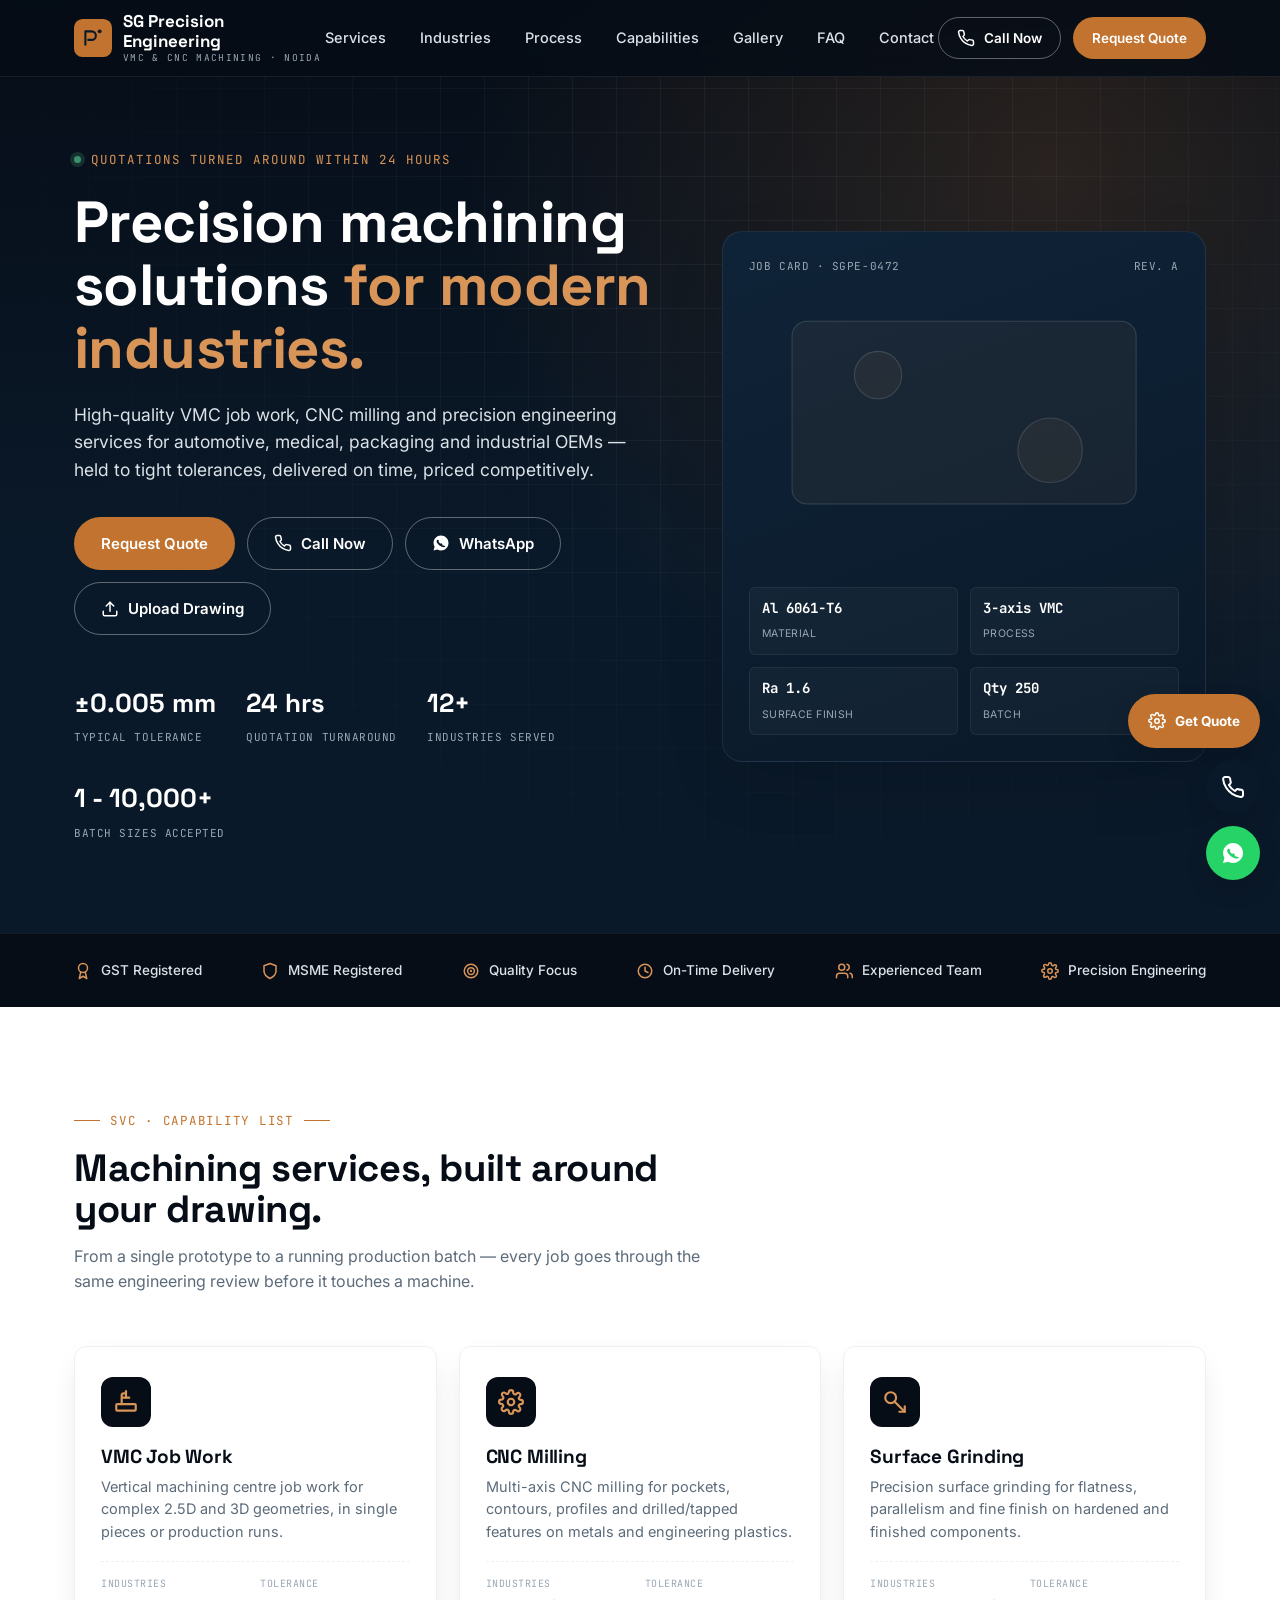
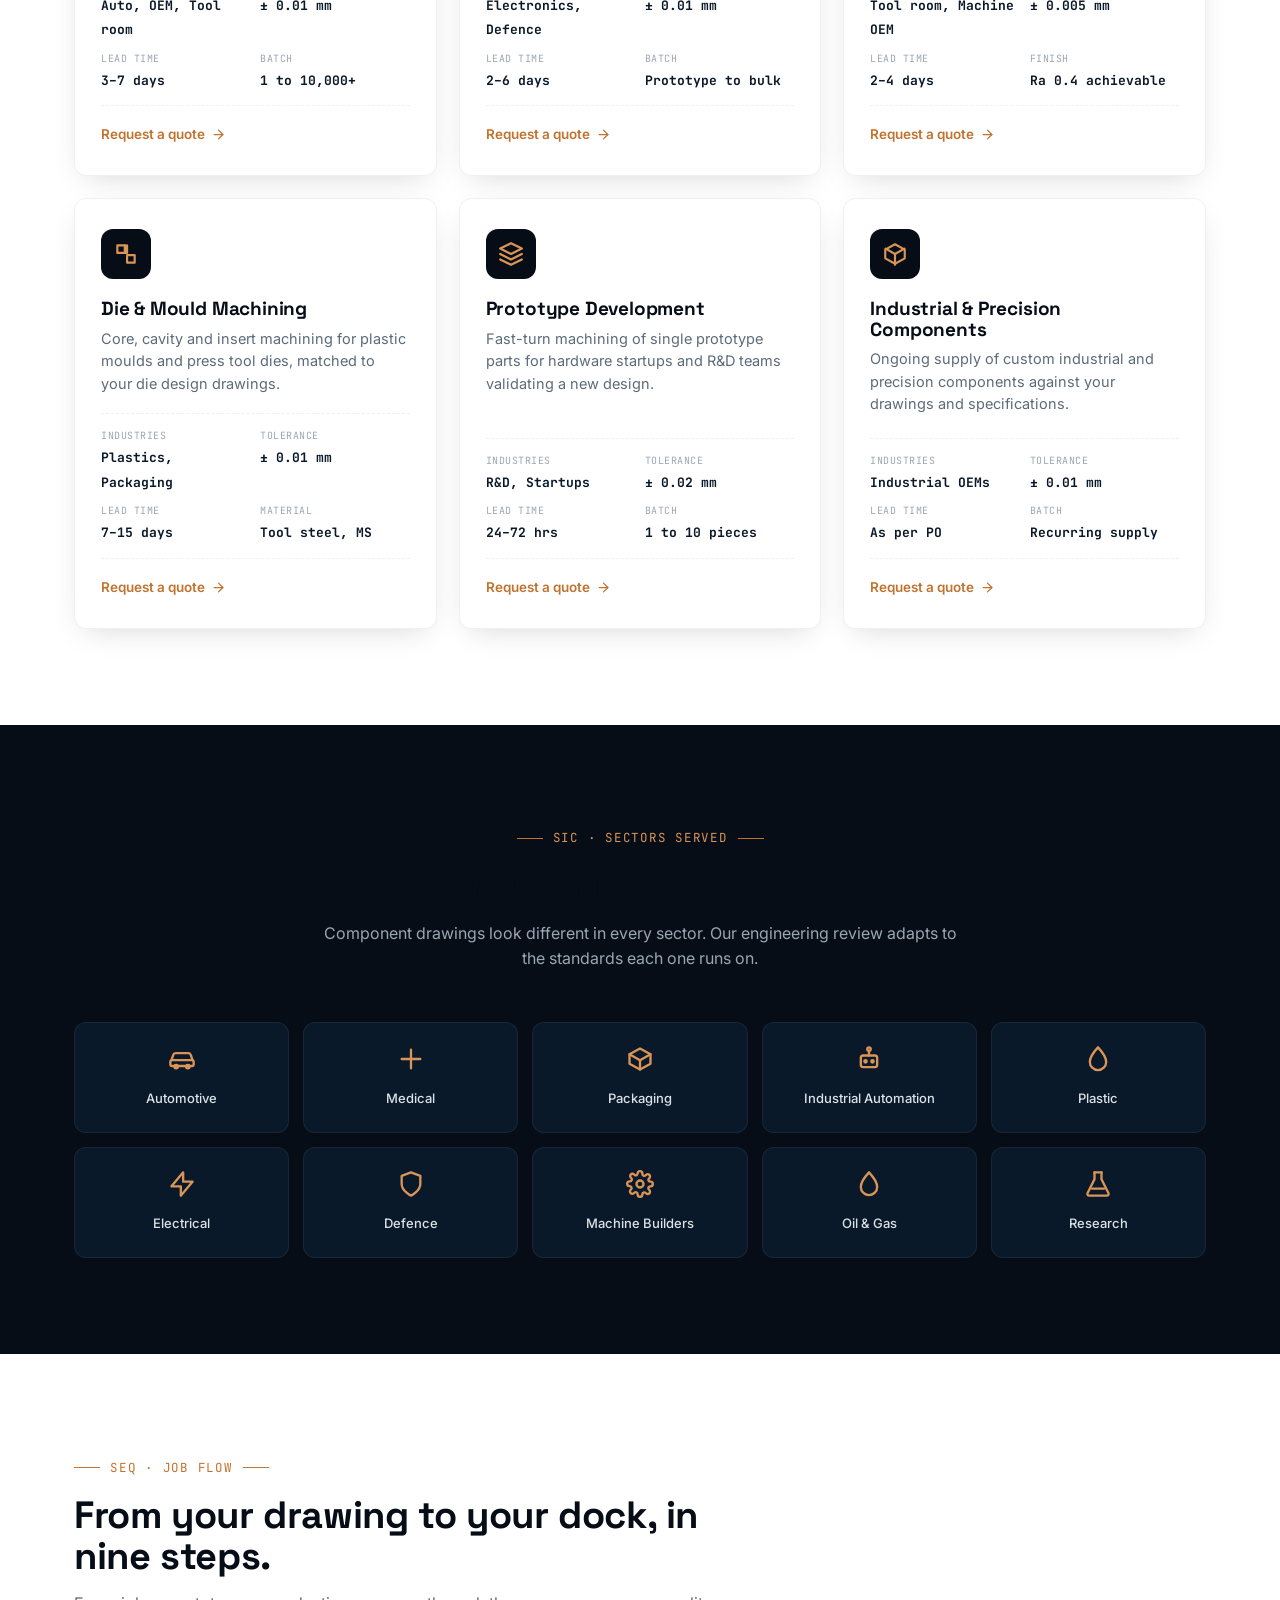
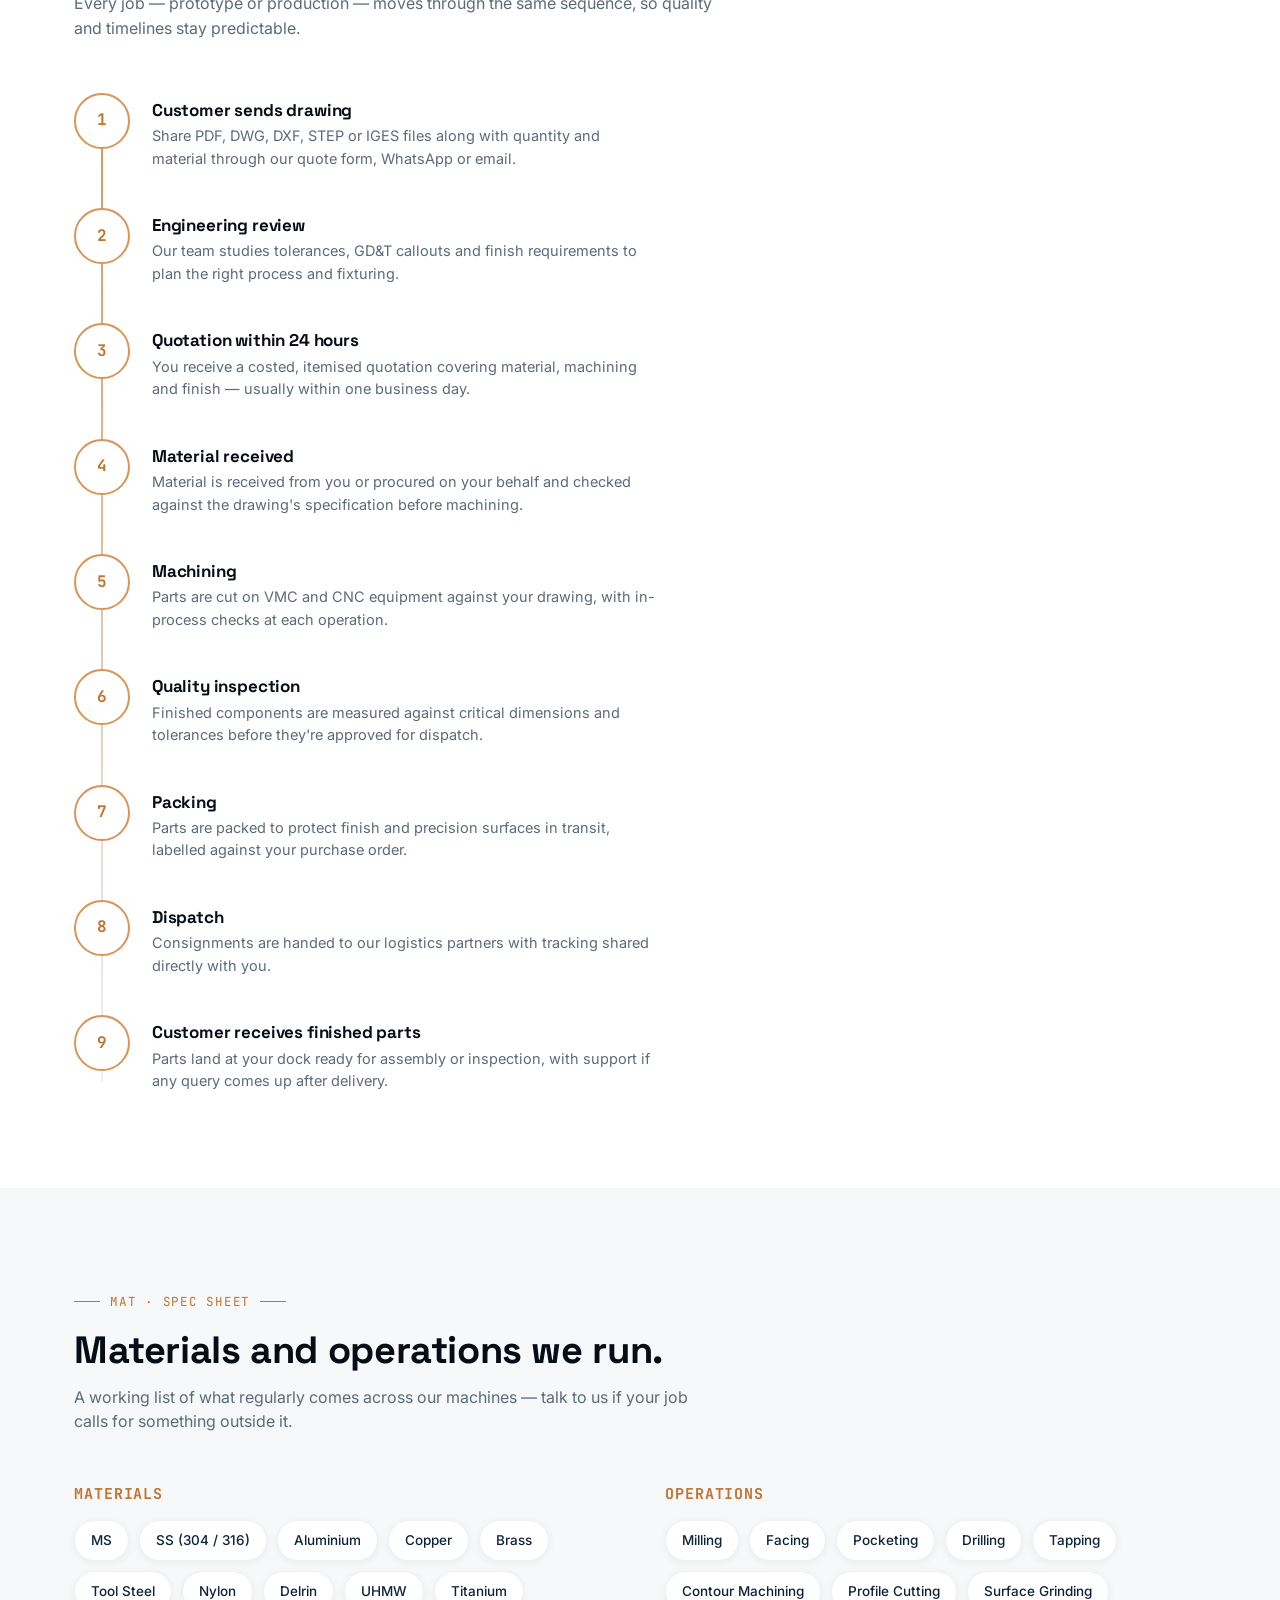
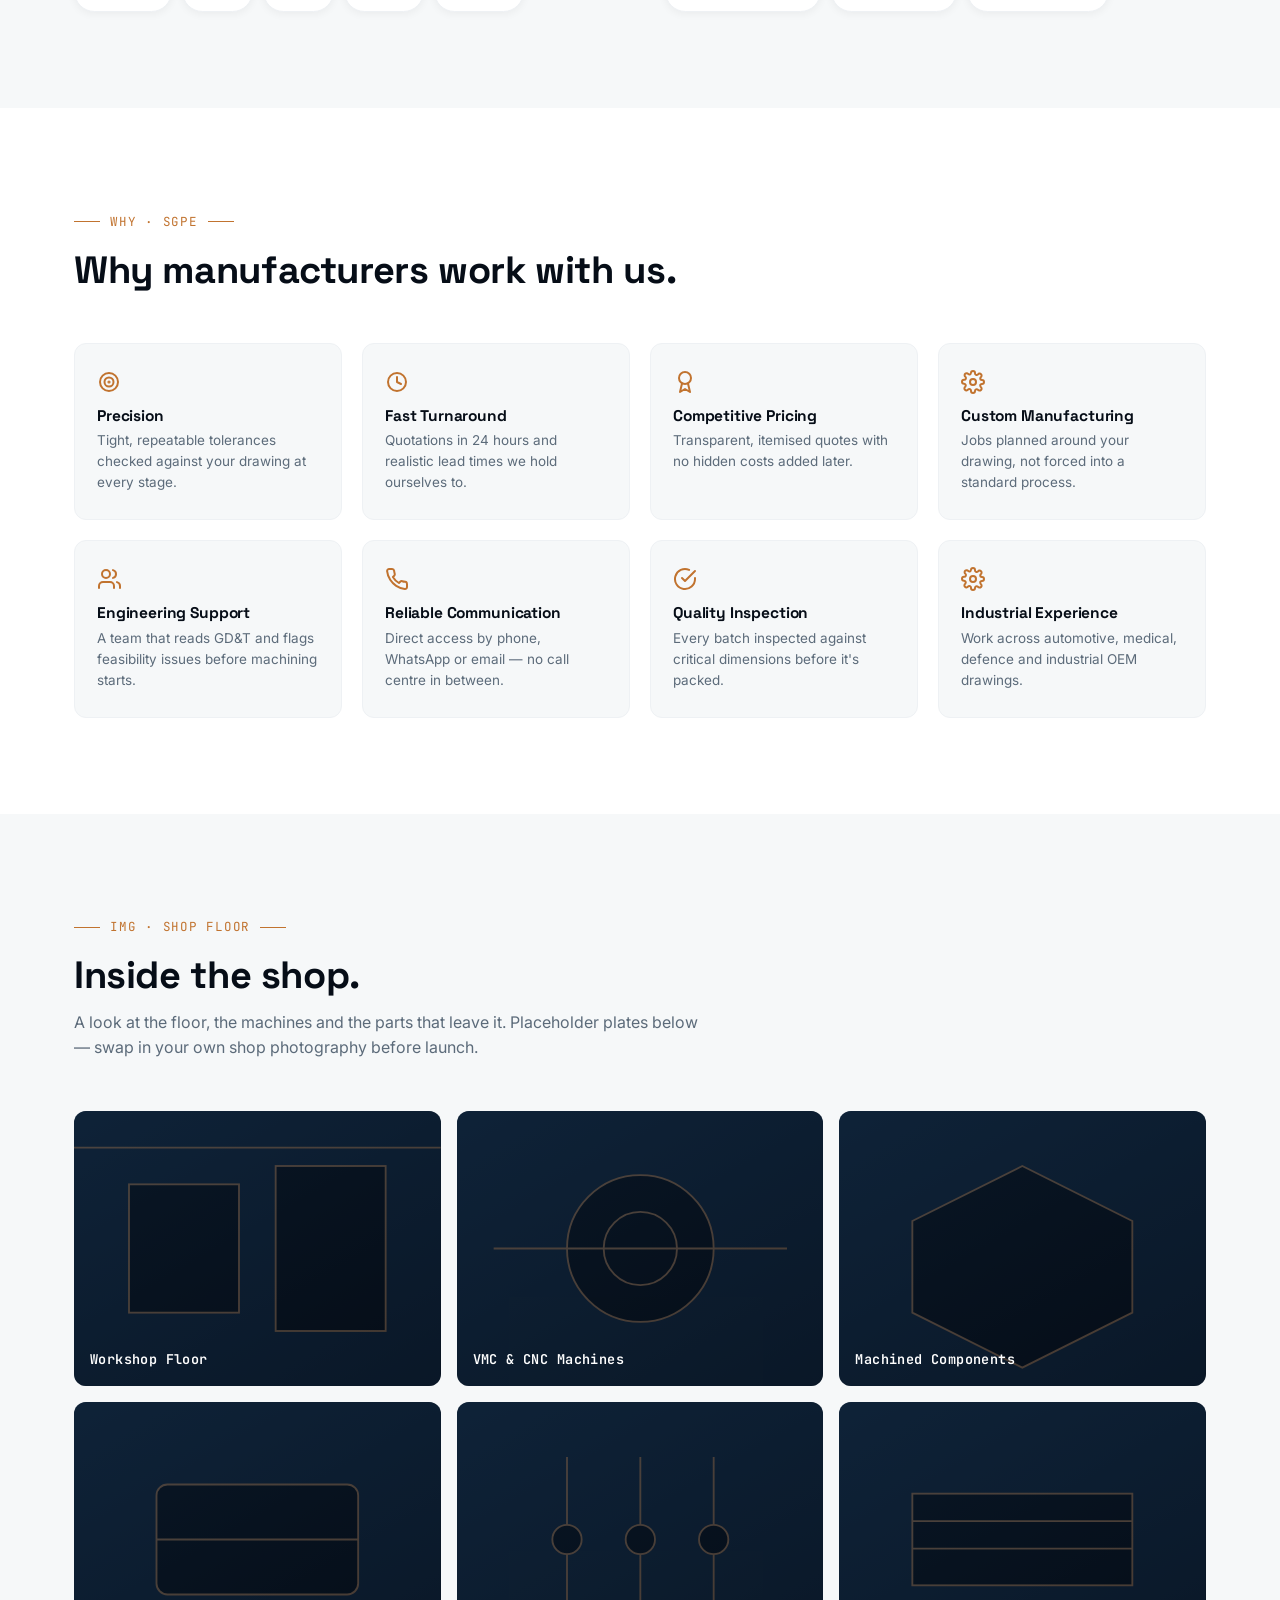
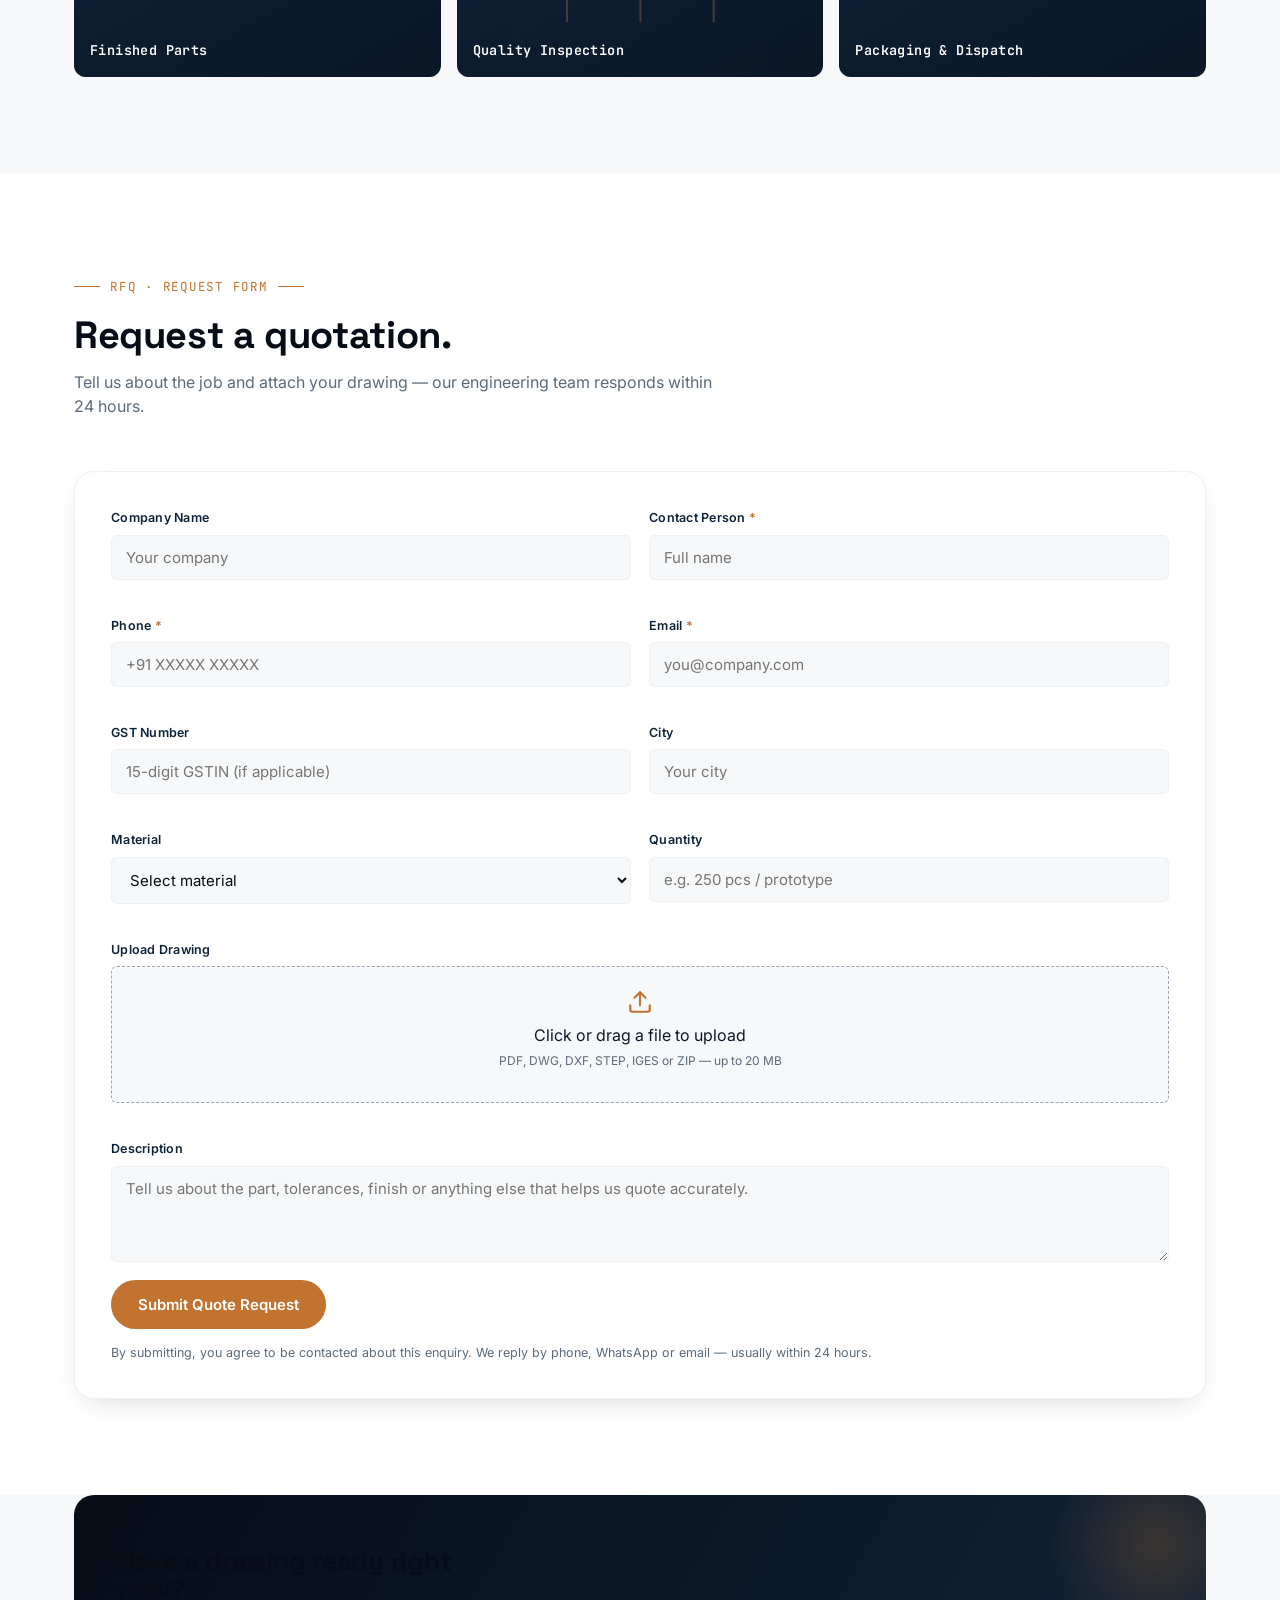
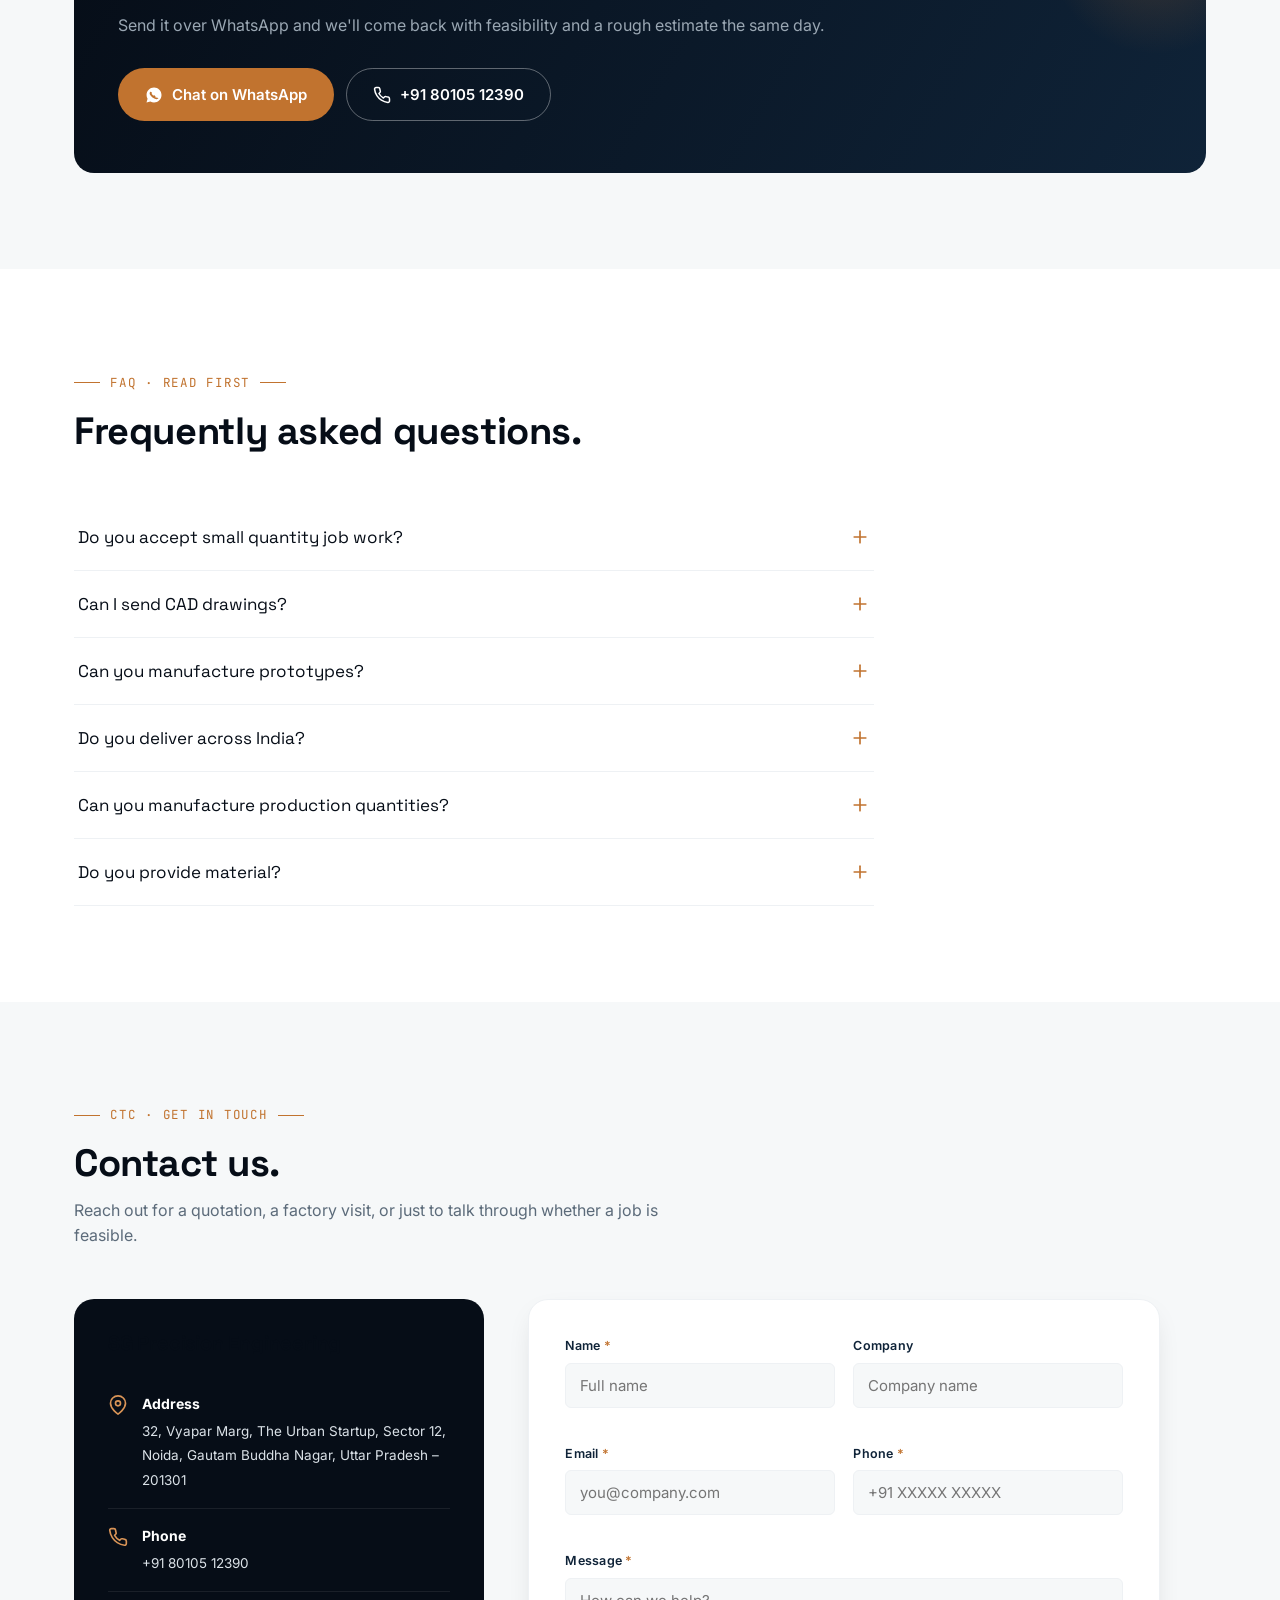
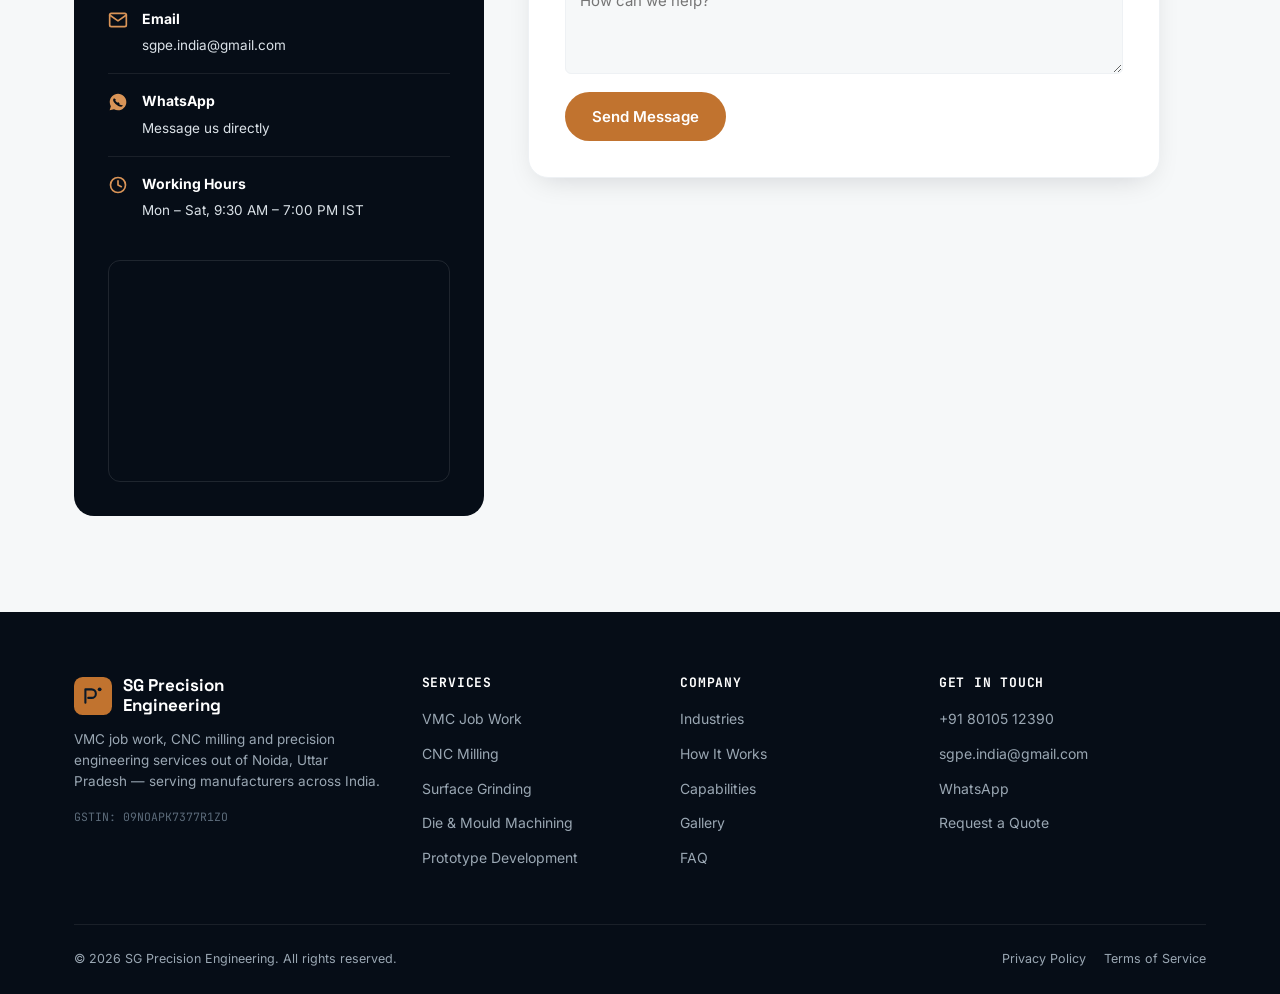
==== index.html @ 150381fc "Add files via upload" ====
<!DOCTYPE html>
<html lang="en">
<head>
<meta charset="UTF-8">
<meta name="viewport" content="width=device-width, initial-scale=1.0">
<title>SG Precision Engineering | VMC Job Work &amp; CNC Milling in Noida, India</title>
<meta name="description" content="SG Precision Engineering is a Noida-based precision machining company offering VMC job work, CNC milling, surface grinding, die &amp; mould machining and prototype development for OEMs, automotive, medical and industrial clients across India. Get a quote in 24 hours.">
<meta name="keywords" content="VMC job work Noida, CNC milling India, precision engineering company, surface grinding job work, die and mould machining, prototype machining India, CNC machining Uttar Pradesh, precision components manufacturer">
<link rel="canonical" href="https://sgpeworks.github.io/sgpeworks/">
<meta name="robots" content="index, follow">
<meta name="theme-color" content="#0a1929">

<!-- Open Graph -->
<meta property="og:type" content="website">
<meta property="og:site_name" content="SG Precision Engineering">
<meta property="og:title" content="SG Precision Engineering | VMC Job Work &amp; CNC Milling, Noida">
<meta property="og:description" content="Precision machining solutions for automotive, medical, packaging and industrial OEMs. Drawing to dispatch, quoted within 24 hours.">
<meta property="og:url" content="https://sgpeworks.github.io/sgpeworks/">
<meta property="og:image" content="https://sgpeworks.github.io/sgpeworks/og-image.png">
<meta property="og:locale" content="en_IN">

<!-- Twitter -->
<meta name="twitter:card" content="summary_large_image">
<meta name="twitter:title" content="SG Precision Engineering | VMC Job Work &amp; CNC Milling, Noida">
<meta name="twitter:description" content="Precision machining solutions for automotive, medical, packaging and industrial OEMs. Drawing to dispatch, quoted within 24 hours.">
<meta name="twitter:image" content="https://sgpeworks.github.io/sgpeworks/og-image.png">

<link rel="icon" type="image/svg+xml" href="favicon.svg">
<link rel="stylesheet" href="styles.css">
<link rel="preconnect" href="https://fonts.googleapis.com">
<link rel="preconnect" href="https://fonts.gstatic.com" crossorigin>
<link href="https://fonts.googleapis.com/css2?family=Space+Grotesk:wght@500;600;700&family=Inter:wght@400;500;600;700&family=JetBrains+Mono:wght@400;500;700&display=swap" rel="stylesheet">

<!-- Organization + LocalBusiness schema -->
<script type="application/ld+json">
{
  "@context": "https://schema.org",
  "@type": "LocalBusiness",
  "@id": "https://sgpeworks.github.io/sgpeworks/#business",
  "name": "SG Precision Engineering",
  "image": "https://sgpeworks.github.io/sgpeworks/og-image.png",
  "description": "Precision engineering company offering VMC job work, CNC milling, surface grinding, die & mould machining and prototype development.",
  "url": "https://sgpeworks.github.io/sgpeworks/",
  "telephone": "+91-8010512390",
  "email": "sgpe.india@gmail.com",
  "priceRange": "₹₹",
  "address": {
    "@type": "PostalAddress",
    "streetAddress": "32, Vyapar Marg, The Urban Startup, Sector 12",
    "addressLocality": "Noida",
    "addressRegion": "Uttar Pradesh",
    "postalCode": "201301",
    "addressCountry": "IN"
  },
  "areaServed": "IN",
  "openingHoursSpecification": [{
    "@type": "OpeningHoursSpecification",
    "dayOfWeek": ["Monday","Tuesday","Wednesday","Thursday","Friday","Saturday"],
    "opens": "09:30",
    "closes": "19:00"
  }],
  "sameAs": []
}
</script>
<script type="application/ld+json">
{
  "@context": "https://schema.org",
  "@type": "Organization",
  "name": "SG Precision Engineering",
  "legalName": "SG Precision Engineering",
  "url": "https://sgpeworks.github.io/sgpeworks/",
  "logo": "https://sgpeworks.github.io/sgpeworks/favicon.svg",
  "taxID": "09NOAPK7377R1ZO",
  "contactPoint": {
    "@type": "ContactPoint",
    "telephone": "+91-8010512390",
    "contactType": "sales",
    "email": "sgpe.india@gmail.com",
    "areaServed": "IN"
  }
}
</script>
<script type="application/ld+json">
{
  "@context": "https://schema.org",
  "@type": "FAQPage",
  "mainEntity": [
    {"@type":"Question","name":"Do you accept small quantity job work?","acceptedAnswer":{"@type":"Answer","text":"Yes. We machine single prototype pieces as well as ongoing production batches, and quote each job on its own merits rather than enforcing a high minimum order."}},
    {"@type":"Question","name":"Can I send CAD drawings for a quote?","acceptedAnswer":{"@type":"Answer","text":"Yes. Upload PDF, DWG, DXF, STEP or IGES files through our quote form and our engineering team will review tolerances and get back with a quotation within 24 hours."}},
    {"@type":"Question","name":"Can you manufacture prototypes?","acceptedAnswer":{"@type":"Answer","text":"Yes. We regularly machine one-off and short-run prototypes for product development teams and hardware startups before parts move to production."}},
    {"@type":"Question","name":"Do you deliver across India?","acceptedAnswer":{"@type":"Answer","text":"Yes. We dispatch finished components to clients across India through trusted logistics partners, with packaging suited to precision parts."}},
    {"@type":"Question","name":"Can you manufacture production quantities?","acceptedAnswer":{"@type":"Answer","text":"Yes. Alongside prototypes and small batches, we run recurring production quantities on our VMC and CNC setup with consistent quality inspection."}},
    {"@type":"Question","name":"Do you provide the raw material?","acceptedAnswer":{"@type":"Answer","text":"We can either machine material supplied by you or procure MS, SS, aluminium, brass, copper, tool steel or engineering plastics on your behalf, billed transparently."}}
  ]
}
</script>
</head>
<body>
<div id="page-loader" aria-hidden="true">
  <svg class="loader-mark" viewBox="0 0 60 60"><circle cx="30" cy="30" r="24"/></svg>
</div>

<a class="skip-link" href="#main">Skip to content</a>

<!-- ============ ICON SPRITE ============ -->
<svg style="display:none" aria-hidden="true">
<defs>
<symbol id="i-check" viewBox="0 0 24 24" fill="none" stroke="currentColor" stroke-width="2" stroke-linecap="round" stroke-linejoin="round"><polyline points="20 6 9 17 4 12"/></symbol>
<symbol id="i-shield" viewBox="0 0 24 24" fill="none" stroke="currentColor" stroke-width="2" stroke-linecap="round" stroke-linejoin="round"><path d="M12 22s8-4 8-10V5l-8-3-8 3v7c0 6 8 10 8 10z"/></symbol>
<symbol id="i-clock" viewBox="0 0 24 24" fill="none" stroke="currentColor" stroke-width="2" stroke-linecap="round" stroke-linejoin="round"><circle cx="12" cy="12" r="9"/><polyline points="12 7 12 12 16 14"/></symbol>
<symbol id="i-users" viewBox="0 0 24 24" fill="none" stroke="currentColor" stroke-width="2" stroke-linecap="round" stroke-linejoin="round"><path d="M17 21v-2a4 4 0 0 0-4-4H6a4 4 0 0 0-4 4v2"/><circle cx="9" cy="7" r="4"/><path d="M23 21v-2a4 4 0 0 0-3-3.87"/><path d="M16 3.13a4 4 0 0 1 0 7.75"/></symbol>
<symbol id="i-target" viewBox="0 0 24 24" fill="none" stroke="currentColor" stroke-width="2" stroke-linecap="round" stroke-linejoin="round"><circle cx="12" cy="12" r="9"/><circle cx="12" cy="12" r="4.5"/><circle cx="12" cy="12" r="0.6" fill="currentColor"/></symbol>
<symbol id="i-badge" viewBox="0 0 24 24" fill="none" stroke="currentColor" stroke-width="2" stroke-linecap="round" stroke-linejoin="round"><circle cx="12" cy="8" r="6"/><path d="M9 13.5 7 22l5-3 5 3-2-8.5"/></symbol>
<symbol id="i-mill" viewBox="0 0 24 24" fill="none" stroke="currentColor" stroke-width="2" stroke-linecap="round" stroke-linejoin="round"><rect x="3" y="14" width="18" height="6" rx="1"/><path d="M8 14V6a2 2 0 0 1 2-2h1"/><path d="M12 2v6"/><path d="M9 8h6"/></symbol>
<symbol id="i-grind" viewBox="0 0 24 24" fill="none" stroke="currentColor" stroke-width="2" stroke-linecap="round" stroke-linejoin="round"><circle cx="8" cy="8" r="5"/><path d="M11.5 11.5 21 21"/><path d="M16 21h5v-5"/></symbol>
<symbol id="i-mould" viewBox="0 0 24 24" fill="none" stroke="currentColor" stroke-width="2" stroke-linecap="round" stroke-linejoin="round"><path d="M4 4h7v7H4z"/><path d="M13 13h7v7h-7z"/><path d="M11 4v7h2V4"/></symbol>
<symbol id="i-proto" viewBox="0 0 24 24" fill="none" stroke="currentColor" stroke-width="2" stroke-linecap="round" stroke-linejoin="round"><path d="M12 2 2 7l10 5 10-5-10-5z"/><path d="M2 17l10 5 10-5"/><path d="M2 12l10 5 10-5"/></symbol>
<symbol id="i-cube" viewBox="0 0 24 24" fill="none" stroke="currentColor" stroke-width="2" stroke-linecap="round" stroke-linejoin="round"><path d="M21 16V8l-9-5-9 5v8l9 5 9-5z"/><path d="M3.3 7 12 12l8.7-5"/><path d="M12 22V12"/></symbol>
<symbol id="i-part" viewBox="0 0 24 24" fill="none" stroke="currentColor" stroke-width="2" stroke-linecap="round" stroke-linejoin="round"><circle cx="12" cy="12" r="3"/><path d="M19.4 15a1.7 1.7 0 0 0 .3 1.9l.1.1a2 2 0 1 1-2.8 2.8l-.1-.1a1.7 1.7 0 0 0-1.9-.3 1.7 1.7 0 0 0-1 1.6V21a2 2 0 1 1-4 0v-.2a1.7 1.7 0 0 0-1-1.6 1.7 1.7 0 0 0-1.9.3l-.1.1a2 2 0 1 1-2.8-2.8l.1-.1a1.7 1.7 0 0 0 .3-1.9 1.7 1.7 0 0 0-1.6-1H3a2 2 0 1 1 0-4h.2a1.7 1.7 0 0 0 1.6-1 1.7 1.7 0 0 0-.3-1.9l-.1-.1a2 2 0 1 1 2.8-2.8l.1.1a1.7 1.7 0 0 0 1.9.3H9a1.7 1.7 0 0 0 1-1.6V3a2 2 0 1 1 4 0v.2a1.7 1.7 0 0 0 1 1.6 1.7 1.7 0 0 0 1.9-.3l.1-.1a2 2 0 1 1 2.8 2.8l-.1.1a1.7 1.7 0 0 0-.3 1.9V9a1.7 1.7 0 0 0 1.6 1H21a2 2 0 1 1 0 4h-.2a1.7 1.7 0 0 0-1.6 1z"/></symbol>
<symbol id="i-phone" viewBox="0 0 24 24" fill="none" stroke="currentColor" stroke-width="2" stroke-linecap="round" stroke-linejoin="round"><path d="M22 16.9v3a2 2 0 0 1-2.2 2 19.8 19.8 0 0 1-8.6-3.1 19.5 19.5 0 0 1-6-6 19.8 19.8 0 0 1-3.1-8.7A2 2 0 0 1 4.1 2h3a2 2 0 0 1 2 1.7c.1 1 .3 2 .6 2.9a2 2 0 0 1-.5 2.1L7.9 10a16 16 0 0 0 6 6l1.3-1.3a2 2 0 0 1 2.1-.5c.9.3 1.9.5 2.9.6a2 2 0 0 1 1.7 2.1z"/></symbol>
<symbol id="i-whatsapp" viewBox="0 0 24 24" fill="currentColor"><path d="M12.04 2c-5.5 0-9.96 4.46-9.96 9.96 0 1.76.46 3.48 1.34 5L2 22l5.2-1.36a9.9 9.9 0 0 0 4.84 1.24h.01c5.5 0 9.96-4.46 9.96-9.96S17.54 2 12.04 2zm5.87 14.13c-.25.7-1.45 1.34-2 1.42-.5.08-1.15.11-1.85-.12a17 17 0 0 1-1.7-.63 13.4 13.4 0 0 1-5.16-4.55c-.55-.75-.92-1.5-1.03-2.35-.08-.63.1-1.24.5-1.7l.42-.48c.14-.16.32-.19.5-.05l1.5 1.13c.17.13.24.31.16.5l-.35.9c-.1.24-.05.4.1.55l1.9 1.9c.15.15.32.18.55.08l.9-.35c.19-.08.37-.01.5.16l1.13 1.5c.14.18.11.36-.05.5l-.48.42z"/></symbol>
<symbol id="i-mail" viewBox="0 0 24 24" fill="none" stroke="currentColor" stroke-width="2" stroke-linecap="round" stroke-linejoin="round"><rect x="2" y="4" width="20" height="16" rx="2"/><path d="m22 6-10 7L2 6"/></symbol>
<symbol id="i-upload" viewBox="0 0 24 24" fill="none" stroke="currentColor" stroke-width="2" stroke-linecap="round" stroke-linejoin="round"><path d="M21 15v4a2 2 0 0 1-2 2H5a2 2 0 0 1-2-2v-4"/><polyline points="17 8 12 3 7 8"/><path d="M12 3v12"/></symbol>
<symbol id="i-pin" viewBox="0 0 24 24" fill="none" stroke="currentColor" stroke-width="2" stroke-linecap="round" stroke-linejoin="round"><path d="M21 10c0 7-9 13-9 13s-9-6-9-13a9 9 0 0 1 18 0z"/><circle cx="12" cy="10" r="3"/></symbol>
<symbol id="i-arrow" viewBox="0 0 24 24" fill="none" stroke="currentColor" stroke-width="2" stroke-linecap="round" stroke-linejoin="round"><line x1="5" y1="12" x2="19" y2="12"/><polyline points="12 5 19 12 12 19"/></symbol>
<symbol id="i-plus" viewBox="0 0 24 24" fill="none" stroke="currentColor" stroke-width="2" stroke-linecap="round" stroke-linejoin="round"><line x1="12" y1="5" x2="12" y2="19"/><line x1="5" y1="12" x2="19" y2="12"/></symbol>
<symbol id="i-car" viewBox="0 0 24 24" fill="none" stroke="currentColor" stroke-width="2" stroke-linecap="round" stroke-linejoin="round"><path d="M3 13l1.5-4.5A2 2 0 0 1 6.4 7h11.2a2 2 0 0 1 1.9 1.5L21 13"/><rect x="2" y="13" width="20" height="5" rx="1.5"/><circle cx="7" cy="18.5" r="1.5"/><circle cx="17" cy="18.5" r="1.5"/></symbol>
<symbol id="i-cross" viewBox="0 0 24 24" fill="none" stroke="currentColor" stroke-width="2" stroke-linecap="round" stroke-linejoin="round"><path d="M12 4v16M4 12h16"/></symbol>
<symbol id="i-package" viewBox="0 0 24 24" fill="none" stroke="currentColor" stroke-width="2" stroke-linecap="round" stroke-linejoin="round"><path d="M21 8 12 3 3 8v8l9 5 9-5V8z"/><path d="M3 8l9 5 9-5"/><path d="M12 13v8"/></symbol>
<symbol id="i-robot" viewBox="0 0 24 24" fill="none" stroke="currentColor" stroke-width="2" stroke-linecap="round" stroke-linejoin="round"><rect x="5" y="9" width="14" height="10" rx="2"/><circle cx="9" cy="14" r="1"/><circle cx="15" cy="14" r="1"/><path d="M12 9V5"/><circle cx="12" cy="3.5" r="1.5"/></symbol>
<symbol id="i-drop" viewBox="0 0 24 24" fill="none" stroke="currentColor" stroke-width="2" stroke-linecap="round" stroke-linejoin="round"><path d="M12 2s7 7.5 7 12.5A7 7 0 0 1 5 14.5C5 9.5 12 2 12 2z"/></symbol>
<symbol id="i-bolt" viewBox="0 0 24 24" fill="none" stroke="currentColor" stroke-width="2" stroke-linecap="round" stroke-linejoin="round"><polygon points="13 2 3 14 11 14 11 22 21 10 13 10 13 2"/></symbol>
<symbol id="i-flask" viewBox="0 0 24 24" fill="none" stroke="currentColor" stroke-width="2" stroke-linecap="round" stroke-linejoin="round"><path d="M9 2v6L3 20a1.5 1.5 0 0 0 1.3 2h15.4a1.5 1.5 0 0 0 1.3-2L15 8V2"/><path d="M9 2h6"/><path d="M7 16h10"/></symbol>
<symbol id="i-gear" viewBox="0 0 24 24" fill="none" stroke="currentColor" stroke-width="2" stroke-linecap="round" stroke-linejoin="round"><circle cx="12" cy="12" r="3"/><path d="M19.4 15a1.7 1.7 0 0 0 .3 1.9l.1.1a2 2 0 1 1-2.8 2.8l-.1-.1a1.7 1.7 0 0 0-1.9-.3 1.7 1.7 0 0 0-1 1.6V21a2 2 0 1 1-4 0v-.2a1.7 1.7 0 0 0-1-1.6 1.7 1.7 0 0 0-1.9.3l-.1.1a2 2 0 1 1-2.8-2.8l.1-.1a1.7 1.7 0 0 0 .3-1.9 1.7 1.7 0 0 0-1.6-1H3a2 2 0 1 1 0-4h.2a1.7 1.7 0 0 0 1.6-1 1.7 1.7 0 0 0-.3-1.9l-.1-.1a2 2 0 1 1 2.8-2.8l.1.1a1.7 1.7 0 0 0 1.9.3H9a1.7 1.7 0 0 0 1-1.6V3a2 2 0 1 1 4 0v.2a1.7 1.7 0 0 0 1 1.6 1.7 1.7 0 0 0 1.9-.3l.1-.1a2 2 0 1 1 2.8 2.8l-.1.1a1.7 1.7 0 0 0-.3 1.9V9a1.7 1.7 0 0 0 1.6 1H21a2 2 0 1 1 0 4h-.2a1.7 1.7 0 0 0-1.6 1z"/></symbol>
<symbol id="i-check-circle" viewBox="0 0 24 24" fill="none" stroke="currentColor" stroke-width="2" stroke-linecap="round" stroke-linejoin="round"><path d="M22 11.1V12a10 10 0 1 1-5.9-9.1"/><polyline points="22 4 12 14.01 9 11.01"/></symbol>
</defs>
</svg>

<!-- ============ HEADER ============ -->
<header class="site-header">
  <div class="wrap">
    <a href="index.html" class="brand">
      <svg class="brand-mark" viewBox="0 0 40 40" fill="none">
        <rect width="40" height="40" rx="9" fill="#c1732f"/>
        <path d="M12 27V13h6.5a4.5 4.5 0 0 1 0 9H15" stroke="#0a1929" stroke-width="2.2" stroke-linecap="round" stroke-linejoin="round"/>
        <circle cx="27" cy="13" r="2" fill="#0a1929"/>
      </svg>
      <span class="brand-name">SG Precision<br>Engineering<span>VMC &amp; CNC MACHINING · NOIDA</span></span>
    </a>
    <nav class="main-nav" id="main-nav">
      <a href="#services">Services</a>
      <a href="#industries">Industries</a>
      <a href="#process">Process</a>
      <a href="#capabilities">Capabilities</a>
      <a href="#gallery">Gallery</a>
      <a href="#faq">FAQ</a>
      <a href="#contact">Contact</a>
    </nav>
    <div class="header-cta">
      <a href="tel:+918010512390" class="btn btn-outline btn-sm"><svg><use href="#i-phone"/></svg>Call Now</a>
      <a href="#quote" class="btn btn-primary btn-sm">Request Quote</a>
      <button class="nav-toggle" id="nav-toggle" aria-label="Toggle menu" aria-expanded="false">
        <svg viewBox="0 0 24 24" fill="none" stroke="currentColor" stroke-width="2" stroke-linecap="round"><line x1="3" y1="6" x2="21" y2="6"/><line x1="3" y1="12" x2="21" y2="12"/><line x1="3" y1="18" x2="21" y2="18"/></svg>
      </button>
    </div>
  </div>
</header>

<main id="main">

<!-- ============ HERO ============ -->
<section class="hero">
  <div class="blueprint-grid" aria-hidden="true"></div>
  <div class="wrap">
    <div>
      <div class="hero-eyebrow"><span class="dot"></span> Quotations turned around within 24 hours</div>
      <h1>Precision machining solutions <em>for modern industries.</em></h1>
      <p class="hero-sub">High-quality VMC job work, CNC milling and precision engineering services for automotive, medical, packaging and industrial OEMs — held to tight tolerances, delivered on time, priced competitively.</p>
      <div class="hero-actions">
        <a href="#quote" class="btn btn-primary">Request Quote</a>
        <a href="tel:+918010512390" class="btn btn-outline"><svg><use href="#i-phone"/></svg>Call Now</a>
        <a href="https://wa.me/918010512390?text=Hi%20SG%20Precision%20Engineering%2C%20I%27d%20like%20a%20quote%20for%20a%20machining%20job." target="_blank" rel="noopener" class="btn btn-outline"><svg><use href="#i-whatsapp"/></svg>WhatsApp</a>
        <a href="#quote" class="btn btn-outline"><svg><use href="#i-upload"/></svg>Upload Drawing</a>
      </div>
      <div class="hero-stats">
        <div class="stat"><b>±0.005 mm</b><span>Typical tolerance</span></div>
        <div class="stat"><b>24 hrs</b><span>Quotation turnaround</span></div>
        <div class="stat"><b>12+</b><span>Industries served</span></div>
        <div class="stat"><b>1 - 10,000+</b><span>Batch sizes accepted</span></div>
      </div>
    </div>
    <div class="hero-visual reveal">
      <div class="toolpath-card">
        <div class="tag"><span>JOB CARD · SGPE-0472</span><span>REV. A</span></div>
        <svg viewBox="0 0 400 260">
          <rect class="tp-part" x="40" y="30" width="320" height="170" rx="14"/>
          <circle class="tp-part" cx="120" cy="80" r="22"/>
          <circle class="tp-part" cx="280" cy="150" r="30"/>
          <path class="tp-path" d="M40 30 L360 30 L360 200 L40 200 Z M120 58 A22 22 0 1 1 119.9 58 M280 120 A30 30 0 1 1 279.9 120 M70 90 L170 90 L170 170 L70 170 Z"/>
        </svg>
        <div class="specs">
          <div><b>Al 6061-T6</b><span>Material</span></div>
          <div><b>3-axis VMC</b><span>Process</span></div>
          <div><b>Ra 1.6</b><span>Surface finish</span></div>
          <div><b>Qty 250</b><span>Batch</span></div>
        </div>
      </div>
    </div>
  </div>
</section>

<!-- ============ TRUST BAR ============ -->
<section class="trust-bar">
  <div class="wrap">
    <ul class="trust-list">
      <li><svg><use href="#i-badge"/></svg>GST Registered</li>
      <li><svg><use href="#i-shield"/></svg>MSME Registered</li>
      <li><svg><use href="#i-target"/></svg>Quality Focus</li>
      <li><svg><use href="#i-clock"/></svg>On-Time Delivery</li>
      <li><svg><use href="#i-users"/></svg>Experienced Team</li>
      <li><svg><use href="#i-part"/></svg>Precision Engineering</li>
    </ul>
  </div>
</section>

<!-- ============ SERVICES ============ -->
<section id="services">
  <div class="wrap">
    <div class="section-head reveal">
      <div class="callout">SVC · CAPABILITY LIST</div>
      <h2>Machining services, built around your drawing.</h2>
      <p>From a single prototype to a running production batch — every job goes through the same engineering review before it touches a machine.</p>
    </div>
    <div class="svc-grid">

      <div class="svc-card reveal">
        <div class="svc-icon"><svg><use href="#i-mill"/></svg></div>
        <h3>VMC Job Work</h3>
        <p>Vertical machining centre job work for complex 2.5D and 3D geometries, in single pieces or production runs.</p>
        <div class="svc-meta">
          <div><span>Industries</span><b>Auto, OEM, Tool room</b></div>
          <div><span>Tolerance</span><b>± 0.01 mm</b></div>
          <div><span>Lead time</span><b>3–7 days</b></div>
          <div><span>Batch</span><b>1 to 10,000+</b></div>
        </div>
        <a href="#quote" class="svc-link">Request a quote <svg><use href="#i-arrow"/></svg></a>
      </div>

      <div class="svc-card reveal">
        <div class="svc-icon"><svg><use href="#i-gear"/></svg></div>
        <h3>CNC Milling</h3>
        <p>Multi-axis CNC milling for pockets, contours, profiles and drilled/tapped features on metals and engineering plastics.</p>
        <div class="svc-meta">
          <div><span>Industries</span><b>Electronics, Defence</b></div>
          <div><span>Tolerance</span><b>± 0.01 mm</b></div>
          <div><span>Lead time</span><b>2–6 days</b></div>
          <div><span>Batch</span><b>Prototype to bulk</b></div>
        </div>
        <a href="#quote" class="svc-link">Request a quote <svg><use href="#i-arrow"/></svg></a>
      </div>

      <div class="svc-card reveal">
        <div class="svc-icon"><svg><use href="#i-grind"/></svg></div>
        <h3>Surface Grinding</h3>
        <p>Precision surface grinding for flatness, parallelism and fine finish on hardened and finished components.</p>
        <div class="svc-meta">
          <div><span>Industries</span><b>Tool room, Machine OEM</b></div>
          <div><span>Tolerance</span><b>± 0.005 mm</b></div>
          <div><span>Lead time</span><b>2–4 days</b></div>
          <div><span>Finish</span><b>Ra 0.4 achievable</b></div>
        </div>
        <a href="#quote" class="svc-link">Request a quote <svg><use href="#i-arrow"/></svg></a>
      </div>

      <div class="svc-card reveal">
        <div class="svc-icon"><svg><use href="#i-mould"/></svg></div>
        <h3>Die &amp; Mould Machining</h3>
        <p>Core, cavity and insert machining for plastic moulds and press tool dies, matched to your die design drawings.</p>
        <div class="svc-meta">
          <div><span>Industries</span><b>Plastics, Packaging</b></div>
          <div><span>Tolerance</span><b>± 0.01 mm</b></div>
          <div><span>Lead time</span><b>7–15 days</b></div>
          <div><span>Material</span><b>Tool steel, MS</b></div>
        </div>
        <a href="#quote" class="svc-link">Request a quote <svg><use href="#i-arrow"/></svg></a>
      </div>

      <div class="svc-card reveal">
        <div class="svc-icon"><svg><use href="#i-proto"/></svg></div>
        <h3>Prototype Development</h3>
        <p>Fast-turn machining of single prototype parts for hardware startups and R&amp;D teams validating a new design.</p>
        <div class="svc-meta">
          <div><span>Industries</span><b>R&amp;D, Startups</b></div>
          <div><span>Tolerance</span><b>± 0.02 mm</b></div>
          <div><span>Lead time</span><b>24–72 hrs</b></div>
          <div><span>Batch</span><b>1 to 10 pieces</b></div>
        </div>
        <a href="#quote" class="svc-link">Request a quote <svg><use href="#i-arrow"/></svg></a>
      </div>

      <div class="svc-card reveal">
        <div class="svc-icon"><svg><use href="#i-cube"/></svg></div>
        <h3>Industrial &amp; Precision Components</h3>
        <p>Ongoing supply of custom industrial and precision components against your drawings and specifications.</p>
        <div class="svc-meta">
          <div><span>Industries</span><b>Industrial OEMs</b></div>
          <div><span>Tolerance</span><b>± 0.01 mm</b></div>
          <div><span>Lead time</span><b>As per PO</b></div>
          <div><span>Batch</span><b>Recurring supply</b></div>
        </div>
        <a href="#quote" class="svc-link">Request a quote <svg><use href="#i-arrow"/></svg></a>
      </div>

    </div>
  </div>
</section>

<!-- ============ INDUSTRIES ============ -->
<section id="industries" class="section-dark">
  <div class="wrap">
    <div class="section-head center reveal" style="margin:0 auto 52px;">
      <div class="callout on-dark">SIC · SECTORS SERVED</div>
      <h2>Industries we serve.</h2>
      <p>Component drawings look different in every sector. Our engineering review adapts to the standards each one runs on.</p>
    </div>
    <div class="ind-grid">
      <div class="ind-item reveal"><svg><use href="#i-car"/></svg><span>Automotive</span></div>
      <div class="ind-item reveal"><svg><use href="#i-cross"/></svg><span>Medical</span></div>
      <div class="ind-item reveal"><svg><use href="#i-package"/></svg><span>Packaging</span></div>
      <div class="ind-item reveal"><svg><use href="#i-robot"/></svg><span>Industrial Automation</span></div>
      <div class="ind-item reveal"><svg><use href="#i-drop"/></svg><span>Plastic</span></div>
      <div class="ind-item reveal"><svg><use href="#i-bolt"/></svg><span>Electrical</span></div>
      <div class="ind-item reveal"><svg><use href="#i-shield"/></svg><span>Defence</span></div>
      <div class="ind-item reveal"><svg><use href="#i-gear"/></svg><span>Machine Builders</span></div>
      <div class="ind-item reveal"><svg><use href="#i-drop"/></svg><span>Oil &amp; Gas</span></div>
      <div class="ind-item reveal"><svg><use href="#i-flask"/></svg><span>Research</span></div>
    </div>
  </div>
</section>

<!-- ============ HOW IT WORKS ============ -->
<section id="process">
  <div class="wrap">
    <div class="section-head reveal">
      <div class="callout">SEQ · JOB FLOW</div>
      <h2>From your drawing to your dock, in nine steps.</h2>
      <p>Every job — prototype or production — moves through the same sequence, so quality and timelines stay predictable.</p>
    </div>
    <div class="flow">
      <div class="flow-line" aria-hidden="true"></div>
      <div class="flow-step reveal"><div class="flow-node">1</div><div class="flow-body"><h4>Customer sends drawing</h4><p>Share PDF, DWG, DXF, STEP or IGES files along with quantity and material through our quote form, WhatsApp or email.</p></div></div>
      <div class="flow-step reveal"><div class="flow-node">2</div><div class="flow-body"><h4>Engineering review</h4><p>Our team studies tolerances, GD&amp;T callouts and finish requirements to plan the right process and fixturing.</p></div></div>
      <div class="flow-step reveal"><div class="flow-node">3</div><div class="flow-body"><h4>Quotation within 24 hours</h4><p>You receive a costed, itemised quotation covering material, machining and finish — usually within one business day.</p></div></div>
      <div class="flow-step reveal"><div class="flow-node">4</div><div class="flow-body"><h4>Material received</h4><p>Material is received from you or procured on your behalf and checked against the drawing's specification before machining.</p></div></div>
      <div class="flow-step reveal"><div class="flow-node">5</div><div class="flow-body"><h4>Machining</h4><p>Parts are cut on VMC and CNC equipment against your drawing, with in-process checks at each operation.</p></div></div>
      <div class="flow-step reveal"><div class="flow-node">6</div><div class="flow-body"><h4>Quality inspection</h4><p>Finished components are measured against critical dimensions and tolerances before they're approved for dispatch.</p></div></div>
      <div class="flow-step reveal"><div class="flow-node">7</div><div class="flow-body"><h4>Packing</h4><p>Parts are packed to protect finish and precision surfaces in transit, labelled against your purchase order.</p></div></div>
      <div class="flow-step reveal"><div class="flow-node">8</div><div class="flow-body"><h4>Dispatch</h4><p>Consignments are handed to our logistics partners with tracking shared directly with you.</p></div></div>
      <div class="flow-step reveal"><div class="flow-node">9</div><div class="flow-body"><h4>Customer receives finished parts</h4><p>Parts land at your dock ready for assembly or inspection, with support if any query comes up after delivery.</p></div></div>
    </div>
  </div>
</section>

<!-- ============ CAPABILITIES ============ -->
<section id="capabilities" class="section-alt">
  <div class="wrap">
    <div class="section-head reveal">
      <div class="callout">MAT · SPEC SHEET</div>
      <h2>Materials and operations we run.</h2>
      <p>A working list of what regularly comes across our machines — talk to us if your job calls for something outside it.</p>
    </div>
    <div class="cap-cols">
      <div class="cap-block reveal">
        <h3>Materials</h3>
        <div class="chip-list">
          <span class="chip">MS</span><span class="chip">SS (304 / 316)</span><span class="chip">Aluminium</span>
          <span class="chip">Copper</span><span class="chip">Brass</span><span class="chip">Tool Steel</span>
          <span class="chip">Nylon</span><span class="chip">Delrin</span><span class="chip">UHMW</span><span class="chip">Titanium</span>
        </div>
      </div>
      <div class="cap-block reveal">
        <h3>Operations</h3>
        <div class="chip-list">
          <span class="chip">Milling</span><span class="chip">Facing</span><span class="chip">Pocketing</span>
          <span class="chip">Drilling</span><span class="chip">Tapping</span><span class="chip">Contour Machining</span>
          <span class="chip">Profile Cutting</span><span class="chip">Surface Grinding</span>
        </div>
      </div>
    </div>
  </div>
</section>

<!-- ============ WHY CHOOSE US ============ -->
<section>
  <div class="wrap">
    <div class="section-head reveal">
      <div class="callout">WHY · SGPE</div>
      <h2>Why manufacturers work with us.</h2>
    </div>
    <div class="why-grid">
      <div class="why-card reveal"><svg><use href="#i-target"/></svg><h4>Precision</h4><p>Tight, repeatable tolerances checked against your drawing at every stage.</p></div>
      <div class="why-card reveal"><svg><use href="#i-clock"/></svg><h4>Fast Turnaround</h4><p>Quotations in 24 hours and realistic lead times we hold ourselves to.</p></div>
      <div class="why-card reveal"><svg><use href="#i-badge"/></svg><h4>Competitive Pricing</h4><p>Transparent, itemised quotes with no hidden costs added later.</p></div>
      <div class="why-card reveal"><svg><use href="#i-gear"/></svg><h4>Custom Manufacturing</h4><p>Jobs planned around your drawing, not forced into a standard process.</p></div>
      <div class="why-card reveal"><svg><use href="#i-users"/></svg><h4>Engineering Support</h4><p>A team that reads GD&amp;T and flags feasibility issues before machining starts.</p></div>
      <div class="why-card reveal"><svg><use href="#i-phone"/></svg><h4>Reliable Communication</h4><p>Direct access by phone, WhatsApp or email — no call centre in between.</p></div>
      <div class="why-card reveal"><svg><use href="#i-check-circle"/></svg><h4>Quality Inspection</h4><p>Every batch inspected against critical dimensions before it's packed.</p></div>
      <div class="why-card reveal"><svg><use href="#i-part"/></svg><h4>Industrial Experience</h4><p>Work across automotive, medical, defence and industrial OEM drawings.</p></div>
    </div>
  </div>
</section>

<!-- ============ GALLERY ============ -->
<section id="gallery" class="section-alt">
  <div class="wrap">
    <div class="section-head reveal">
      <div class="callout">IMG · SHOP FLOOR</div>
      <h2>Inside the shop.</h2>
      <p>A look at the floor, the machines and the parts that leave it. Placeholder plates below — swap in your own shop photography before launch.</p>
    </div>
    <div class="gal-grid">
      <div class="gal-item reveal"><svg viewBox="0 0 200 150" preserveAspectRatio="xMidYMid slice"><rect width="200" height="150" fill="#0f2338"/><g stroke="#d99457" stroke-width="1" opacity="0.6"><rect x="30" y="40" width="60" height="70"/><rect x="110" y="30" width="60" height="90"/><line x1="0" y1="20" x2="200" y2="20"/></g></svg><span>Workshop Floor</span></div>
      <div class="gal-item reveal"><svg viewBox="0 0 200 150" preserveAspectRatio="xMidYMid slice"><rect width="200" height="150" fill="#0f2338"/><g stroke="#d99457" stroke-width="1" opacity="0.6"><circle cx="100" cy="75" r="40"/><circle cx="100" cy="75" r="20"/><line x1="20" y1="75" x2="180" y2="75"/></g></svg><span>VMC &amp; CNC Machines</span></div>
      <div class="gal-item reveal"><svg viewBox="0 0 200 150" preserveAspectRatio="xMidYMid slice"><rect width="200" height="150" fill="#0f2338"/><g stroke="#d99457" stroke-width="1" opacity="0.6"><polygon points="100,30 160,60 160,110 100,140 40,110 40,60"/></g></svg><span>Machined Components</span></div>
      <div class="gal-item reveal"><svg viewBox="0 0 200 150" preserveAspectRatio="xMidYMid slice"><rect width="200" height="150" fill="#0f2338"/><g stroke="#d99457" stroke-width="1" opacity="0.6"><rect x="45" y="45" width="110" height="60" rx="6"/><line x1="45" y1="75" x2="155" y2="75"/></g></svg><span>Finished Parts</span></div>
      <div class="gal-item reveal"><svg viewBox="0 0 200 150" preserveAspectRatio="xMidYMid slice"><rect width="200" height="150" fill="#0f2338"/><g stroke="#d99457" stroke-width="1" opacity="0.6"><line x1="60" y1="30" x2="60" y2="120"/><line x1="100" y1="30" x2="100" y2="120"/><line x1="140" y1="30" x2="140" y2="120"/><circle cx="60" cy="75" r="8"/><circle cx="100" cy="75" r="8"/><circle cx="140" cy="75" r="8"/></g></svg><span>Quality Inspection</span></div>
      <div class="gal-item reveal"><svg viewBox="0 0 200 150" preserveAspectRatio="xMidYMid slice"><rect width="200" height="150" fill="#0f2338"/><g stroke="#d99457" stroke-width="1" opacity="0.6"><rect x="40" y="50" width="120" height="50"/><line x1="40" y1="65" x2="160" y2="65"/><line x1="40" y1="80" x2="160" y2="80"/></g></svg><span>Packaging &amp; Dispatch</span></div>
    </div>
  </div>
</section>

<!-- ============ QUOTE FORM ============ -->
<section id="quote">
  <div class="wrap">
    <div class="section-head reveal">
      <div class="callout">RFQ · REQUEST FORM</div>
      <h2>Request a quotation.</h2>
      <p>Tell us about the job and attach your drawing — our engineering team responds within 24 hours.</p>
    </div>
    <div class="form-shell reveal">
      <form data-ajax action="https://formsubmit.co/sgpe.india@gmail.com" method="POST" enctype="multipart/form-data">
        <input type="hidden" name="_subject" value="New Quote Request — SG Precision Engineering website">
        <input type="hidden" name="_captcha" value="false">
        <input type="hidden" name="_next" value="https://sgpeworks.github.io/sgpeworks/thank-you.html">
        <input type="hidden" name="form_type" value="Quote Request">
        <div class="form-grid">
          <div class="field"><label for="q-company">Company Name</label><input id="q-company" name="Company Name" type="text" placeholder="Your company"></div>
          <div class="field"><label for="q-person">Contact Person <span class="req">*</span></label><input id="q-person" name="Contact Person" type="text" required placeholder="Full name"></div>
          <div class="field"><label for="q-phone">Phone <span class="req">*</span></label><input id="q-phone" name="Phone" type="tel" required pattern="[0-9+\-\s]{7,15}" placeholder="+91 XXXXX XXXXX"></div>
          <div class="field"><label for="q-email">Email <span class="req">*</span></label><input id="q-email" name="Email" type="email" required placeholder="you@company.com"></div>
          <div class="field"><label for="q-gst">GST Number</label><input id="q-gst" name="GST Number" type="text" placeholder="15-digit GSTIN (if applicable)"></div>
          <div class="field"><label for="q-city">City</label><input id="q-city" name="City" type="text" placeholder="Your city"></div>
          <div class="field"><label for="q-material">Material</label>
            <select id="q-material" name="Material">
              <option value="">Select material</option>
              <option>MS</option><option>SS</option><option>Aluminium</option><option>Copper</option>
              <option>Brass</option><option>Tool Steel</option><option>Nylon</option><option>Delrin</option>
              <option>UHMW</option><option>Titanium</option><option>Other / Not sure</option>
            </select>
          </div>
          <div class="field"><label for="q-qty">Quantity</label><input id="q-qty" name="Quantity" type="text" placeholder="e.g. 250 pcs / prototype"></div>
          <div class="field full">
            <label for="q-file">Upload Drawing</label>
            <div class="upload-drop">
              <svg><use href="#i-upload"/></svg>
              <span>Click or drag a file to upload</span>
              <small>PDF, DWG, DXF, STEP, IGES or ZIP — up to 20 MB</small>
              <input id="q-file" name="Drawing" type="file" accept=".pdf,.dwg,.dxf,.step,.stp,.igs,.iges,.zip" hidden>
              <div class="upload-filename"></div>
            </div>
          </div>
          <div class="field full"><label for="q-desc">Description</label><textarea id="q-desc" name="Description" placeholder="Tell us about the part, tolerances, finish or anything else that helps us quote accurately."></textarea></div>
        </div>
        <button type="submit" class="btn btn-primary">Submit Quote Request</button>
        <p class="form-note">By submitting, you agree to be contacted about this enquiry. We reply by phone, WhatsApp or email — usually within 24 hours.</p>
        <div class="form-msg"></div>
      </form>
    </div>
  </div>
</section>

<!-- ============ CTA BANNER ============ -->
<section class="section-alt" style="padding-top:0;">
  <div class="wrap">
    <div class="cta-banner reveal">
      <div>
        <h3>Have a drawing ready right now?</h3>
        <p>Send it over WhatsApp and we'll come back with feasibility and a rough estimate the same day.</p>
      </div>
      <div class="cta-actions">
        <a href="https://wa.me/918010512390?text=Hi%20SG%20Precision%20Engineering%2C%20I%27d%20like%20to%20share%20a%20drawing%20for%20an%20estimate." target="_blank" rel="noopener" class="btn btn-primary"><svg><use href="#i-whatsapp"/></svg>Chat on WhatsApp</a>
        <a href="tel:+918010512390" class="btn btn-outline"><svg><use href="#i-phone"/></svg>+91 80105 12390</a>
      </div>
    </div>
  </div>
</section>

<!-- ============ FAQ ============ -->
<section id="faq">
  <div class="wrap">
    <div class="section-head reveal">
      <div class="callout">FAQ · READ FIRST</div>
      <h2>Frequently asked questions.</h2>
    </div>
    <div class="faq-list reveal">
      <div class="faq-item">
        <button class="faq-q" aria-expanded="false">Do you accept small quantity job work?<svg><use href="#i-plus"/></svg></button>
        <div class="faq-a"><p>Yes. We machine single prototype pieces as well as ongoing production batches, and quote each job on its own merits rather than enforcing a high minimum order.</p></div>
      </div>
      <div class="faq-item">
        <button class="faq-q" aria-expanded="false">Can I send CAD drawings?<svg><use href="#i-plus"/></svg></button>
        <div class="faq-a"><p>Yes. Upload PDF, DWG, DXF, STEP or IGES files through our quote form and our engineering team will review tolerances and get back with a quotation within 24 hours.</p></div>
      </div>
      <div class="faq-item">
        <button class="faq-q" aria-expanded="false">Can you manufacture prototypes?<svg><use href="#i-plus"/></svg></button>
        <div class="faq-a"><p>Yes. We regularly machine one-off and short-run prototypes for product development teams and hardware startups before parts move to production.</p></div>
      </div>
      <div class="faq-item">
        <button class="faq-q" aria-expanded="false">Do you deliver across India?<svg><use href="#i-plus"/></svg></button>
        <div class="faq-a"><p>Yes. We dispatch finished components to clients across India through trusted logistics partners, with packaging suited to precision parts.</p></div>
      </div>
      <div class="faq-item">
        <button class="faq-q" aria-expanded="false">Can you manufacture production quantities?<svg><use href="#i-plus"/></svg></button>
        <div class="faq-a"><p>Yes. Alongside prototypes and small batches, we run recurring production quantities on our VMC and CNC setup with consistent quality inspection.</p></div>
      </div>
      <div class="faq-item">
        <button class="faq-q" aria-expanded="false">Do you provide material?<svg><use href="#i-plus"/></svg></button>
        <div class="faq-a"><p>We can either machine material supplied by you or procure MS, SS, aluminium, brass, copper, tool steel or engineering plastics on your behalf, billed transparently.</p></div>
      </div>
    </div>
  </div>
</section>

<!-- ============ CONTACT ============ -->
<section id="contact" class="section-alt">
  <div class="wrap">
    <div class="section-head reveal">
      <div class="callout">CTC · GET IN TOUCH</div>
      <h2>Contact us.</h2>
      <p>Reach out for a quotation, a factory visit, or just to talk through whether a job is feasible.</p>
    </div>
    <div class="contact-grid">

      <div class="contact-card reveal">
        <h3>SG Precision Engineering</h3>
        <div class="contact-row"><svg><use href="#i-pin"/></svg><div><b>Address</b><span>32, Vyapar Marg, The Urban Startup, Sector 12, Noida, Gautam Buddha Nagar, Uttar Pradesh – 201301</span></div></div>
        <div class="contact-row"><svg><use href="#i-phone"/></svg><div><b>Phone</b><a href="tel:+918010512390">+91 80105 12390</a></div></div>
        <div class="contact-row"><svg><use href="#i-mail"/></svg><div><b>Email</b><a href="mailto:sgpe.india@gmail.com">sgpe.india@gmail.com</a></div></div>
        <div class="contact-row"><svg><use href="#i-whatsapp"/></svg><div><b>WhatsApp</b><a href="https://wa.me/918010512390" target="_blank" rel="noopener">Message us directly</a></div></div>
        <div class="contact-row"><svg><use href="#i-clock"/></svg><div><b>Working Hours</b><span>Mon – Sat, 9:30 AM – 7:00 PM IST</span></div></div>
        <div class="map-embed">
          <iframe title="SG Precision Engineering location" loading="lazy" src="https://www.google.com/maps?q=Sector+12,+Noida,+Uttar+Pradesh+201301&output=embed"></iframe>
        </div>
      </div>

      <div class="form-shell reveal">
        <form data-ajax action="https://formsubmit.co/sgpe.india@gmail.com" method="POST">
          <input type="hidden" name="_subject" value="New Contact Message — SG Precision Engineering website">
          <input type="hidden" name="_captcha" value="false">
          <input type="hidden" name="_next" value="https://sgpeworks.github.io/sgpeworks/thank-you.html">
          <input type="hidden" name="form_type" value="Contact Message">
          <div class="form-grid">
            <div class="field"><label for="c-name">Name <span class="req">*</span></label><input id="c-name" name="Name" type="text" required placeholder="Full name"></div>
            <div class="field"><label for="c-company">Company</label><input id="c-company" name="Company" type="text" placeholder="Company name"></div>
            <div class="field"><label for="c-email">Email <span class="req">*</span></label><input id="c-email" name="Email" type="email" required placeholder="you@company.com"></div>
            <div class="field"><label for="c-phone">Phone <span class="req">*</span></label><input id="c-phone" name="Phone" type="tel" required pattern="[0-9+\-\s]{7,15}" placeholder="+91 XXXXX XXXXX"></div>
            <div class="field full"><label for="c-msg">Message <span class="req">*</span></label><textarea id="c-msg" name="Message" required placeholder="How can we help?"></textarea></div>
          </div>
          <button type="submit" class="btn btn-primary">Send Message</button>
          <div class="form-msg"></div>
        </form>
      </div>

    </div>
  </div>
</section>

</main>

<!-- ============ FOOTER ============ -->
<footer class="site-footer">
  <div class="wrap">
    <div class="footer-grid">
      <div class="footer-brand">
        <a href="index.html" class="brand">
          <svg class="brand-mark" viewBox="0 0 40 40" fill="none">
            <rect width="40" height="40" rx="9" fill="#c1732f"/>
            <path d="M12 27V13h6.5a4.5 4.5 0 0 1 0 9H15" stroke="#0a1929" stroke-width="2.2" stroke-linecap="round" stroke-linejoin="round"/>
            <circle cx="27" cy="13" r="2" fill="#0a1929"/>
          </svg>
          <span class="brand-name" style="color:#fff;">SG Precision<br>Engineering</span>
        </a>
        <p>VMC job work, CNC milling and precision engineering services out of Noida, Uttar Pradesh — serving manufacturers across India.</p>
        <div class="footer-gst">GSTIN: 09NOAPK7377R1ZO</div>
      </div>
      <div>
        <h4>Services</h4>
        <ul>
          <li><a href="#services">VMC Job Work</a></li>
          <li><a href="#services">CNC Milling</a></li>
          <li><a href="#services">Surface Grinding</a></li>
          <li><a href="#services">Die &amp; Mould Machining</a></li>
          <li><a href="#services">Prototype Development</a></li>
        </ul>
      </div>
      <div>
        <h4>Company</h4>
        <ul>
          <li><a href="#industries">Industries</a></li>
          <li><a href="#process">How It Works</a></li>
          <li><a href="#capabilities">Capabilities</a></li>
          <li><a href="#gallery">Gallery</a></li>
          <li><a href="#faq">FAQ</a></li>
        </ul>
      </div>
      <div>
        <h4>Get in touch</h4>
        <ul>
          <li><a href="tel:+918010512390">+91 80105 12390</a></li>
          <li><a href="mailto:sgpe.india@gmail.com">sgpe.india@gmail.com</a></li>
          <li><a href="https://wa.me/918010512390" target="_blank" rel="noopener">WhatsApp</a></li>
          <li><a href="#quote">Request a Quote</a></li>
        </ul>
      </div>
    </div>
    <div class="footer-bottom">
      <span>&copy; <span data-year></span> SG Precision Engineering. All rights reserved.</span>
      <div class="legal-links">
        <a href="privacy-policy.html">Privacy Policy</a>
        <a href="terms.html">Terms of Service</a>
      </div>
    </div>
  </div>
</footer>

<!-- ============ FLOATING ACTIONS ============ -->
<div class="fab-stack">
  <a href="#quote" class="fab fab-quote"><svg><use href="#i-part"/></svg><span>Get Quote</span></a>
  <a href="tel:+918010512390" class="fab fab-call" aria-label="Call us"><svg><use href="#i-phone"/></svg></a>
  <a href="https://wa.me/918010512390" target="_blank" rel="noopener" class="fab fab-whatsapp" aria-label="WhatsApp us"><svg><use href="#i-whatsapp"/></svg></a>
</div>

<script src="script.js"></script>
</body>
</html>
---- styles.css ----
/* =========================================================
   SG PRECISION ENGINEERING — DESIGN SYSTEM
   Palette: Deep navy / steel / white + single copper accent
   (copper = the swarf colour of the brass & copper stock
   this shop actually machines — grounded in the material)
   Display: Space Grotesk · Body: Inter · Utility: JetBrains Mono
   ========================================================= */

:root{
  --navy-950:#060d17;
  --navy-900:#0a1929;
  --navy-800:#0f2338;
  --navy-700:#16324c;
  --steel-700:#2b3b4e;
  --steel-500:#5c6b7a;
  --steel-300:#9aa7b3;
  --steel-100:#dbe2e8;
  --fog-100:#eef1f4;
  --fog-050:#f6f8f9;
  --white:#ffffff;
  --copper-500:#c1732f;
  --copper-400:#d99457;
  --copper-100:#f4e3d1;
  --ok-green:#3e8f6b;

  --font-display:'Space Grotesk', sans-serif;
  --font-body:'Inter', sans-serif;
  --font-mono:'JetBrains Mono', monospace;

  --radius-sm:6px;
  --radius-md:12px;
  --radius-lg:20px;
  --container:1180px;
  --shadow-soft:0 20px 60px -20px rgba(6,13,23,0.35);
  --shadow-card:0 10px 30px -12px rgba(6,13,23,0.18);
  --ease:cubic-bezier(.22,.9,.28,1);
}

*{box-sizing:border-box;}
html{scroll-behavior:smooth;}
@media (prefers-reduced-motion: reduce){
  html{scroll-behavior:auto;}
  *,*::before,*::after{animation-duration:.001ms !important;animation-iteration-count:1 !important;transition-duration:.001ms !important;scroll-behavior:auto !important;}
}
body{
  margin:0;
  font-family:var(--font-body);
  color:var(--navy-900);
  background:var(--white);
  line-height:1.55;
  -webkit-font-smoothing:antialiased;
}
img,svg{max-width:100%;display:block;}
a{color:inherit;text-decoration:none;}
ul{margin:0;padding:0;list-style:none;}
h1,h2,h3,h4{font-family:var(--font-display);margin:0;line-height:1.08;letter-spacing:-0.01em;color:var(--navy-950);}
p{margin:0;}
button{font-family:inherit;cursor:pointer;}
input,select,textarea{font-family:inherit;font-size:15px;}

.wrap{max-width:var(--container);margin:0 auto;padding:0 24px;}
.mono{font-family:var(--font-mono);}

:focus-visible{outline:2.5px solid var(--copper-500);outline-offset:3px;border-radius:4px;}

/* ---------- Dimension-line callout — the recurring signature ----------
   Every major section is labelled like a callout on an engineering
   drawing: a tolerance-style code + a short dimension line. This
   encodes something real: on a shop drawing, every feature is called
   out with a code and a tolerance. Here it orients the reader. */
.callout{
  display:inline-flex;align-items:center;gap:10px;
  font-family:var(--font-mono);font-size:12.5px;letter-spacing:.06em;
  color:var(--copper-500);text-transform:uppercase;margin-bottom:18px;
}
.callout::before{content:"";width:26px;height:1px;background:var(--copper-500);}
.callout::after{content:"";width:26px;height:1px;background:var(--copper-500);}
.callout.on-dark{color:var(--copper-400);}

/* ---------- Buttons ---------- */
.btn{
  display:inline-flex;align-items:center;justify-content:center;gap:9px;
  padding:14px 26px;border-radius:999px;border:1.5px solid transparent;
  font-weight:600;font-size:15px;transition:transform .25s var(--ease),background .25s,border-color .25s,color .25s;
  white-space:nowrap;
}
.btn:active{transform:scale(.97);}
.btn-primary{background:var(--copper-500);color:var(--white);}
.btn-primary:hover{background:var(--copper-400);}
.btn-outline{background:transparent;color:var(--white);border-color:rgba(255,255,255,.35);}
.btn-outline:hover{border-color:var(--white);}
.btn-ghost-dark{background:transparent;color:var(--navy-900);border-color:var(--steel-100);}
.btn-ghost-dark:hover{border-color:var(--navy-900);}
.btn-sm{padding:10px 18px;font-size:13.5px;}
.btn svg{width:18px;height:18px;flex:none;}

/* ---------- Header ---------- */
.site-header{
  position:fixed;top:0;left:0;right:0;z-index:200;
  background:rgba(6,13,23,.82);backdrop-filter:blur(10px);
  border-bottom:1px solid rgba(255,255,255,.08);
  transition:background .3s;
}
.site-header .wrap{display:flex;align-items:center;justify-content:space-between;height:76px;}
.brand{display:flex;align-items:center;gap:11px;color:var(--white);}
.brand-mark{width:38px;height:38px;flex:none;}
.brand-name{font-family:var(--font-display);font-weight:700;font-size:17px;line-height:1.15;}
.brand-name span{display:block;font-family:var(--font-mono);font-size:9.5px;letter-spacing:.14em;color:var(--steel-300);font-weight:400;margin-top:2px;}
.main-nav{display:flex;align-items:center;gap:34px;}
.main-nav a{color:var(--steel-100);font-size:14.5px;font-weight:500;transition:color .2s;position:relative;}
.main-nav a:hover{color:var(--white);}
.header-cta{display:flex;align-items:center;gap:12px;}
.nav-toggle{display:none;background:none;border:0;padding:8px;color:var(--white);}
.nav-toggle svg{width:26px;height:26px;}

@media (max-width:960px){
  .main-nav{position:fixed;top:76px;left:0;right:0;bottom:0;background:var(--navy-950);flex-direction:column;justify-content:flex-start;padding:34px 24px;gap:8px;transform:translateX(100%);transition:transform .35s var(--ease);overflow-y:auto;}
  .main-nav.open{transform:translateX(0);}
  .main-nav a{width:100%;padding:14px 4px;border-bottom:1px solid rgba(255,255,255,.08);font-size:17px;}
  .header-cta .btn-outline{display:none;}
  .nav-toggle{display:inline-flex;}
}

/* ---------- Hero ---------- */
.hero{
  position:relative;padding:150px 0 90px;overflow:hidden;
  background:
    radial-gradient(circle at 82% 18%, rgba(193,115,47,.18), transparent 45%),
    linear-gradient(180deg,var(--navy-950),var(--navy-900) 60%,var(--navy-900));
  color:var(--white);
}
.blueprint-grid{
  position:absolute;inset:0;
  background-image:
    linear-gradient(rgba(255,255,255,.045) 1px, transparent 1px),
    linear-gradient(90deg, rgba(255,255,255,.045) 1px, transparent 1px);
  background-size:44px 44px;
  mask-image:radial-gradient(ellipse at 60% 20%, black 20%, transparent 75%);
}
.hero .wrap{position:relative;display:grid;grid-template-columns:1.1fr .9fr;gap:56px;align-items:center;}
.hero-eyebrow{display:flex;align-items:center;gap:10px;font-family:var(--font-mono);font-size:12.5px;letter-spacing:.08em;color:var(--copper-400);text-transform:uppercase;margin-bottom:22px;}
.hero-eyebrow .dot{width:7px;height:7px;border-radius:50%;background:var(--ok-green);box-shadow:0 0 0 4px rgba(62,143,107,.25);}
.hero h1{font-size:clamp(34px,4.6vw,58px);font-weight:700;color:var(--white);}
.hero h1 em{color:var(--copper-400);font-style:normal;}
.hero-sub{margin-top:22px;font-size:17.5px;color:var(--steel-100);max-width:52ch;}
.hero-actions{display:flex;flex-wrap:wrap;gap:12px;margin-top:34px;}
.hero-stats{display:flex;gap:30px;margin-top:48px;flex-wrap:wrap;}
.hero-stats .stat b{display:block;font-family:var(--font-display);font-size:26px;color:var(--white);}
.hero-stats .stat span{font-family:var(--font-mono);font-size:11px;color:var(--steel-300);letter-spacing:.05em;text-transform:uppercase;}

.hero-visual{position:relative;}
.toolpath-card{
  background:linear-gradient(160deg,var(--navy-800),var(--navy-900));
  border:1px solid rgba(255,255,255,.08);border-radius:var(--radius-lg);
  padding:26px;box-shadow:var(--shadow-soft);
}
.toolpath-card .tag{display:flex;justify-content:space-between;font-family:var(--font-mono);font-size:11px;color:var(--steel-300);margin-bottom:14px;letter-spacing:.05em;}
.toolpath-card svg{width:100%;height:auto;}
.tp-path{fill:none;stroke:var(--copper-400);stroke-width:1.6;stroke-linecap:round;stroke-linejoin:round;stroke-dasharray:1400;stroke-dashoffset:1400;animation:draw 3.6s var(--ease) forwards infinite;}
@keyframes draw{0%{stroke-dashoffset:1400;}55%{stroke-dashoffset:0;}90%{stroke-dashoffset:0;opacity:1;}100%{stroke-dashoffset:0;opacity:0;}}
.tp-part{fill:rgba(219,148,87,.06);stroke:rgba(255,255,255,.14);stroke-width:1;}
.toolpath-card .specs{display:grid;grid-template-columns:1fr 1fr;gap:12px;margin-top:18px;}
.toolpath-card .specs div{background:rgba(255,255,255,.03);border:1px solid rgba(255,255,255,.06);border-radius:var(--radius-sm);padding:10px 12px;}
.toolpath-card .specs b{display:block;font-family:var(--font-mono);font-size:14px;color:var(--white);}
.toolpath-card .specs span{font-size:10.5px;color:var(--steel-300);letter-spacing:.04em;text-transform:uppercase;}

@media (max-width:960px){
  .hero .wrap{grid-template-columns:1fr;}
  .hero{padding:120px 0 60px;}
}

/* ---------- Trust bar ---------- */
.trust-bar{background:var(--navy-950);padding:26px 0;border-top:1px solid rgba(255,255,255,.06);}
.trust-list{display:flex;flex-wrap:wrap;justify-content:space-between;gap:18px;}
.trust-list li{display:flex;align-items:center;gap:9px;color:var(--steel-100);font-size:13.5px;font-weight:500;}
.trust-list svg{width:18px;height:18px;color:var(--copper-400);flex:none;}

/* ---------- Section basics ---------- */
section{padding:96px 0;}
.section-alt{background:var(--fog-050);}
.section-dark{background:var(--navy-950);color:var(--white);}
.section-head{max-width:640px;margin-bottom:52px;}
.section-head h2{font-size:clamp(26px,3.4vw,38px);}
.section-head p{margin-top:14px;color:var(--steel-500);font-size:16px;}
.section-dark .section-head p{color:var(--steel-300);}
.section-head.center{margin-left:auto;margin-right:auto;text-align:center;}
.section-head.center .callout{justify-content:center;}

/* ---------- Services ---------- */
.svc-grid{display:grid;grid-template-columns:repeat(3,1fr);gap:22px;}
.svc-card{
  background:var(--white);border:1px solid var(--fog-100);border-radius:var(--radius-md);
  padding:30px 26px;box-shadow:var(--shadow-card);transition:transform .3s var(--ease),border-color .3s;
  display:flex;flex-direction:column;
}
.svc-card:hover{transform:translateY(-6px);border-color:var(--copper-400);}
.svc-icon{width:50px;height:50px;border-radius:12px;background:var(--navy-950);display:flex;align-items:center;justify-content:center;margin-bottom:20px;}
.svc-icon svg{width:26px;height:26px;color:var(--copper-400);}
.svc-card h3{font-size:19px;margin-bottom:8px;}
.svc-card p{color:var(--steel-500);font-size:14.5px;flex:1;}
.svc-meta{display:grid;grid-template-columns:1fr 1fr;gap:10px;margin:18px 0;padding:14px 0;border-top:1px dashed var(--fog-100);border-bottom:1px dashed var(--fog-100);}
.svc-meta div span{display:block;font-family:var(--font-mono);font-size:10px;color:var(--steel-300);text-transform:uppercase;letter-spacing:.05em;}
.svc-meta div b{font-family:var(--font-mono);font-size:13px;color:var(--navy-900);}
.svc-card .svc-link{display:inline-flex;align-items:center;gap:6px;font-size:13.5px;font-weight:600;color:var(--copper-500);}
.svc-card .svc-link svg{width:15px;height:15px;transition:transform .2s;}
.svc-card:hover .svc-link svg{transform:translateX(3px);}

@media (max-width:960px){.svc-grid{grid-template-columns:1fr 1fr;}}
@media (max-width:640px){.svc-grid{grid-template-columns:1fr;}}

/* ---------- Industries ---------- */
.ind-grid{display:grid;grid-template-columns:repeat(5,1fr);gap:14px;}
.ind-item{
  background:var(--navy-900);border-radius:var(--radius-md);padding:22px 16px;text-align:center;
  border:1px solid rgba(255,255,255,.06);transition:border-color .25s,transform .25s;
}
.ind-item:hover{border-color:var(--copper-400);transform:translateY(-4px);}
.ind-item svg{width:28px;height:28px;color:var(--copper-400);margin:0 auto 12px;}
.ind-item span{font-size:13px;color:var(--steel-100);font-weight:500;}
@media (max-width:900px){.ind-grid{grid-template-columns:repeat(3,1fr);}}
@media (max-width:520px){.ind-grid{grid-template-columns:repeat(2,1fr);}}

/* ---------- How it works — timeline ---------- */
.flow{position:relative;}
.flow-line{position:absolute;left:27px;top:10px;bottom:10px;width:2px;background:linear-gradient(var(--copper-400),var(--fog-100));}
.flow-step{position:relative;display:flex;gap:22px;padding-bottom:38px;}
.flow-step:last-child{padding-bottom:0;}
.flow-node{
  flex:none;width:56px;height:56px;border-radius:50%;background:var(--white);border:2px solid var(--copper-400);
  display:flex;align-items:center;justify-content:center;font-family:var(--font-mono);font-weight:700;color:var(--copper-500);z-index:1;
}
.flow-body{padding-top:8px;}
.flow-body h4{font-size:17px;margin-bottom:6px;}
.flow-body p{color:var(--steel-500);font-size:14.5px;max-width:56ch;}

/* ---------- Capabilities ---------- */
.cap-cols{display:grid;grid-template-columns:1fr 1fr;gap:50px;}
.cap-block h3{font-size:15px;font-family:var(--font-mono);text-transform:uppercase;letter-spacing:.06em;color:var(--copper-500);margin-bottom:18px;}
.chip-list{display:flex;flex-wrap:wrap;gap:10px;}
.chip{
  padding:9px 16px;border-radius:999px;background:var(--white);border:1px solid var(--fog-100);
  font-size:13.5px;font-weight:500;color:var(--navy-800);box-shadow:0 2px 8px rgba(6,13,23,.05);
}
@media (max-width:800px){.cap-cols{grid-template-columns:1fr;gap:36px;}}

/* ---------- Why choose us ---------- */
.why-grid{display:grid;grid-template-columns:repeat(4,1fr);gap:20px;}
.why-card{padding:26px 22px;border-radius:var(--radius-md);background:var(--fog-050);border:1px solid var(--fog-100);}
.why-card svg{width:24px;height:24px;color:var(--copper-500);margin-bottom:14px;}
.why-card h4{font-size:15.5px;margin-bottom:6px;}
.why-card p{font-size:13.5px;color:var(--steel-500);}
@media (max-width:900px){.why-grid{grid-template-columns:1fr 1fr;}}
@media (max-width:560px){.why-grid{grid-template-columns:1fr;}}

/* ---------- Gallery ---------- */
.gal-grid{display:grid;grid-template-columns:repeat(3,1fr);gap:16px;}
.gal-item{
  position:relative;aspect-ratio:4/3;border-radius:var(--radius-md);overflow:hidden;
  background:linear-gradient(150deg,var(--navy-800),var(--navy-950));
  display:flex;align-items:flex-end;padding:16px;
}
.gal-item svg{position:absolute;inset:0;width:100%;height:100%;opacity:.5;}
.gal-item span{position:relative;color:var(--white);font-size:13.5px;font-weight:600;font-family:var(--font-mono);letter-spacing:.03em;}
@media (max-width:900px){.gal-grid{grid-template-columns:1fr 1fr;}}
@media (max-width:560px){.gal-grid{grid-template-columns:1fr;}}

/* ---------- FAQ ---------- */
.faq-list{max-width:800px;}
.faq-item{border-bottom:1px solid var(--fog-100);}
.faq-q{
  width:100%;display:flex;align-items:center;justify-content:space-between;gap:16px;
  background:none;border:0;padding:22px 4px;text-align:left;font-family:var(--font-display);font-size:17px;color:var(--navy-950);
}
.faq-q svg{width:20px;height:20px;flex:none;transition:transform .3s var(--ease);color:var(--copper-500);}
.faq-item.open .faq-q svg{transform:rotate(45deg);}
.faq-a{max-height:0;overflow:hidden;transition:max-height .35s var(--ease);}
.faq-a p{padding:0 4px 22px;color:var(--steel-500);font-size:14.5px;max-width:65ch;}

/* ---------- Forms ---------- */
.form-shell{background:var(--white);border:1px solid var(--fog-100);border-radius:var(--radius-lg);padding:36px;box-shadow:var(--shadow-card);}
.form-grid{display:grid;grid-template-columns:1fr 1fr;gap:18px;}
.field{display:flex;flex-direction:column;gap:7px;margin-bottom:18px;}
.field.full{grid-column:1/-1;}
.field label{font-size:12.5px;font-weight:600;color:var(--navy-800);letter-spacing:.02em;}
.field label .req{color:var(--copper-500);}
.field input,.field select,.field textarea{
  border:1.5px solid var(--fog-100);border-radius:var(--radius-sm);padding:12px 14px;
  background:var(--fog-050);transition:border-color .2s,background .2s;color:var(--navy-950);
}
.field input:focus,.field select:focus,.field textarea:focus{border-color:var(--copper-500);background:var(--white);outline:none;}
.field textarea{resize:vertical;min-height:96px;}
.upload-drop{
  border:1.5px dashed var(--steel-300);border-radius:var(--radius-sm);padding:22px;text-align:center;
  background:var(--fog-050);cursor:pointer;transition:border-color .2s,background .2s;
}
.upload-drop:hover,.upload-drop.drag{border-color:var(--copper-500);background:var(--copper-100);}
.upload-drop svg{width:26px;height:26px;color:var(--copper-500);margin:0 auto 8px;}
.upload-drop small{display:block;color:var(--steel-500);margin-top:4px;font-size:12px;}
.upload-filename{margin-top:10px;font-family:var(--font-mono);font-size:12.5px;color:var(--navy-800);}
.form-note{font-size:12.5px;color:var(--steel-500);margin-top:14px;}
.form-msg{display:none;margin-top:16px;padding:12px 14px;border-radius:var(--radius-sm);font-size:13.5px;}
.form-msg.show{display:block;}
.form-msg.error{background:#fdecec;color:#a1322a;}

@media (max-width:640px){.form-grid{grid-template-columns:1fr;}.form-shell{padding:24px;}}

/* ---------- Contact section ---------- */
.contact-grid{display:grid;grid-template-columns:.9fr 1.1fr;gap:44px;align-items:start;}
.contact-card{background:var(--navy-950);color:var(--white);border-radius:var(--radius-lg);padding:34px;}
.contact-card h3{font-size:20px;margin-bottom:22px;}
.contact-row{display:flex;gap:14px;padding:16px 0;border-top:1px solid rgba(255,255,255,.08);}
.contact-row:first-of-type{border-top:none;}
.contact-row svg{width:20px;height:20px;color:var(--copper-400);flex:none;margin-top:2px;}
.contact-row b{display:block;font-size:14px;margin-bottom:3px;}
.contact-row span,.contact-row a{font-size:13.5px;color:var(--steel-100);}
.map-embed{border-radius:var(--radius-md);overflow:hidden;margin-top:22px;border:1px solid rgba(255,255,255,.1);}
.map-embed iframe{width:100%;height:220px;border:0;display:block;filter:grayscale(.3) contrast(1.05);}
@media (max-width:900px){.contact-grid{grid-template-columns:1fr;}}

/* ---------- CTA banner ---------- */
.cta-banner{
  background:linear-gradient(120deg,var(--navy-950),var(--navy-800));
  border-radius:var(--radius-lg);padding:52px 44px;color:var(--white);
  display:flex;align-items:center;justify-content:space-between;gap:30px;flex-wrap:wrap;
  position:relative;overflow:hidden;
}
.cta-banner::after{content:"";position:absolute;right:-60px;top:-60px;width:220px;height:220px;border-radius:50%;background:radial-gradient(circle,rgba(193,115,47,.25),transparent 70%);}
.cta-banner h3{font-size:26px;max-width:20ch;position:relative;}
.cta-banner p{color:var(--steel-300);margin-top:10px;position:relative;}
.cta-actions{display:flex;gap:12px;flex-wrap:wrap;position:relative;}

/* ---------- Footer ---------- */
.site-footer{background:var(--navy-950);color:var(--steel-300);padding:64px 0 26px;}
.footer-grid{display:grid;grid-template-columns:1.4fr 1fr 1fr 1.2fr;gap:36px;padding-bottom:44px;border-bottom:1px solid rgba(255,255,255,.08);}
.footer-grid h4{color:var(--white);font-size:13px;font-family:var(--font-mono);text-transform:uppercase;letter-spacing:.06em;margin-bottom:16px;}
.footer-grid ul li{margin-bottom:10px;}
.footer-grid a{font-size:14px;color:var(--steel-300);transition:color .2s;}
.footer-grid a:hover{color:var(--white);}
.footer-brand p{margin-top:14px;font-size:13.5px;max-width:34ch;color:var(--steel-300);}
.footer-gst{margin-top:16px;font-family:var(--font-mono);font-size:11.5px;color:var(--steel-500);}
.footer-bottom{display:flex;justify-content:space-between;align-items:center;padding-top:24px;flex-wrap:wrap;gap:10px;font-size:12.5px;}
.footer-bottom .legal-links{display:flex;gap:18px;}
@media (max-width:860px){.footer-grid{grid-template-columns:1fr 1fr;}}
@media (max-width:520px){.footer-grid{grid-template-columns:1fr;}}

/* ---------- Floating action buttons ---------- */
.fab-stack{position:fixed;right:20px;bottom:20px;z-index:300;display:flex;flex-direction:column;gap:12px;align-items:flex-end;}
.fab{
  width:54px;height:54px;border-radius:50%;display:flex;align-items:center;justify-content:center;
  box-shadow:0 10px 24px -6px rgba(6,13,23,.4);transition:transform .25s var(--ease);color:var(--white);
}
.fab:hover{transform:scale(1.08);}
.fab svg{width:24px;height:24px;}
.fab-whatsapp{background:#25D366;}
.fab-call{background:var(--navy-900);}
.fab-quote{background:var(--copper-500);width:auto;border-radius:999px;padding:0 20px;gap:9px;font-size:13.5px;font-weight:700;font-family:var(--font-body);}
.fab-quote svg{width:18px;height:18px;}
@media (max-width:640px){.fab-stack{right:14px;bottom:14px;}.fab{width:48px;height:48px;}.fab svg{width:21px;height:21px;}.fab-quote span{display:none;}.fab-quote{width:48px;padding:0;}}

/* ---------- Reveal on scroll ---------- */
.reveal{opacity:0;transform:translateY(18px);transition:opacity .7s var(--ease),transform .7s var(--ease);}
.reveal.in{opacity:1;transform:translateY(0);}

/* ---------- Utility page hero (small) ---------- */
.page-hero{padding:150px 0 60px;background:var(--navy-950);color:var(--white);}
.page-hero .callout{margin-bottom:14px;}
.page-hero h1{font-size:clamp(28px,4vw,42px);}
.legal-body{padding:70px 0;max-width:820px;margin:0 auto;}
.legal-body h2{font-size:20px;margin:34px 0 12px;}
.legal-body p,.legal-body li{color:var(--steel-500);font-size:15px;margin-bottom:10px;}
.legal-body li{margin-left:20px;list-style:disc;}
.legal-body .updated{font-family:var(--font-mono);font-size:12.5px;color:var(--steel-300);margin-bottom:30px;display:block;}

/* ---------- 404 ---------- */
.error-page{min-height:100vh;display:flex;align-items:center;justify-content:center;background:var(--navy-950);color:var(--white);text-align:center;padding:24px;}
.error-page .code{font-family:var(--font-mono);font-size:15px;color:var(--copper-400);letter-spacing:.1em;}
.error-page h1{font-size:clamp(40px,8vw,88px);margin:14px 0;}
.error-page p{color:var(--steel-300);max-width:44ch;margin:0 auto 30px;}

/* ---------- Thank you ---------- */
.thanks-page{min-height:100vh;display:flex;align-items:center;justify-content:center;background:var(--navy-950);color:var(--white);text-align:center;padding:24px;}
.thanks-icon{width:74px;height:74px;border-radius:50%;background:rgba(62,143,107,.15);display:flex;align-items:center;justify-content:center;margin:0 auto 26px;}
.thanks-icon svg{width:34px;height:34px;color:var(--ok-green);}
.thanks-page h1{font-size:clamp(28px,4vw,38px);margin-bottom:14px;}
.thanks-page p{color:var(--steel-300);max-width:46ch;margin:0 auto 30px;}
.thanks-ref{font-family:var(--font-mono);font-size:12.5px;color:var(--steel-300);background:rgba(255,255,255,.05);padding:10px 16px;border-radius:8px;display:inline-block;margin-bottom:30px;}

/* ---------- Loader ---------- */
#page-loader{position:fixed;inset:0;background:var(--navy-950);z-index:9999;display:flex;align-items:center;justify-content:center;transition:opacity .5s var(--ease),visibility .5s;}
#page-loader.hide{opacity:0;visibility:hidden;}
.loader-mark{width:64px;height:64px;}
.loader-mark circle{fill:none;stroke:var(--copper-400);stroke-width:2;stroke-dasharray:150;stroke-dashoffset:150;animation:load-spin 1.3s linear infinite;}
@keyframes load-spin{to{stroke-dashoffset:-150;}}

/* ---------- Skip link ---------- */
.skip-link{position:absolute;left:-999px;top:0;background:var(--copper-500);color:var(--white);padding:12px 18px;z-index:1000;border-radius:0 0 8px 0;}
.skip-link:focus{left:0;}
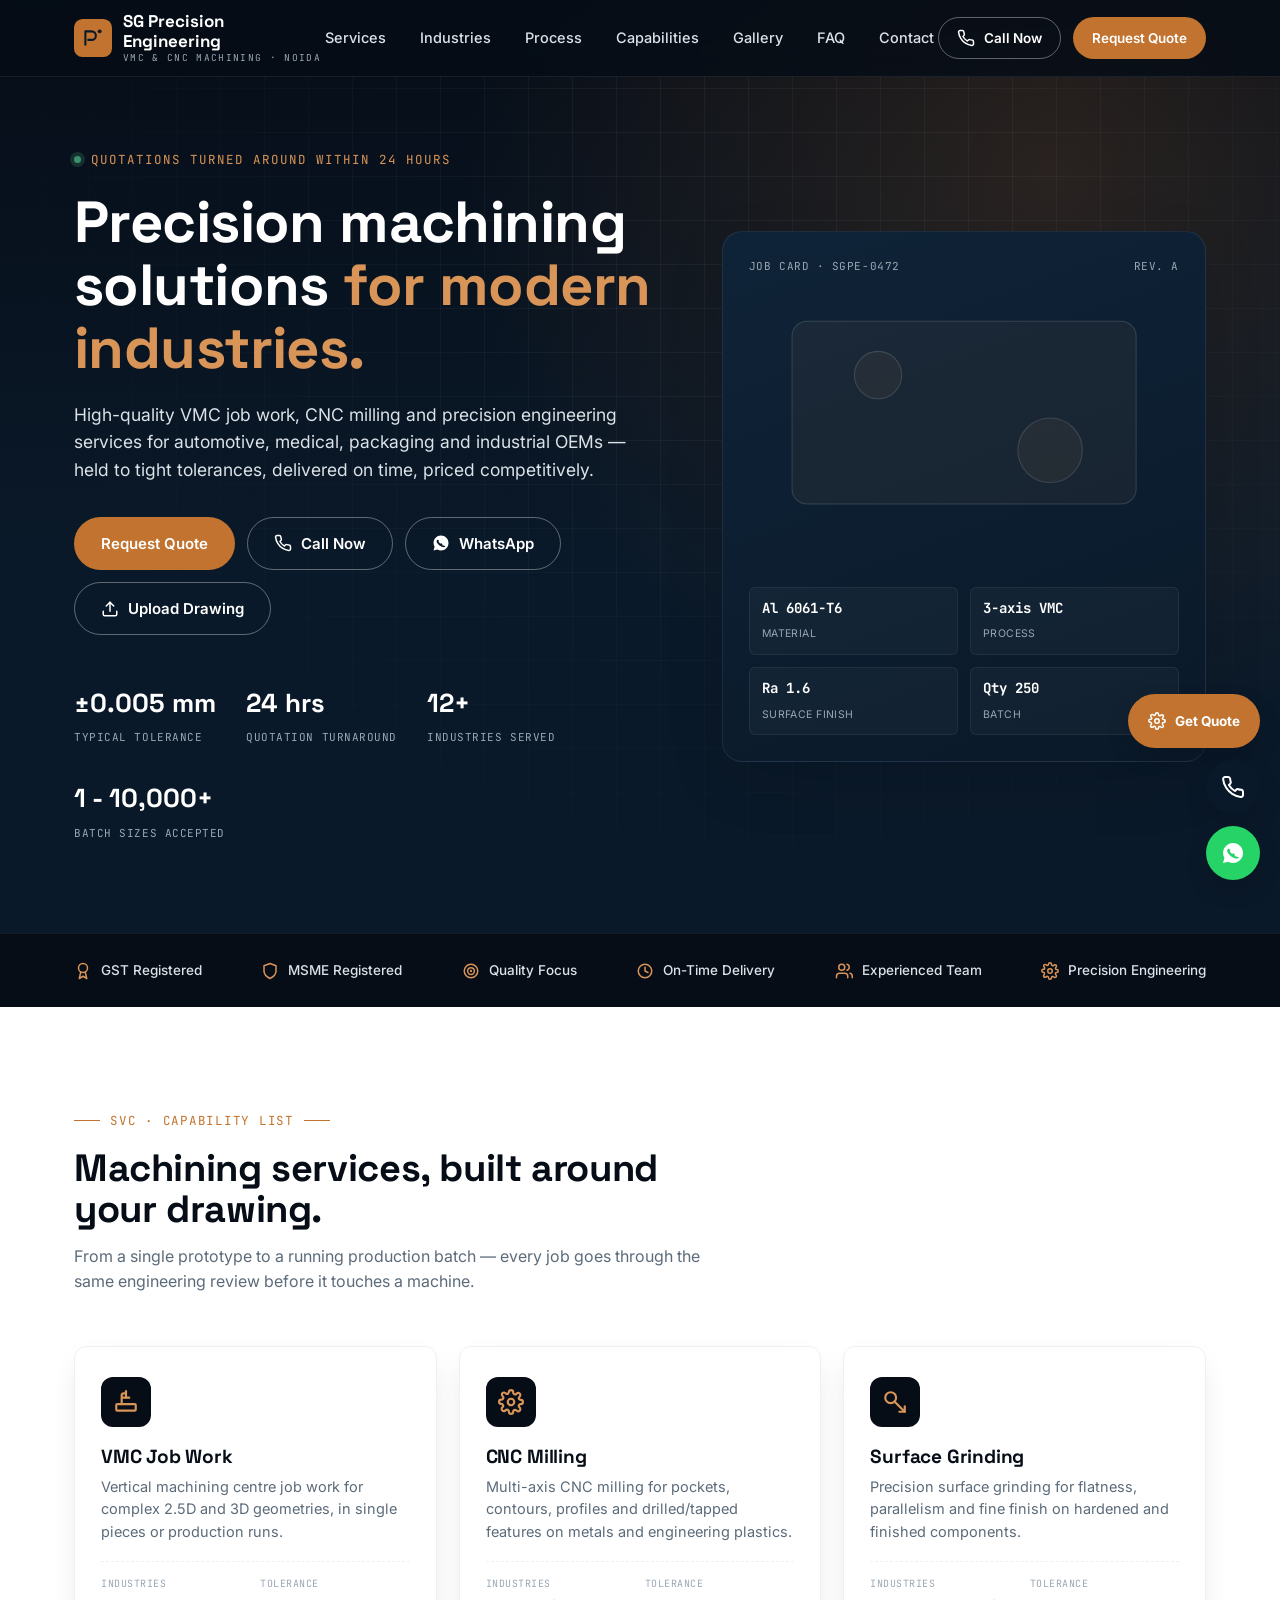
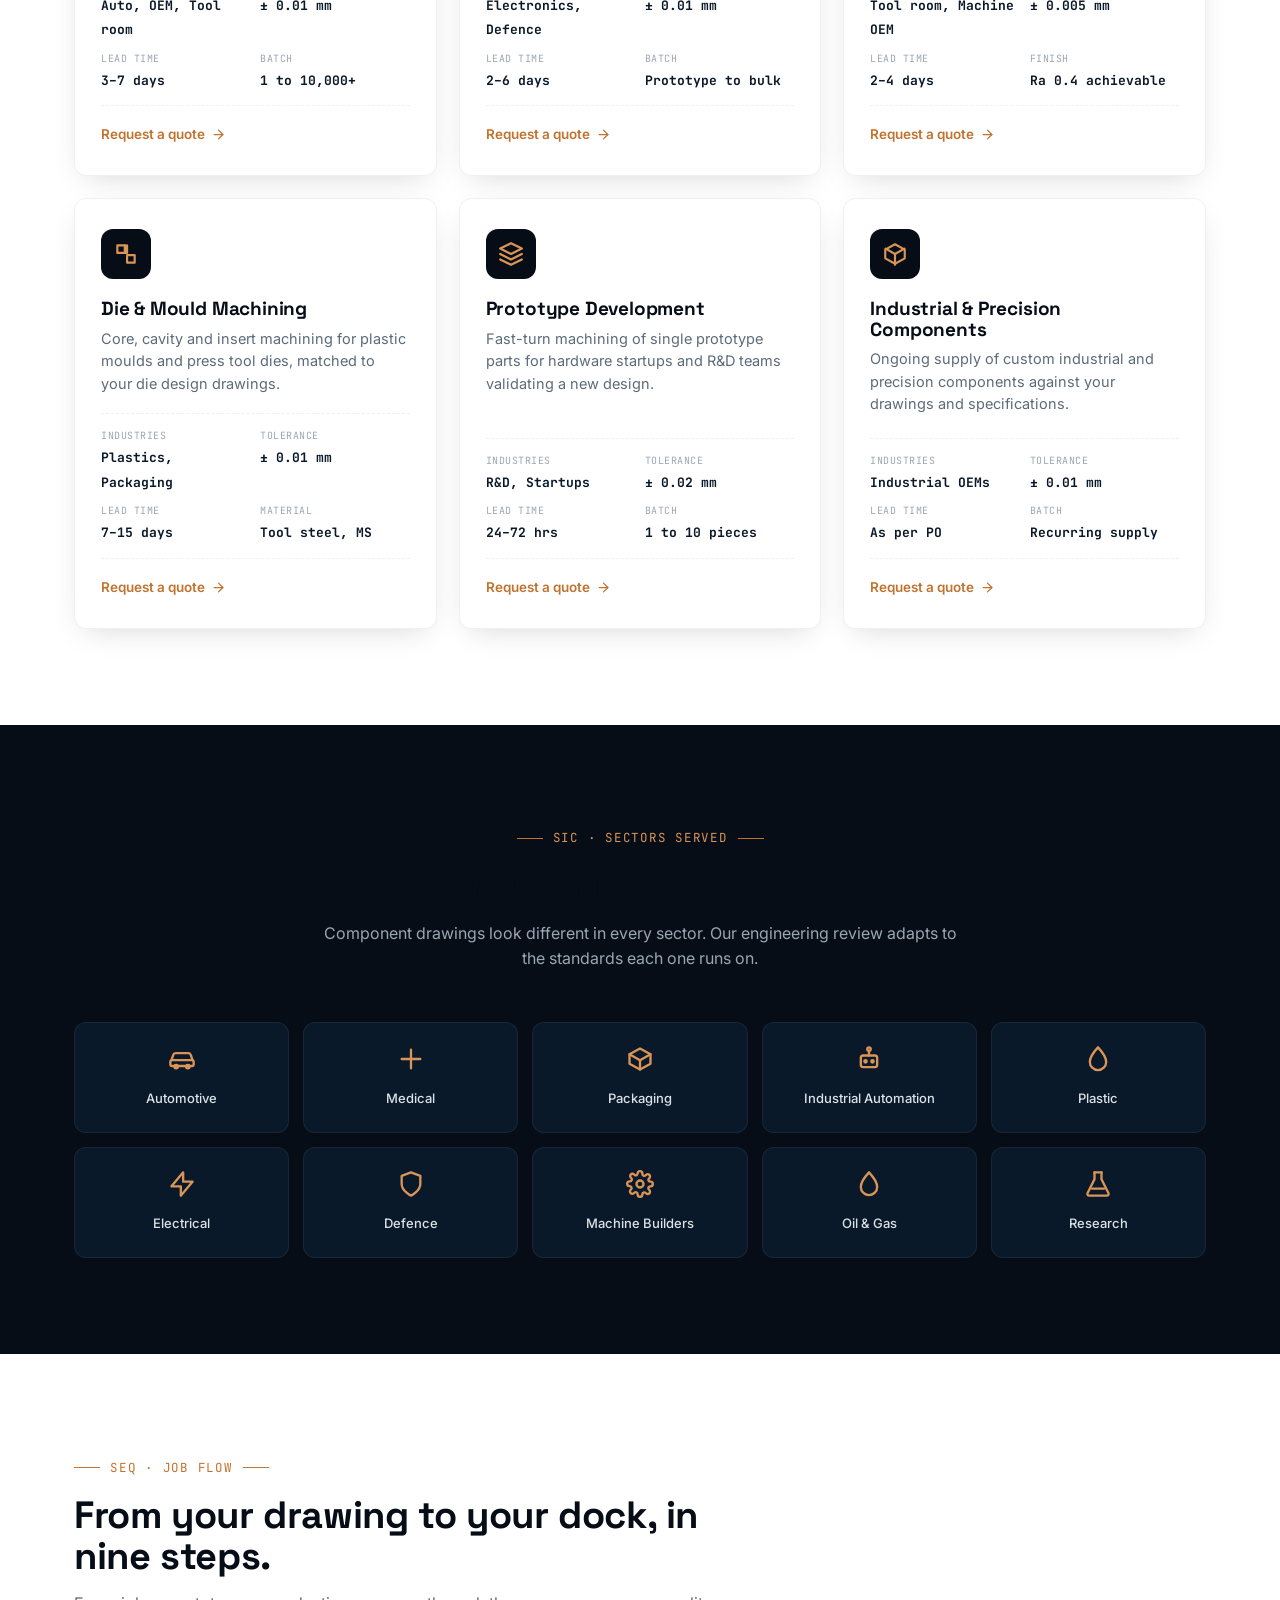
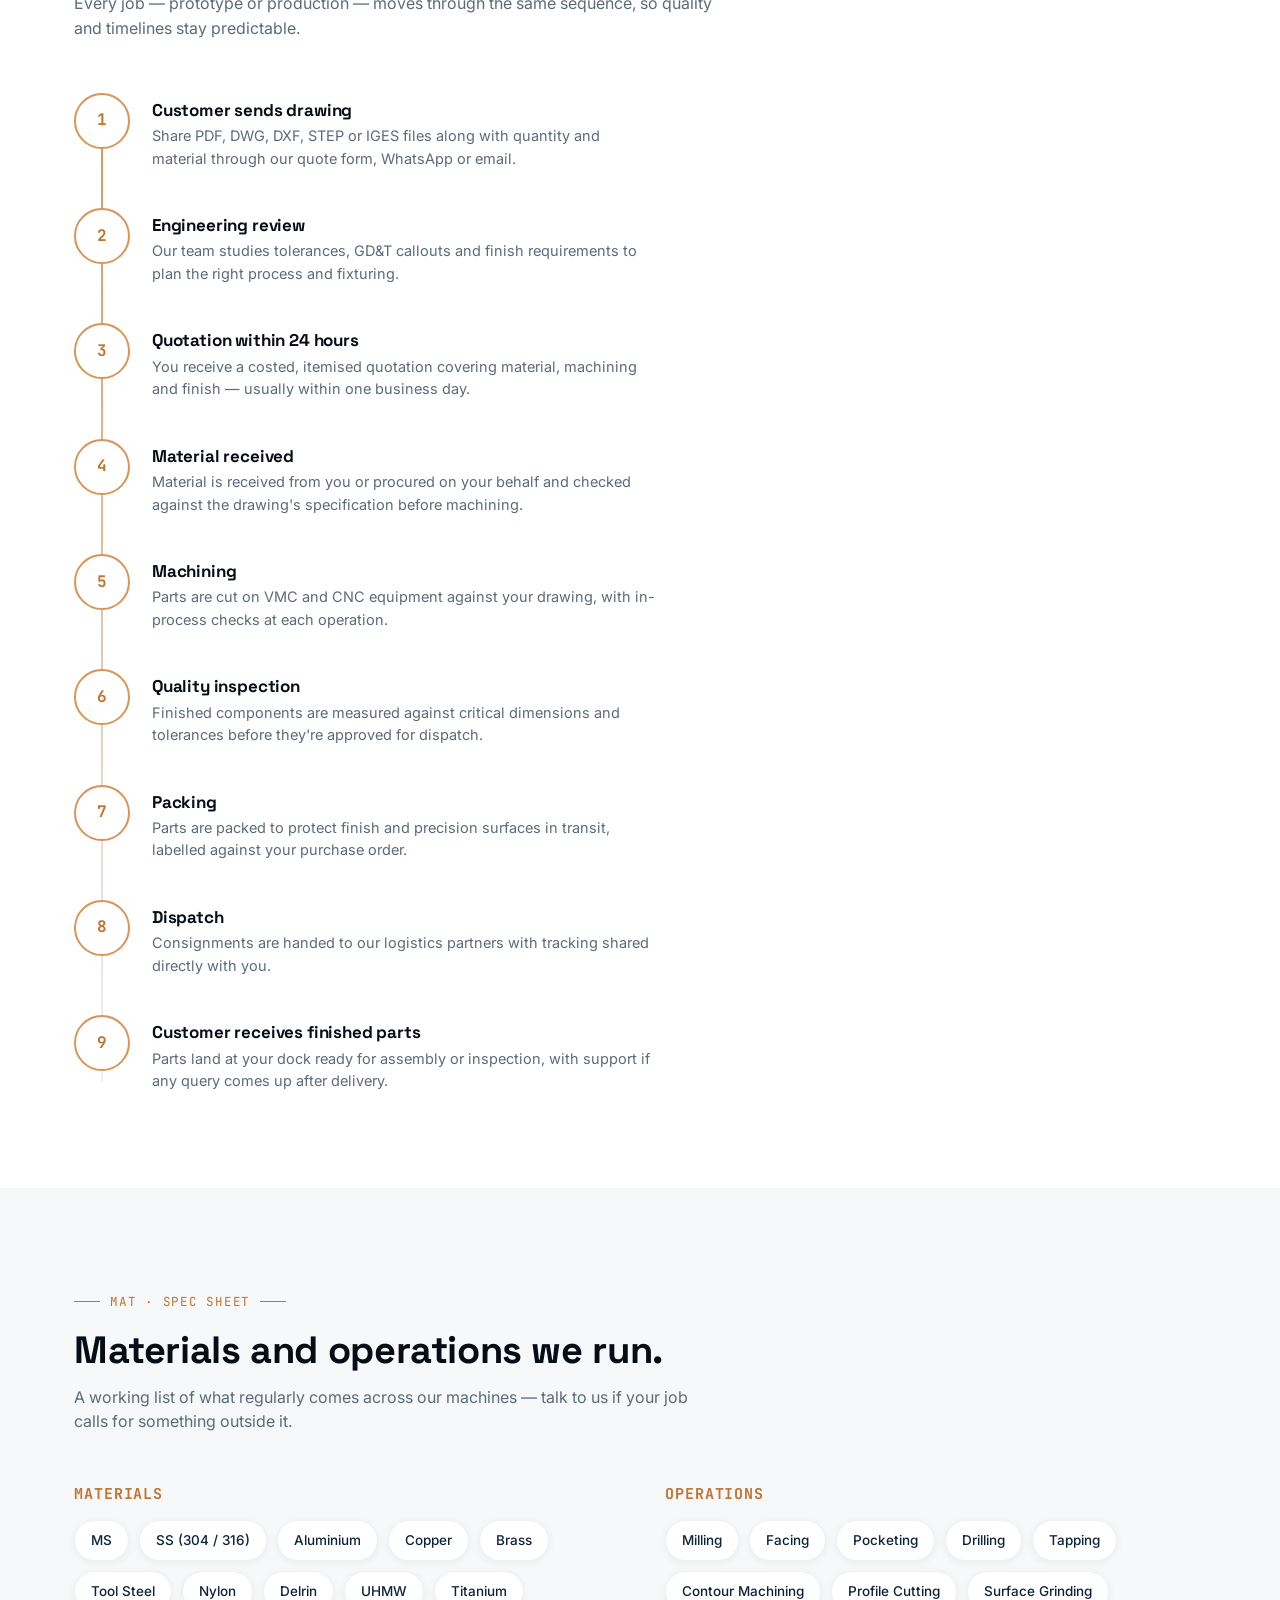
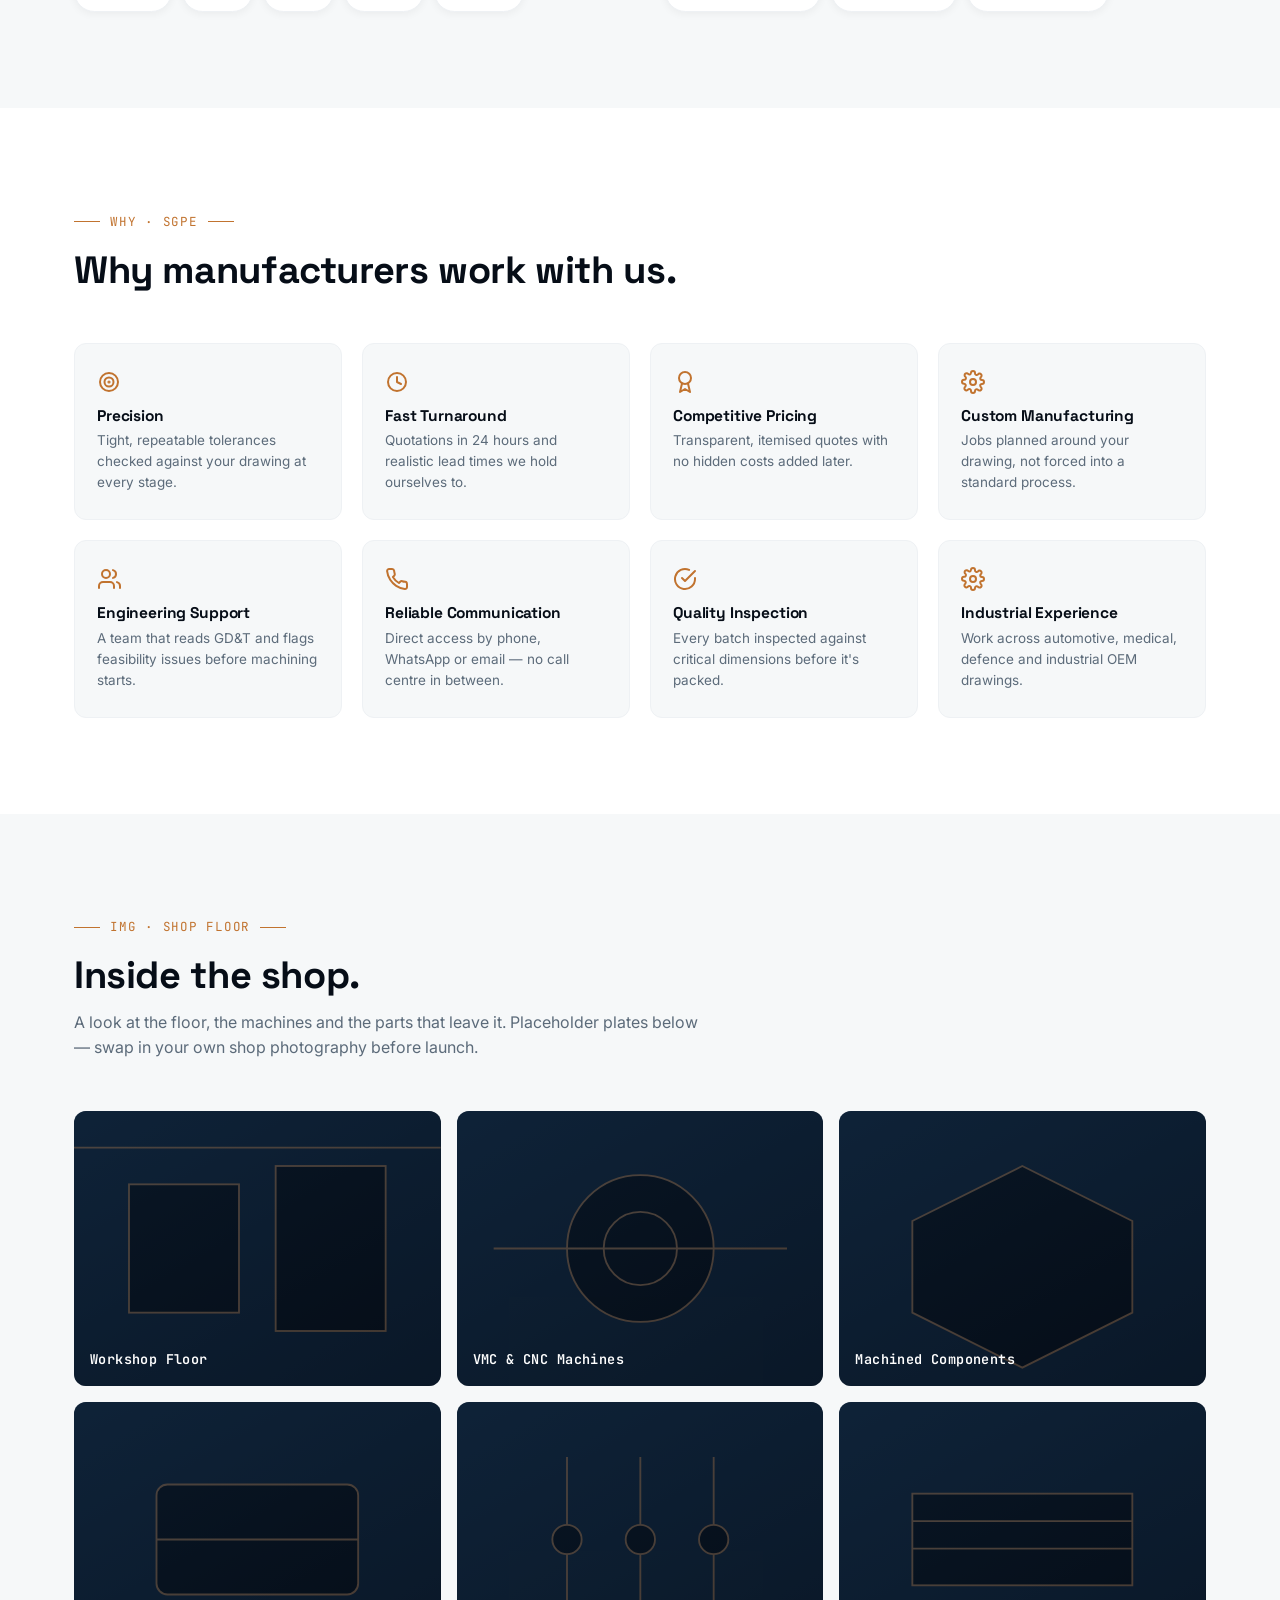
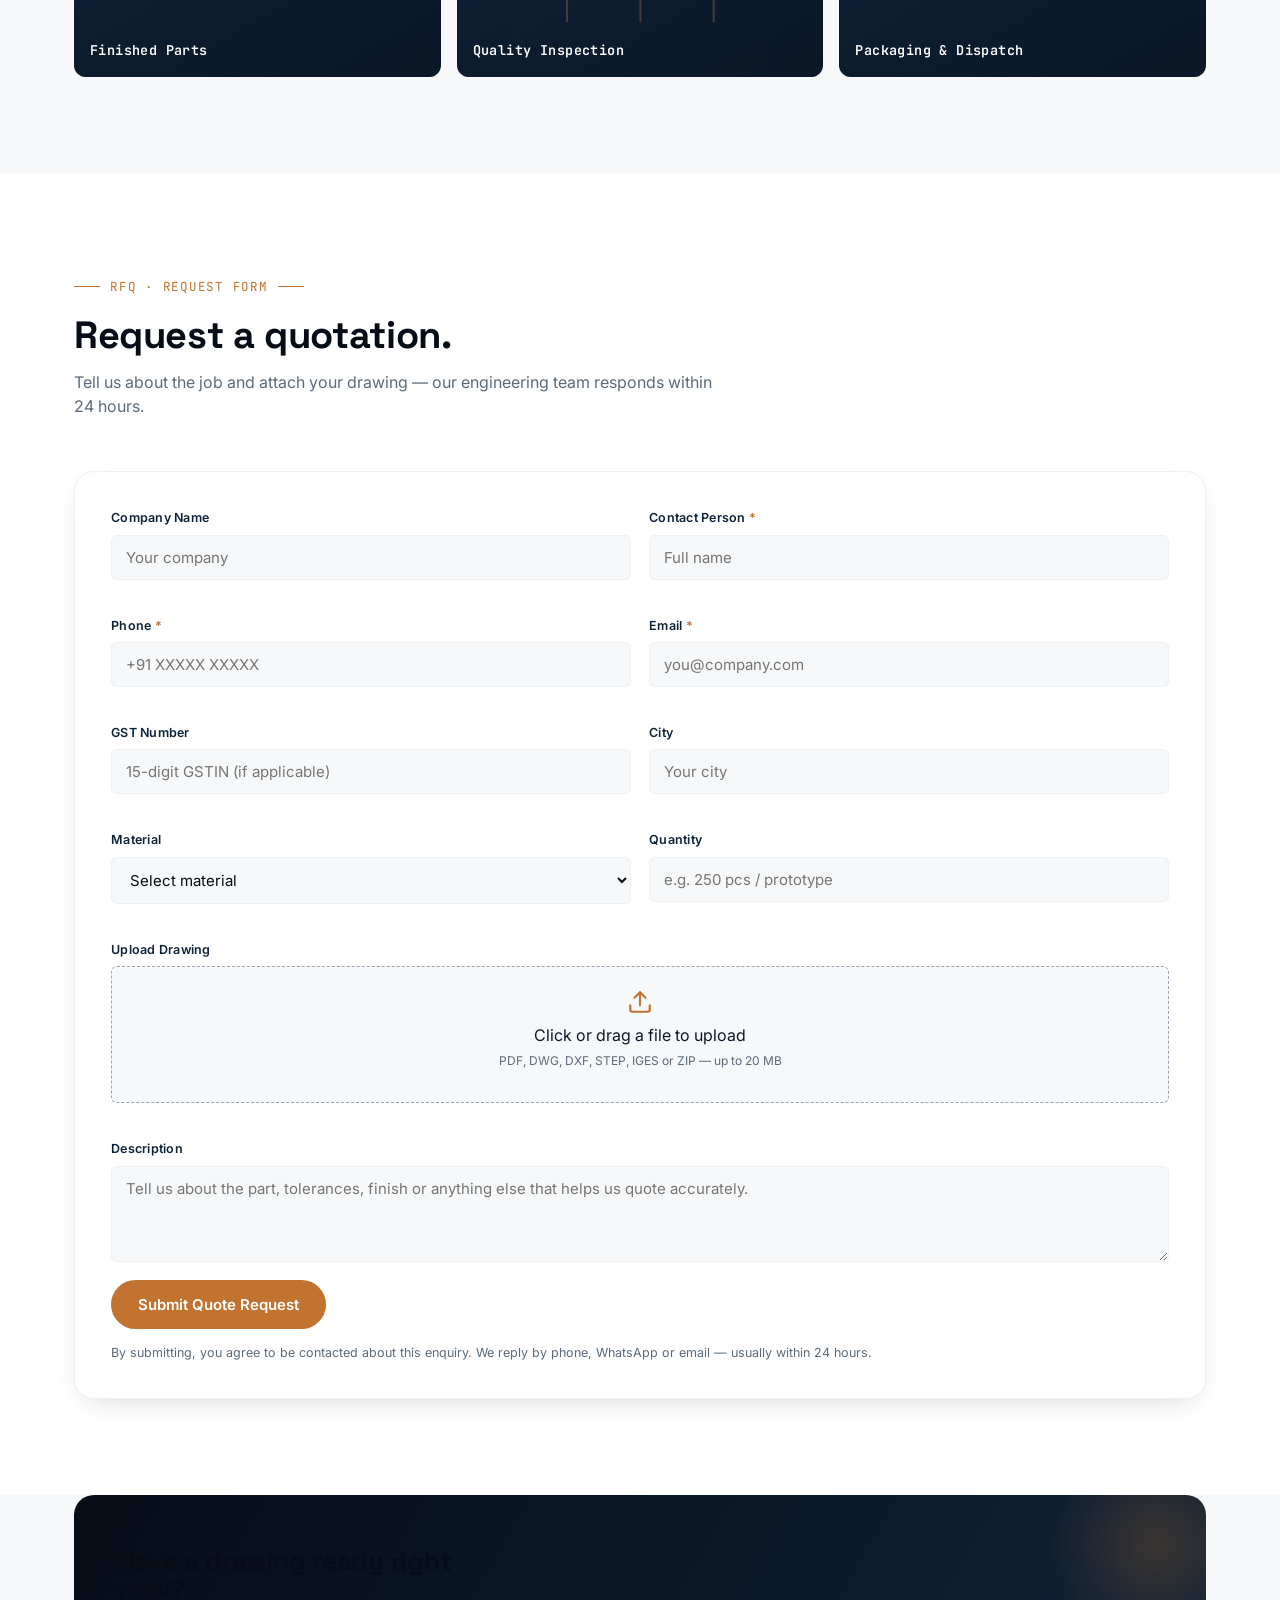
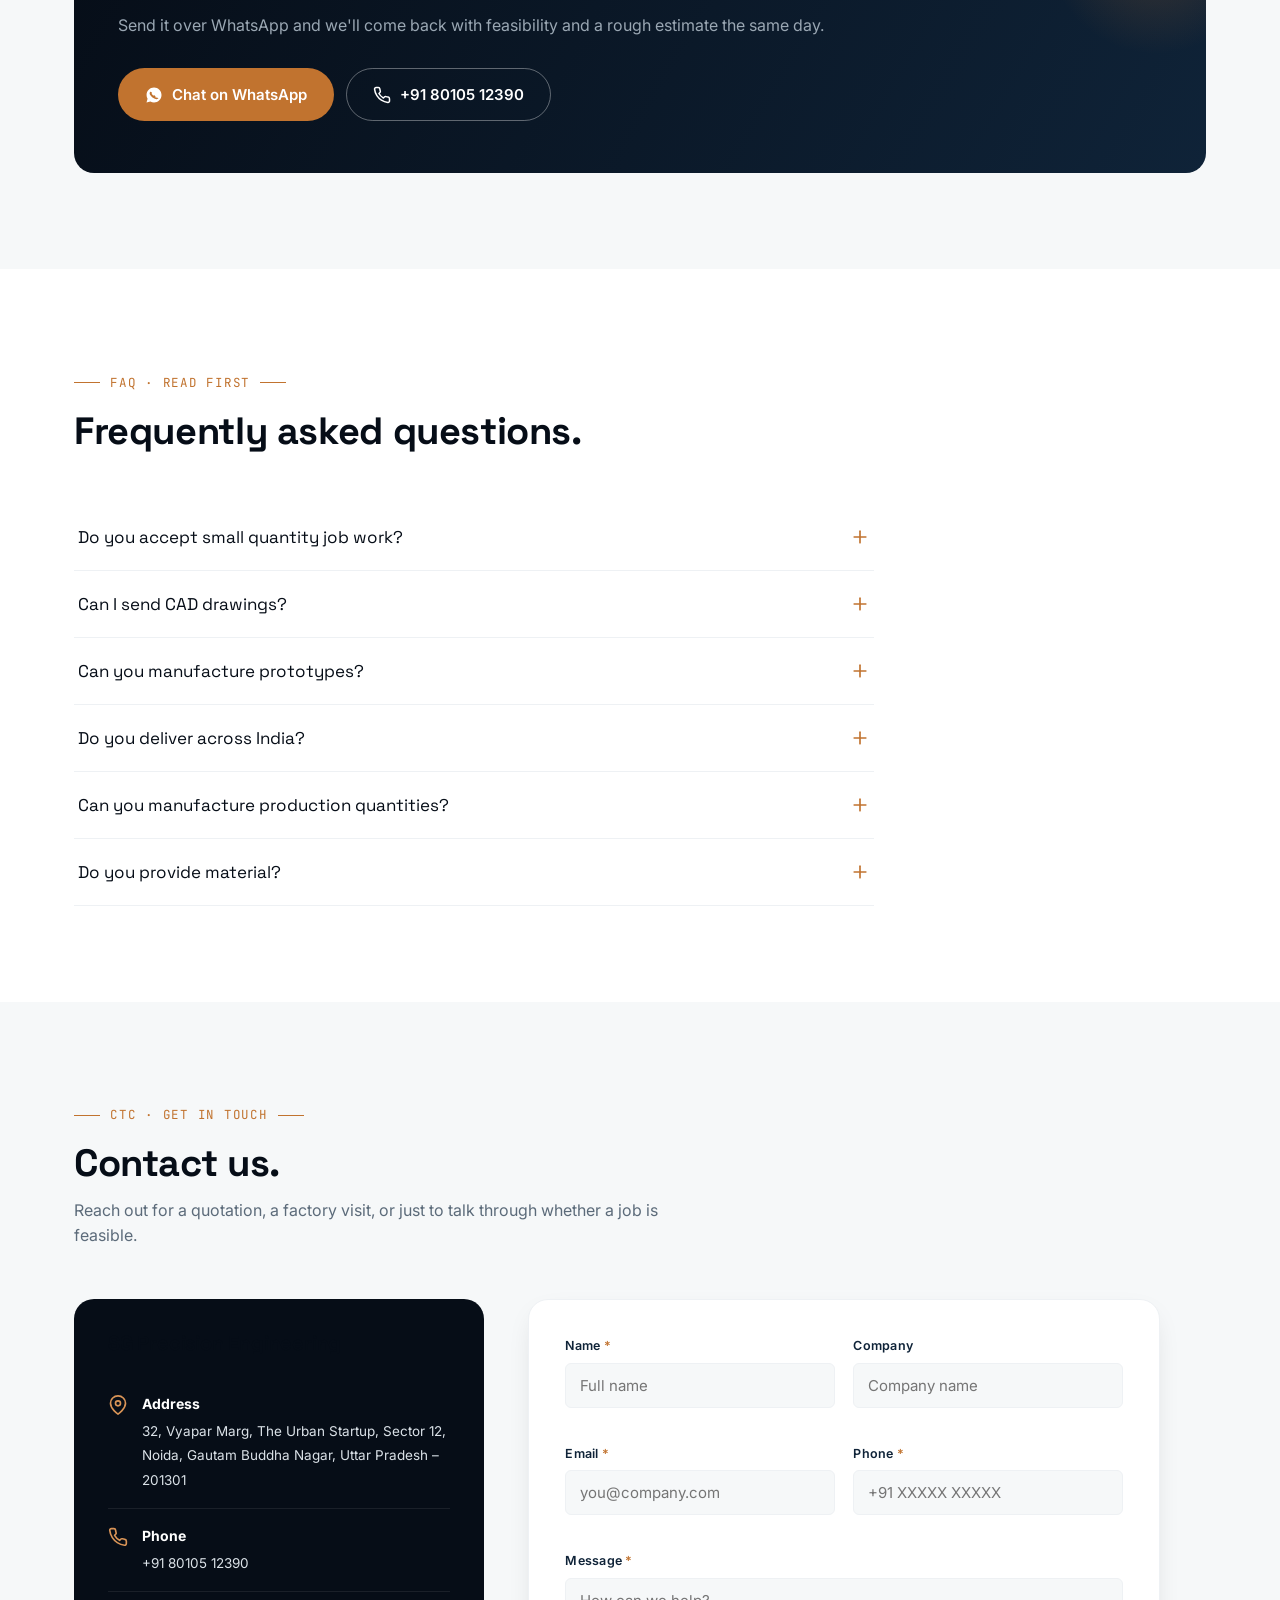
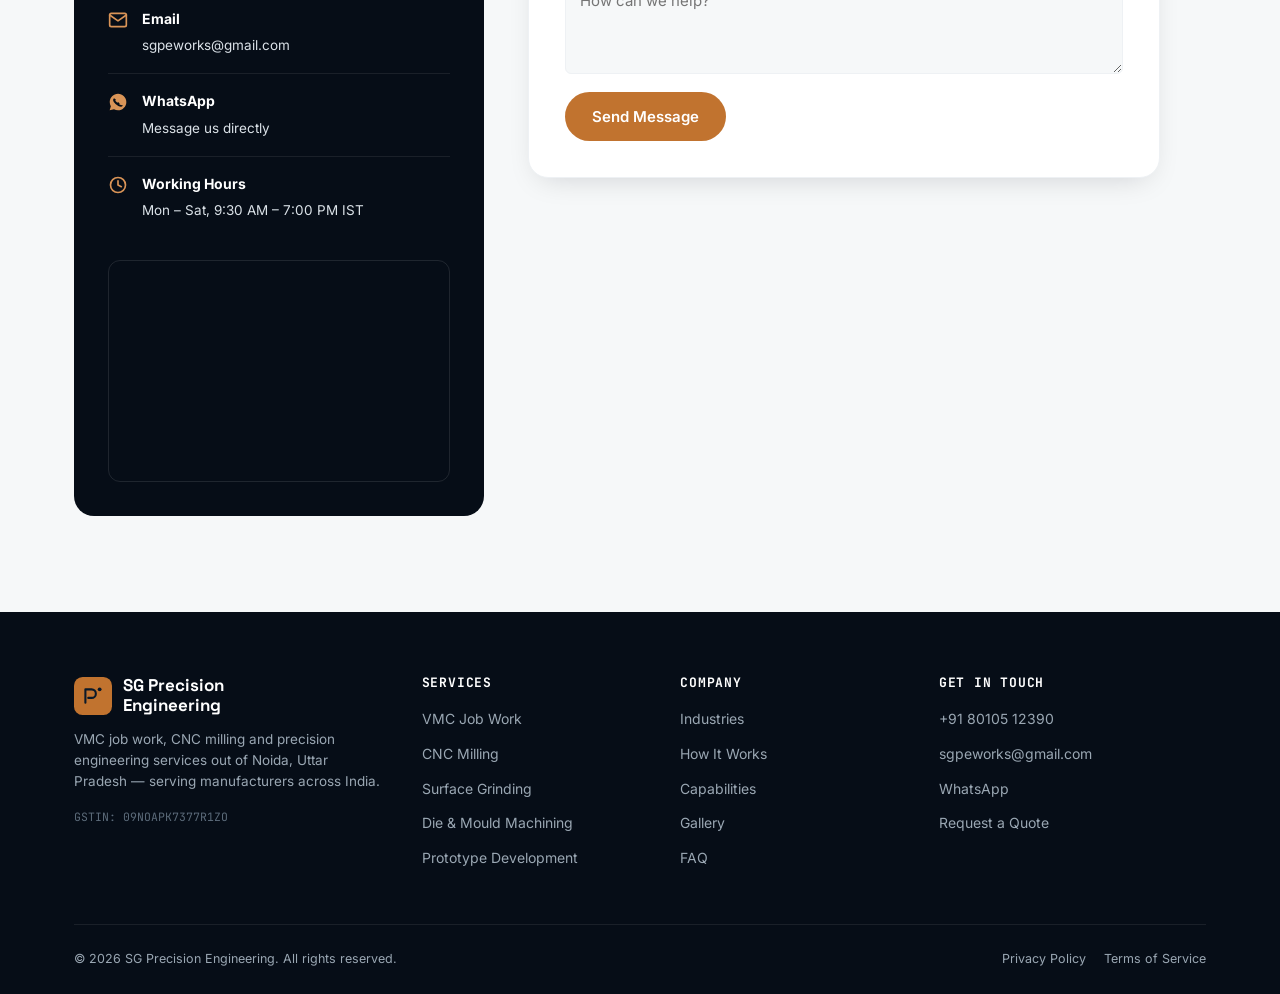
==== commit 00e79b5d: "Add files via upload" ====
--- a/index.html
+++ b/index.html
@@ -6,7 +6,7 @@
 <title>SG Precision Engineering | VMC Job Work &amp; CNC Milling in Noida, India</title>
 <meta name="description" content="SG Precision Engineering is a Noida-based precision machining company offering VMC job work, CNC milling, surface grinding, die &amp; mould machining and prototype development for OEMs, automotive, medical and industrial clients across India. Get a quote in 24 hours.">
 <meta name="keywords" content="VMC job work Noida, CNC milling India, precision engineering company, surface grinding job work, die and mould machining, prototype machining India, CNC machining Uttar Pradesh, precision components manufacturer">
-<link rel="canonical" href="https://sgpeworks.github.io/sgpeworks/">
+<link rel="canonical" href="https://sgpeworks.github.io/">
 <meta name="robots" content="index, follow">
 <meta name="theme-color" content="#0a1929">
 
@@ -15,15 +15,15 @@
 <meta property="og:site_name" content="SG Precision Engineering">
 <meta property="og:title" content="SG Precision Engineering | VMC Job Work &amp; CNC Milling, Noida">
 <meta property="og:description" content="Precision machining solutions for automotive, medical, packaging and industrial OEMs. Drawing to dispatch, quoted within 24 hours.">
-<meta property="og:url" content="https://sgpeworks.github.io/sgpeworks/">
-<meta property="og:image" content="https://sgpeworks.github.io/sgpeworks/og-image.png">
+<meta property="og:url" content="https://sgpeworks.github.io/">
+<meta property="og:image" content="https://sgpeworks.github.io/og-image.png">
 <meta property="og:locale" content="en_IN">
 
 <!-- Twitter -->
 <meta name="twitter:card" content="summary_large_image">
 <meta name="twitter:title" content="SG Precision Engineering | VMC Job Work &amp; CNC Milling, Noida">
 <meta name="twitter:description" content="Precision machining solutions for automotive, medical, packaging and industrial OEMs. Drawing to dispatch, quoted within 24 hours.">
-<meta name="twitter:image" content="https://sgpeworks.github.io/sgpeworks/og-image.png">
+<meta name="twitter:image" content="https://sgpeworks.github.io/og-image.png">
 
 <link rel="icon" type="image/svg+xml" href="favicon.svg">
 <link rel="stylesheet" href="styles.css">
@@ -36,13 +36,13 @@
 {
   "@context": "https://schema.org",
   "@type": "LocalBusiness",
-  "@id": "https://sgpeworks.github.io/sgpeworks/#business",
+  "@id": "https://sgpeworks.github.io/#business",
   "name": "SG Precision Engineering",
-  "image": "https://sgpeworks.github.io/sgpeworks/og-image.png",
+  "image": "https://sgpeworks.github.io/og-image.png",
   "description": "Precision engineering company offering VMC job work, CNC milling, surface grinding, die & mould machining and prototype development.",
-  "url": "https://sgpeworks.github.io/sgpeworks/",
+  "url": "https://sgpeworks.github.io/",
   "telephone": "+91-8010512390",
-  "email": "sgpe.india@gmail.com",
+  "email": "sgpeworks@gmail.com",
   "priceRange": "₹₹",
   "address": {
     "@type": "PostalAddress",
@@ -68,14 +68,14 @@
   "@type": "Organization",
   "name": "SG Precision Engineering",
   "legalName": "SG Precision Engineering",
-  "url": "https://sgpeworks.github.io/sgpeworks/",
-  "logo": "https://sgpeworks.github.io/sgpeworks/favicon.svg",
+  "url": "https://sgpeworks.github.io/",
+  "logo": "https://sgpeworks.github.io/favicon.svg",
   "taxID": "09NOAPK7377R1ZO",
   "contactPoint": {
     "@type": "ContactPoint",
     "telephone": "+91-8010512390",
     "contactType": "sales",
-    "email": "sgpe.india@gmail.com",
+    "email": "sgpeworks@gmail.com",
     "areaServed": "IN"
   }
 }
@@ -438,10 +438,10 @@
       <p>Tell us about the job and attach your drawing — our engineering team responds within 24 hours.</p>
     </div>
     <div class="form-shell reveal">
-      <form data-ajax action="https://formsubmit.co/sgpe.india@gmail.com" method="POST" enctype="multipart/form-data">
+      <form data-ajax action="https://formsubmit.co/sgpeworks@gmail.com" method="POST" enctype="multipart/form-data">
         <input type="hidden" name="_subject" value="New Quote Request — SG Precision Engineering website">
         <input type="hidden" name="_captcha" value="false">
-        <input type="hidden" name="_next" value="https://sgpeworks.github.io/sgpeworks/thank-you.html">
+        <input type="hidden" name="_next" value="https://sgpeworks.github.io/thank-you.html">
         <input type="hidden" name="form_type" value="Quote Request">
         <div class="form-grid">
           <div class="field"><label for="q-company">Company Name</label><input id="q-company" name="Company Name" type="text" placeholder="Your company"></div>
@@ -545,7 +545,7 @@
         <h3>SG Precision Engineering</h3>
         <div class="contact-row"><svg><use href="#i-pin"/></svg><div><b>Address</b><span>32, Vyapar Marg, The Urban Startup, Sector 12, Noida, Gautam Buddha Nagar, Uttar Pradesh – 201301</span></div></div>
         <div class="contact-row"><svg><use href="#i-phone"/></svg><div><b>Phone</b><a href="tel:+918010512390">+91 80105 12390</a></div></div>
-        <div class="contact-row"><svg><use href="#i-mail"/></svg><div><b>Email</b><a href="mailto:sgpe.india@gmail.com">sgpe.india@gmail.com</a></div></div>
+        <div class="contact-row"><svg><use href="#i-mail"/></svg><div><b>Email</b><a href="mailto:sgpeworks@gmail.com">sgpeworks@gmail.com</a></div></div>
         <div class="contact-row"><svg><use href="#i-whatsapp"/></svg><div><b>WhatsApp</b><a href="https://wa.me/918010512390" target="_blank" rel="noopener">Message us directly</a></div></div>
         <div class="contact-row"><svg><use href="#i-clock"/></svg><div><b>Working Hours</b><span>Mon – Sat, 9:30 AM – 7:00 PM IST</span></div></div>
         <div class="map-embed">
@@ -554,10 +554,10 @@
       </div>
 
       <div class="form-shell reveal">
-        <form data-ajax action="https://formsubmit.co/sgpe.india@gmail.com" method="POST">
+        <form data-ajax action="https://formsubmit.co/sgpeworks@gmail.com" method="POST">
           <input type="hidden" name="_subject" value="New Contact Message — SG Precision Engineering website">
           <input type="hidden" name="_captcha" value="false">
-          <input type="hidden" name="_next" value="https://sgpeworks.github.io/sgpeworks/thank-you.html">
+          <input type="hidden" name="_next" value="https://sgpeworks.github.io/thank-you.html">
           <input type="hidden" name="form_type" value="Contact Message">
           <div class="form-grid">
             <div class="field"><label for="c-name">Name <span class="req">*</span></label><input id="c-name" name="Name" type="text" required placeholder="Full name"></div>
@@ -617,7 +617,7 @@
         <h4>Get in touch</h4>
         <ul>
           <li><a href="tel:+918010512390">+91 80105 12390</a></li>
-          <li><a href="mailto:sgpe.india@gmail.com">sgpe.india@gmail.com</a></li>
+          <li><a href="mailto:sgpeworks@gmail.com">sgpeworks@gmail.com</a></li>
           <li><a href="https://wa.me/918010512390" target="_blank" rel="noopener">WhatsApp</a></li>
           <li><a href="#quote">Request a Quote</a></li>
         </ul>
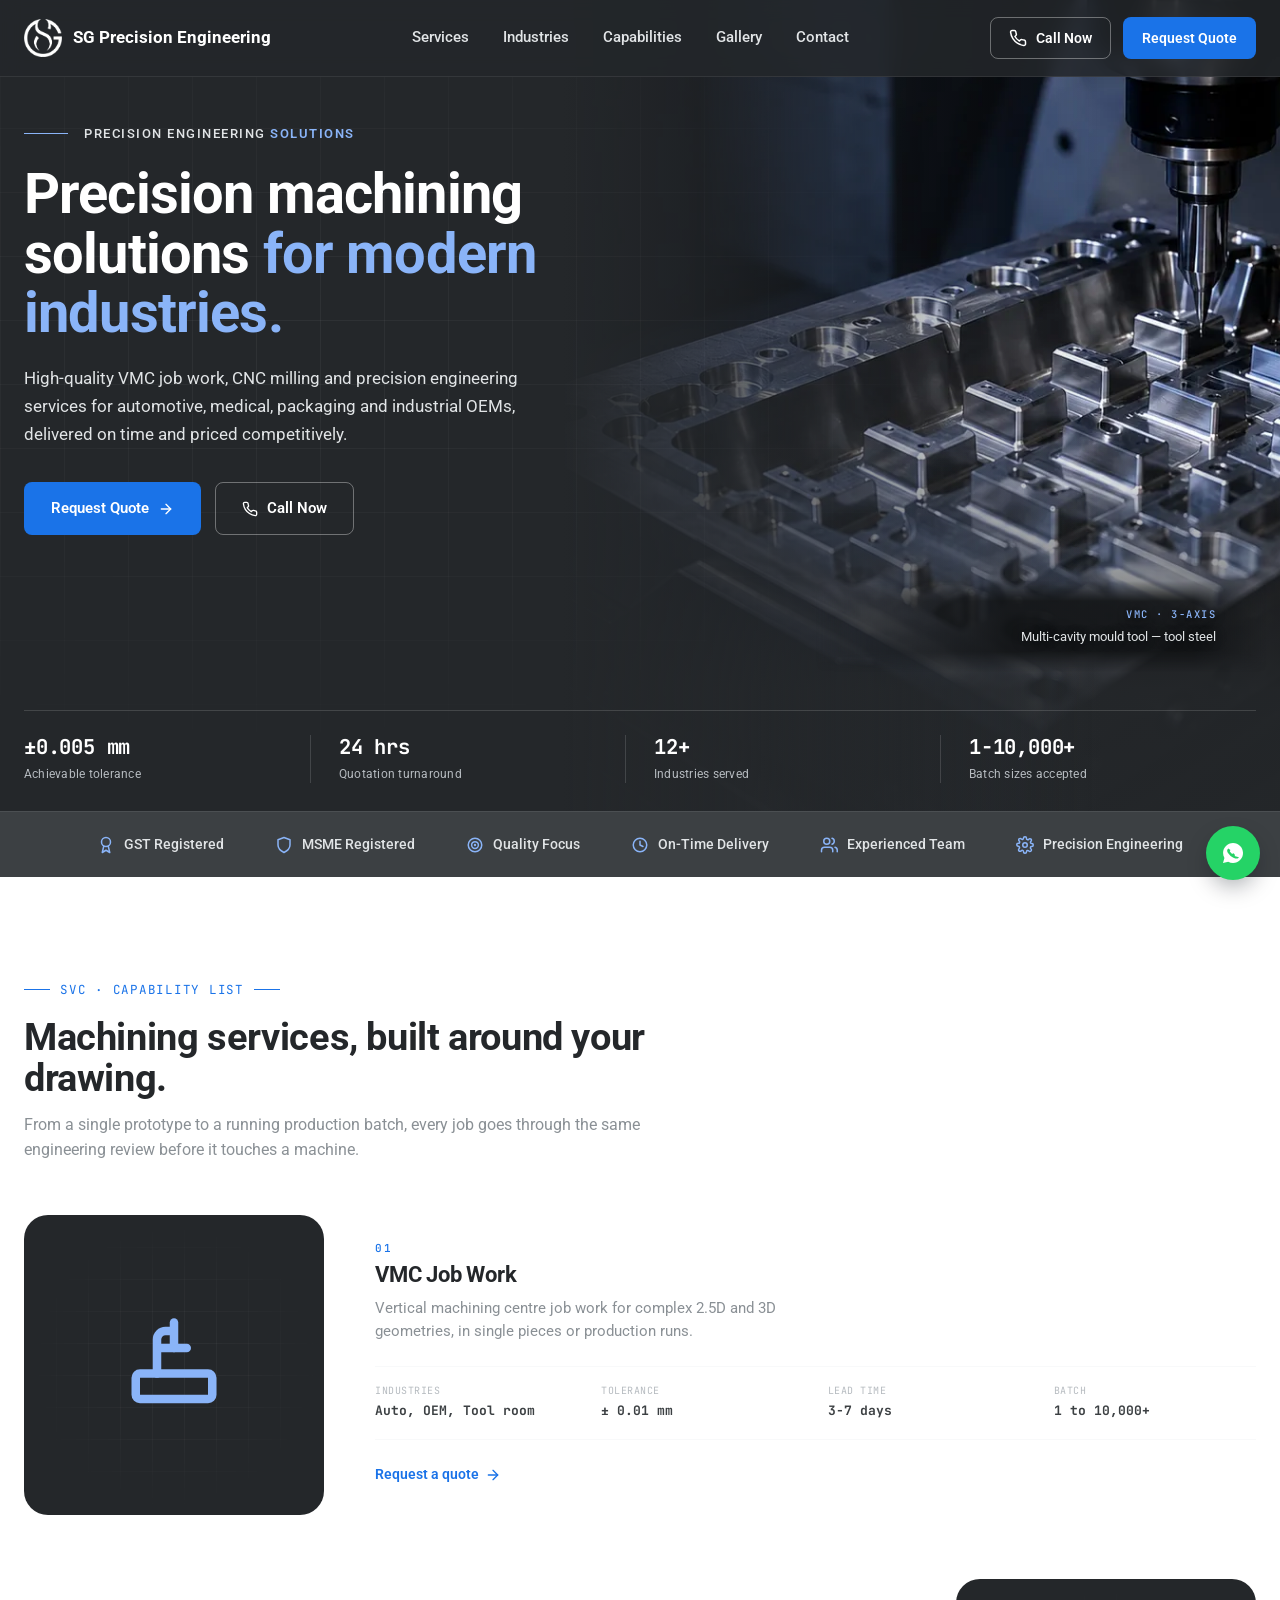
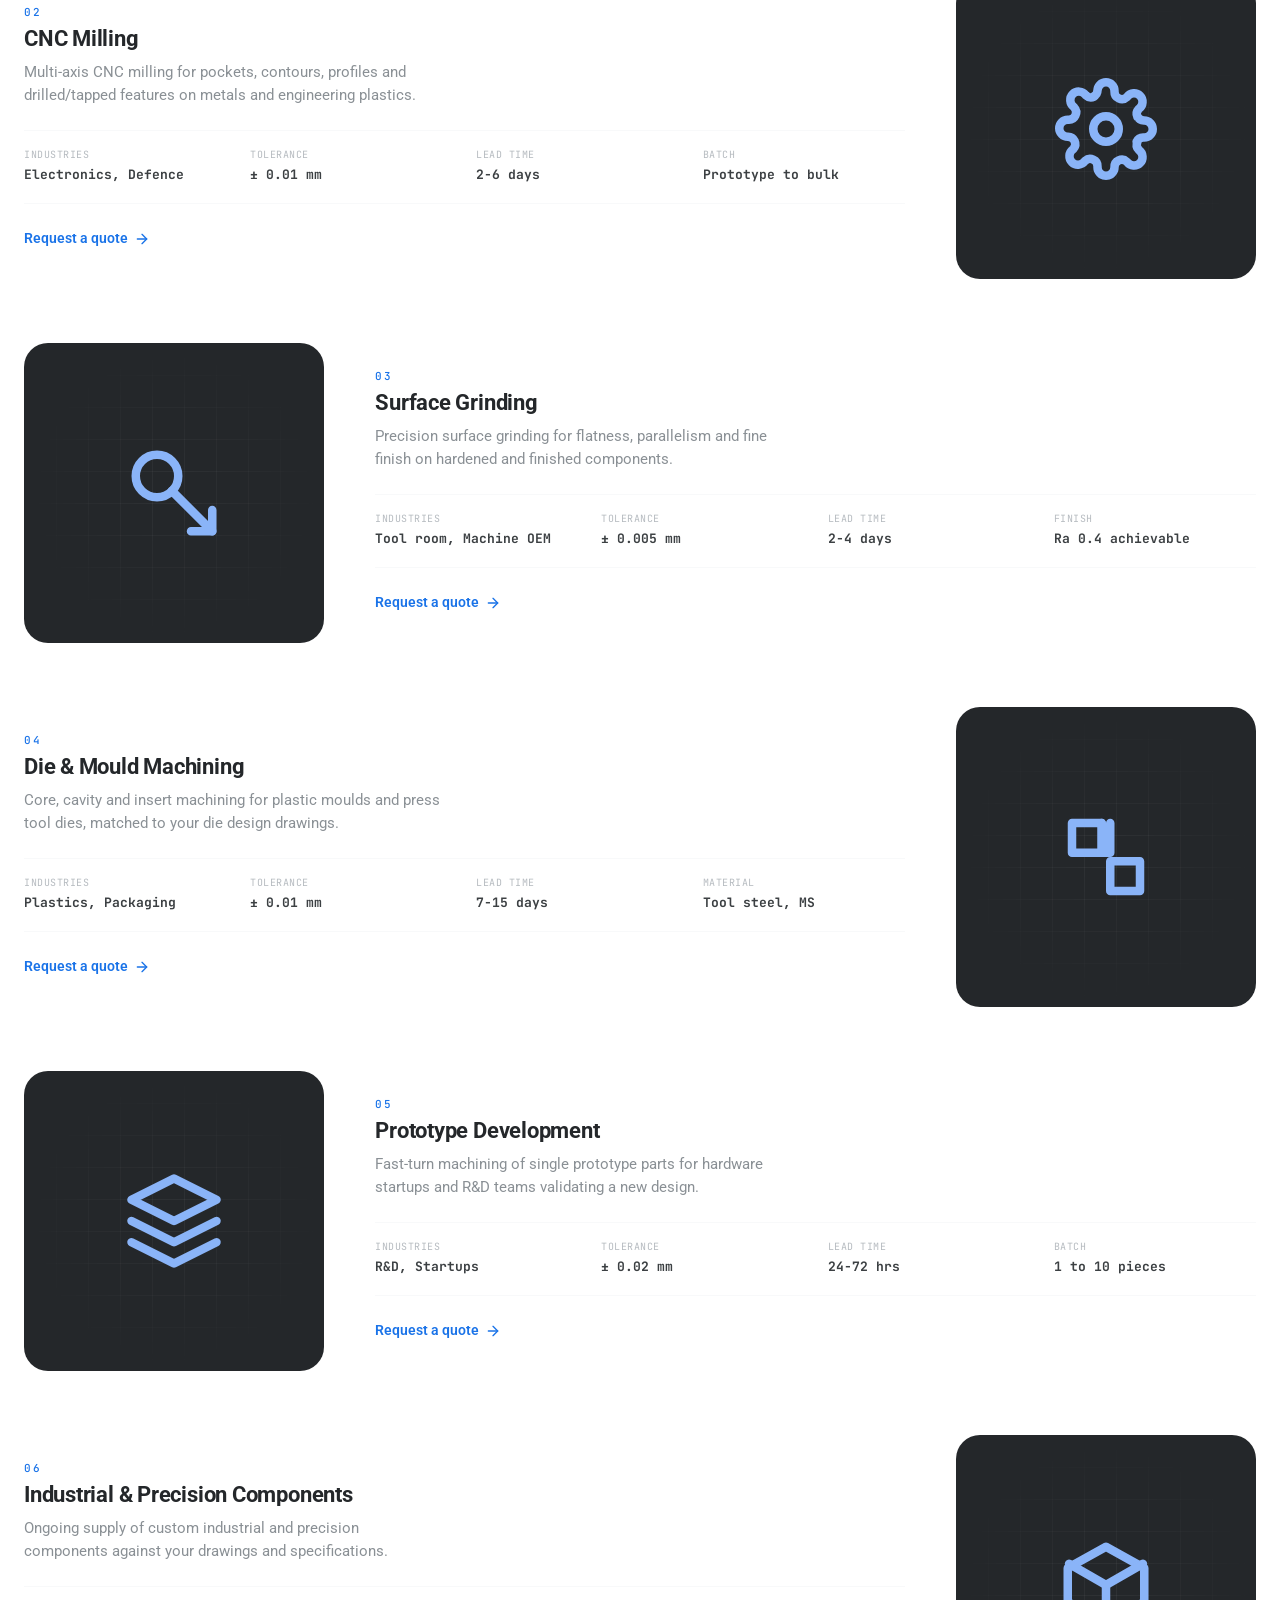
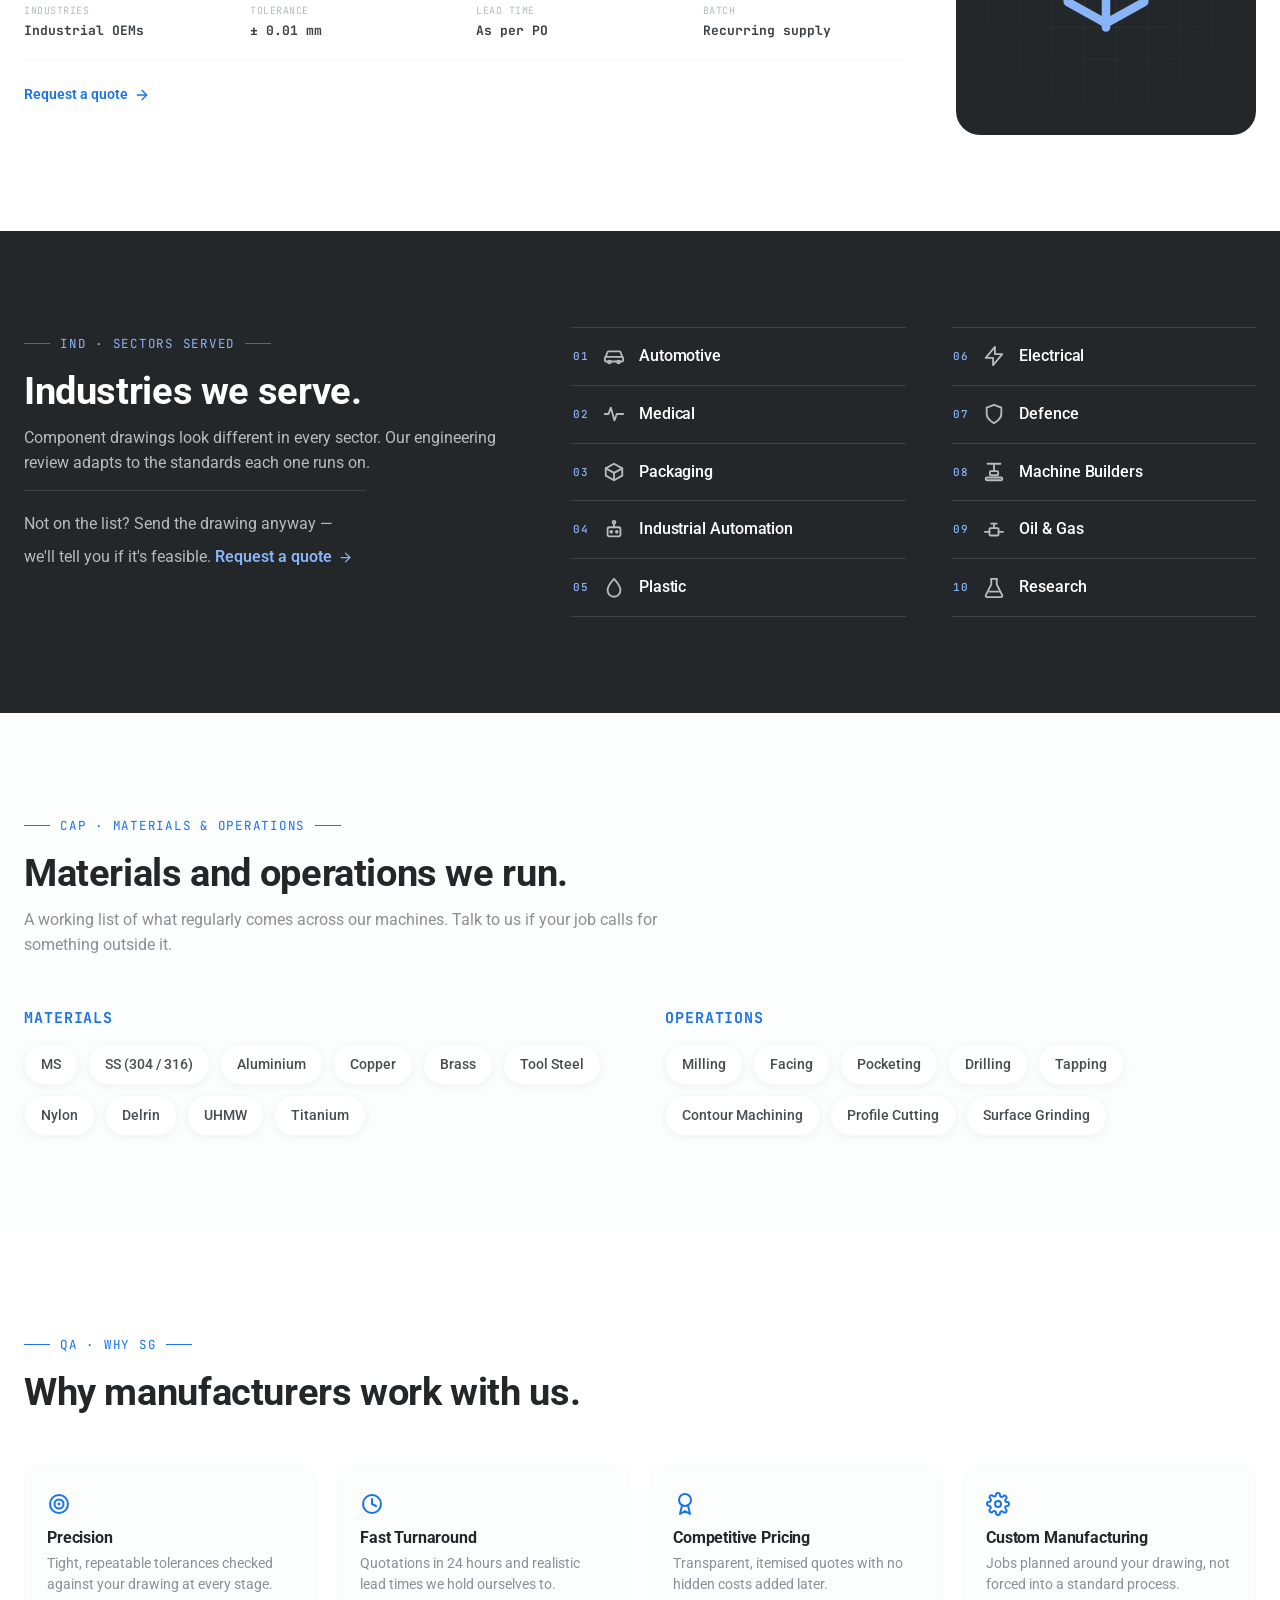
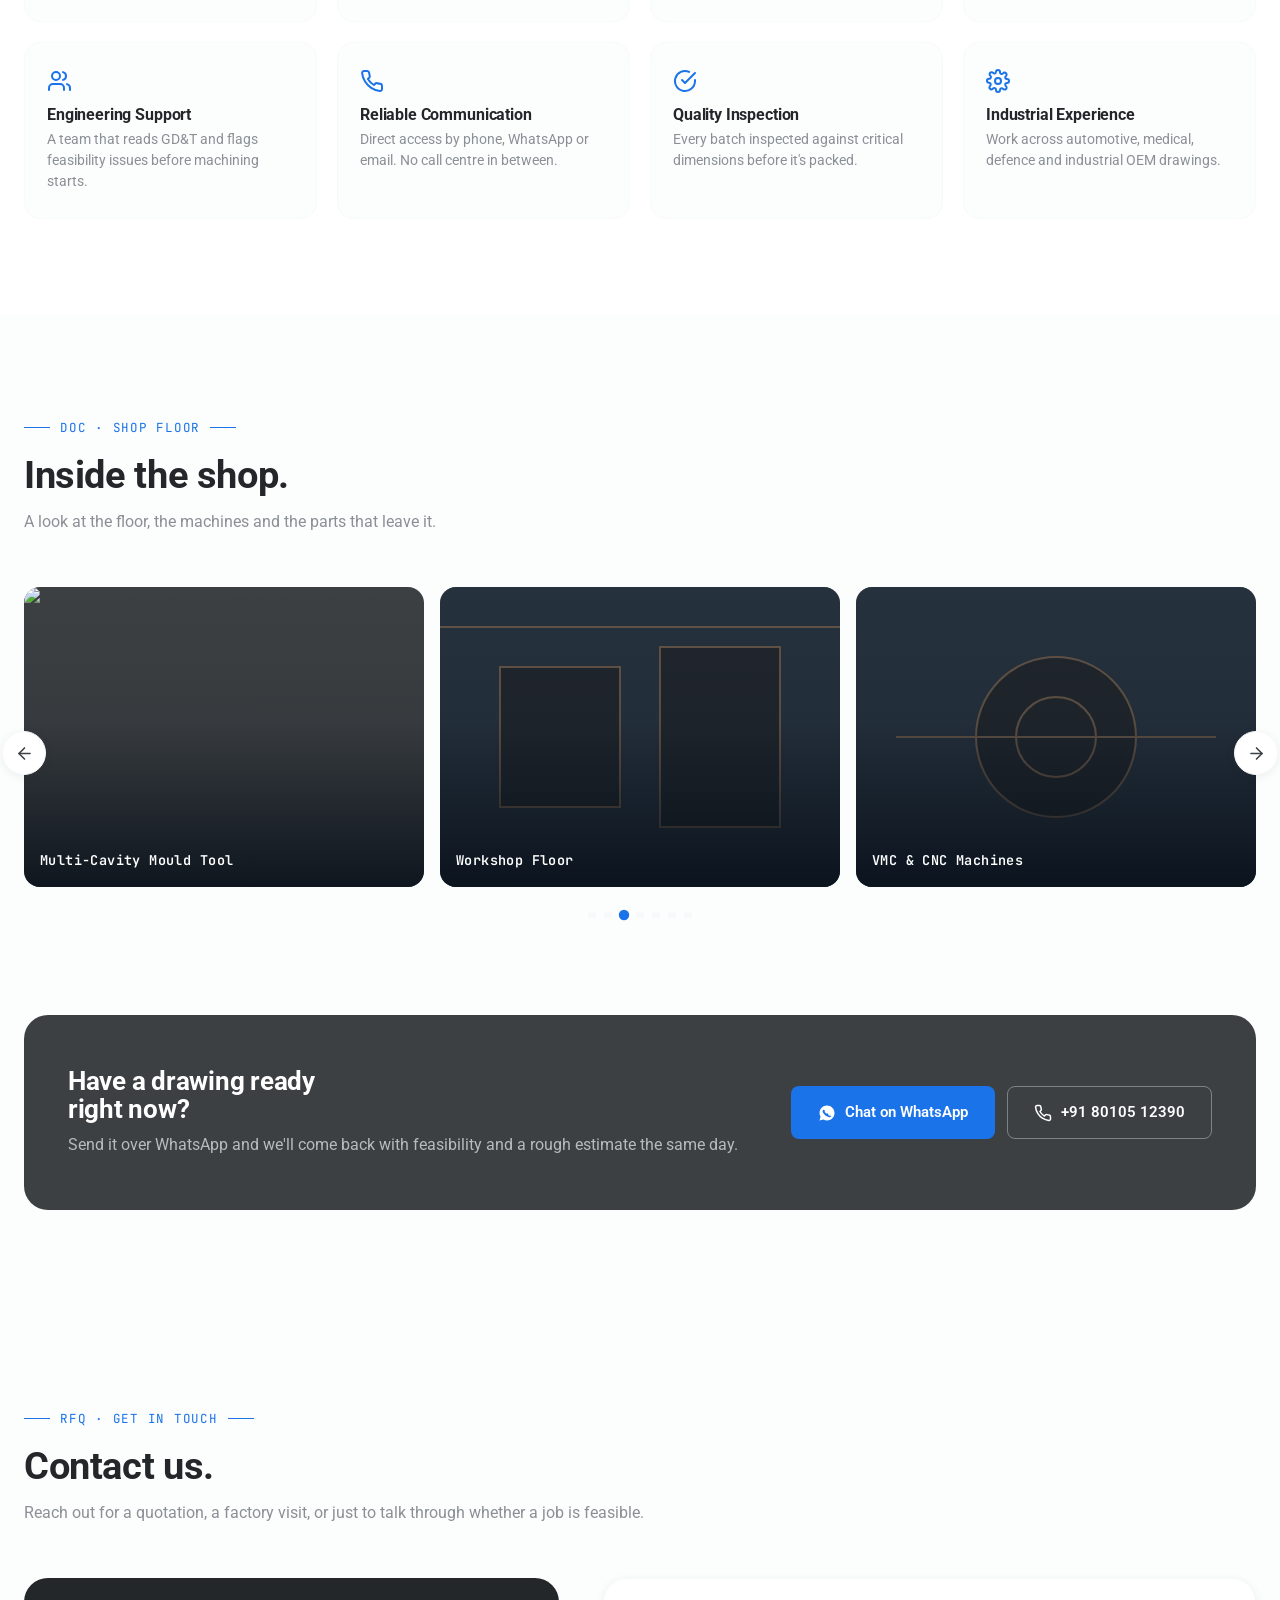
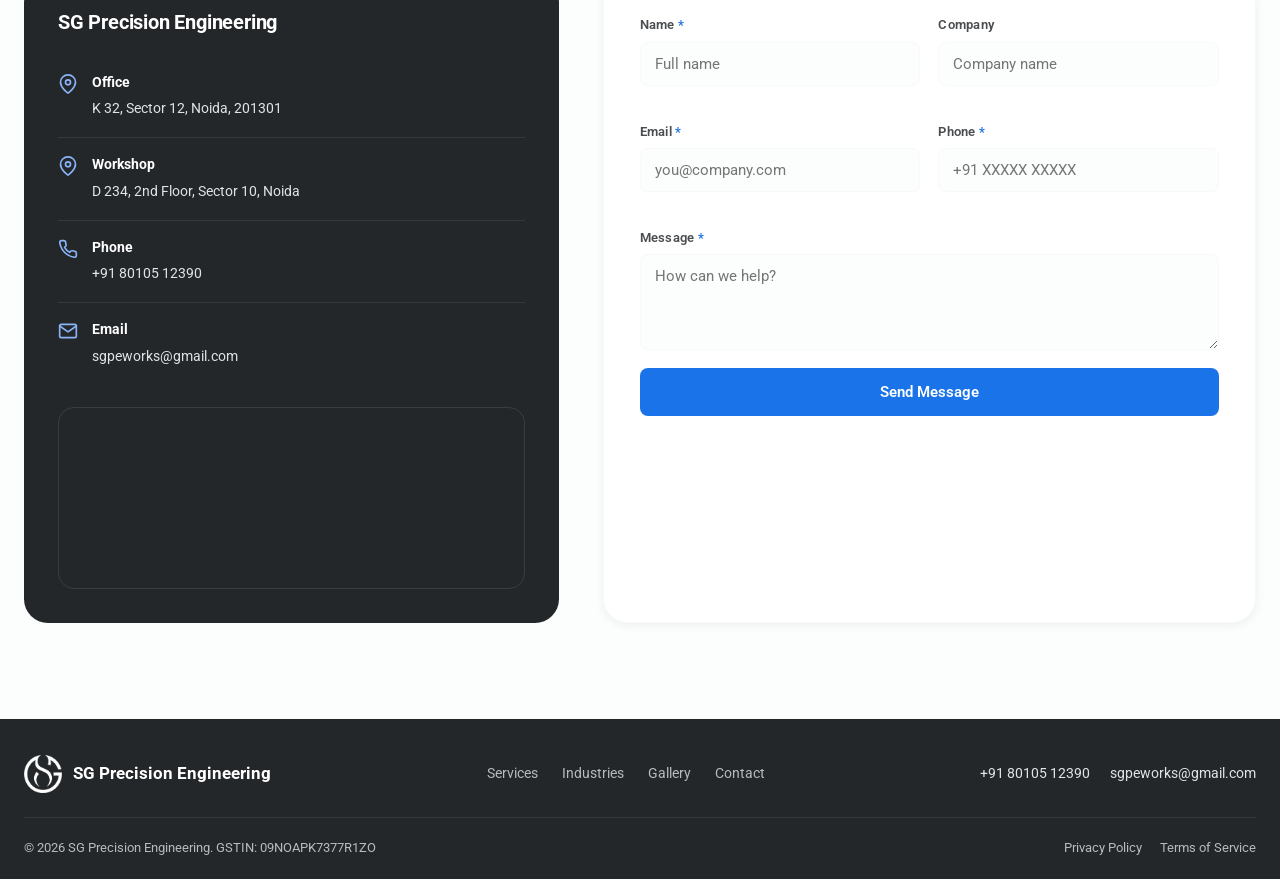
==== commit ef2b403b: "feat: rebuild hero and industries sections, fix contrast and branding Hero - Replace the boxed image" ====
--- a/index.html
+++ b/index.html
@@ -8,7 +8,7 @@
 <meta name="keywords" content="VMC job work Noida, CNC milling India, precision engineering company, surface grinding job work, die and mould machining, prototype machining India, CNC machining Uttar Pradesh, precision components manufacturer">
 <link rel="canonical" href="https://sgpeworks.github.io/">
 <meta name="robots" content="index, follow">
-<meta name="theme-color" content="#0a1929">
+<meta name="theme-color" content="#24272a">
 
 <!-- Open Graph -->
 <meta property="og:type" content="website">
@@ -25,11 +25,17 @@
 <meta name="twitter:description" content="Precision machining solutions for automotive, medical, packaging and industrial OEMs. Drawing to dispatch, quoted within 24 hours.">
 <meta name="twitter:image" content="https://sgpeworks.github.io/og-image.png">
 
-<link rel="icon" type="image/svg+xml" href="favicon.svg">
+<link rel="icon" href="favicon.ico" sizes="any">
+<link rel="icon" type="image/png" sizes="32x32" href="favicon-32.png">
+<link rel="apple-touch-icon" href="apple-touch-icon.png">
+
+<!-- Marks that scripting is live, so the scroll-reveal styles only apply when
+     something can actually un-reveal them. Without JS the content stays visible. -->
+<script>document.documentElement.classList.add('js');</script>
 <link rel="stylesheet" href="styles.css">
 <link rel="preconnect" href="https://fonts.googleapis.com">
 <link rel="preconnect" href="https://fonts.gstatic.com" crossorigin>
-<link href="https://fonts.googleapis.com/css2?family=Space+Grotesk:wght@500;600;700&family=Inter:wght@400;500;600;700&family=JetBrains+Mono:wght@400;500;700&display=swap" rel="stylesheet">
+<link href="https://fonts.googleapis.com/css2?family=Roboto:wght@400;500;700&family=JetBrains+Mono:wght@400;500;700&display=swap" rel="stylesheet">
 
 <!-- Organization + LocalBusiness schema -->
 <script type="application/ld+json">
@@ -69,7 +75,7 @@
   "name": "SG Precision Engineering",
   "legalName": "SG Precision Engineering",
   "url": "https://sgpeworks.github.io/",
-  "logo": "https://sgpeworks.github.io/favicon.svg",
+  "logo": "https://sgpeworks.github.io/icon-512.png",
   "taxID": "09NOAPK7377R1ZO",
   "contactPoint": {
     "@type": "ContactPoint",
@@ -80,26 +86,8 @@
   }
 }
 </script>
-<script type="application/ld+json">
-{
-  "@context": "https://schema.org",
-  "@type": "FAQPage",
-  "mainEntity": [
-    {"@type":"Question","name":"Do you accept small quantity job work?","acceptedAnswer":{"@type":"Answer","text":"Yes. We machine single prototype pieces as well as ongoing production batches, and quote each job on its own merits rather than enforcing a high minimum order."}},
-    {"@type":"Question","name":"Can I send CAD drawings for a quote?","acceptedAnswer":{"@type":"Answer","text":"Yes. Upload PDF, DWG, DXF, STEP or IGES files through our quote form and our engineering team will review tolerances and get back with a quotation within 24 hours."}},
-    {"@type":"Question","name":"Can you manufacture prototypes?","acceptedAnswer":{"@type":"Answer","text":"Yes. We regularly machine one-off and short-run prototypes for product development teams and hardware startups before parts move to production."}},
-    {"@type":"Question","name":"Do you deliver across India?","acceptedAnswer":{"@type":"Answer","text":"Yes. We dispatch finished components to clients across India through trusted logistics partners, with packaging suited to precision parts."}},
-    {"@type":"Question","name":"Can you manufacture production quantities?","acceptedAnswer":{"@type":"Answer","text":"Yes. Alongside prototypes and small batches, we run recurring production quantities on our VMC and CNC setup with consistent quality inspection."}},
-    {"@type":"Question","name":"Do you provide the raw material?","acceptedAnswer":{"@type":"Answer","text":"We can either machine material supplied by you or procure MS, SS, aluminium, brass, copper, tool steel or engineering plastics on your behalf, billed transparently."}}
-  ]
-}
-</script>
 </head>
 <body>
-<div id="page-loader" aria-hidden="true">
-  <svg class="loader-mark" viewBox="0 0 60 60"><circle cx="30" cy="30" r="24"/></svg>
-</div>
-
 <a class="skip-link" href="#main">Skip to content</a>
 
 <!-- ============ ICON SPRITE ============ -->
@@ -133,32 +121,29 @@
 <symbol id="i-flask" viewBox="0 0 24 24" fill="none" stroke="currentColor" stroke-width="2" stroke-linecap="round" stroke-linejoin="round"><path d="M9 2v6L3 20a1.5 1.5 0 0 0 1.3 2h15.4a1.5 1.5 0 0 0 1.3-2L15 8V2"/><path d="M9 2h6"/><path d="M7 16h10"/></symbol>
 <symbol id="i-gear" viewBox="0 0 24 24" fill="none" stroke="currentColor" stroke-width="2" stroke-linecap="round" stroke-linejoin="round"><circle cx="12" cy="12" r="3"/><path d="M19.4 15a1.7 1.7 0 0 0 .3 1.9l.1.1a2 2 0 1 1-2.8 2.8l-.1-.1a1.7 1.7 0 0 0-1.9-.3 1.7 1.7 0 0 0-1 1.6V21a2 2 0 1 1-4 0v-.2a1.7 1.7 0 0 0-1-1.6 1.7 1.7 0 0 0-1.9.3l-.1.1a2 2 0 1 1-2.8-2.8l.1-.1a1.7 1.7 0 0 0 .3-1.9 1.7 1.7 0 0 0-1.6-1H3a2 2 0 1 1 0-4h.2a1.7 1.7 0 0 0 1.6-1 1.7 1.7 0 0 0-.3-1.9l-.1-.1a2 2 0 1 1 2.8-2.8l.1.1a1.7 1.7 0 0 0 1.9.3H9a1.7 1.7 0 0 0 1-1.6V3a2 2 0 1 1 4 0v.2a1.7 1.7 0 0 0 1 1.6 1.7 1.7 0 0 0 1.9-.3l.1-.1a2 2 0 1 1 2.8 2.8l-.1.1a1.7 1.7 0 0 0-.3 1.9V9a1.7 1.7 0 0 0 1.6 1H21a2 2 0 1 1 0 4h-.2a1.7 1.7 0 0 0-1.6 1z"/></symbol>
 <symbol id="i-check-circle" viewBox="0 0 24 24" fill="none" stroke="currentColor" stroke-width="2" stroke-linecap="round" stroke-linejoin="round"><path d="M22 11.1V12a10 10 0 1 1-5.9-9.1"/><polyline points="22 4 12 14.01 9 11.01"/></symbol>
+<symbol id="i-pulse" viewBox="0 0 24 24" fill="none" stroke="currentColor" stroke-width="2" stroke-linecap="round" stroke-linejoin="round"><path d="M2 12h4l2.5-7 4 14L15 12h7"/></symbol>
+<symbol id="i-valve" viewBox="0 0 24 24" fill="none" stroke="currentColor" stroke-width="2" stroke-linecap="round" stroke-linejoin="round"><path d="M2 14h5"/><path d="M17 14h5"/><rect x="7" y="10" width="10" height="8" rx="1"/><path d="M12 10V5"/><path d="M9 5h6"/></symbol>
+<symbol id="i-press" viewBox="0 0 24 24" fill="none" stroke="currentColor" stroke-width="2" stroke-linecap="round" stroke-linejoin="round"><path d="M5 3h14"/><path d="M12 3v8"/><rect x="7.5" y="11" width="9" height="4.5" rx="1"/><rect x="3" y="18" width="18" height="3" rx="1"/></symbol>
 </defs>
 </svg>
 
 <!-- ============ HEADER ============ -->
 <header class="site-header">
   <div class="wrap">
-    <a href="index.html" class="brand">
-      <svg class="brand-mark" viewBox="0 0 40 40" fill="none">
-        <rect width="40" height="40" rx="9" fill="#c1732f"/>
-        <path d="M12 27V13h6.5a4.5 4.5 0 0 1 0 9H15" stroke="#0a1929" stroke-width="2.2" stroke-linecap="round" stroke-linejoin="round"/>
-        <circle cx="27" cy="13" r="2" fill="#0a1929"/>
-      </svg>
-      <span class="brand-name">SG Precision<br>Engineering<span>VMC &amp; CNC MACHINING · NOIDA</span></span>
+    <a href="./" class="brand">
+      <img class="brand-mark" src="images/logo.png" alt="SG Precision Engineering logo" width="38" height="38">
+      <span class="brand-name">SG Precision Engineering</span>
     </a>
     <nav class="main-nav" id="main-nav">
       <a href="#services">Services</a>
       <a href="#industries">Industries</a>
-      <a href="#process">Process</a>
       <a href="#capabilities">Capabilities</a>
       <a href="#gallery">Gallery</a>
-      <a href="#faq">FAQ</a>
       <a href="#contact">Contact</a>
     </nav>
     <div class="header-cta">
       <a href="tel:+918010512390" class="btn btn-outline btn-sm"><svg><use href="#i-phone"/></svg>Call Now</a>
-      <a href="#quote" class="btn btn-primary btn-sm">Request Quote</a>
+      <a href="#contact" class="btn btn-primary btn-sm"><span><span class="cta-long">Request </span>Quote</span></a>
       <button class="nav-toggle" id="nav-toggle" aria-label="Toggle menu" aria-expanded="false">
         <svg viewBox="0 0 24 24" fill="none" stroke="currentColor" stroke-width="2" stroke-linecap="round"><line x1="3" y1="6" x2="21" y2="6"/><line x1="3" y1="12" x2="21" y2="12"/><line x1="3" y1="18" x2="21" y2="18"/></svg>
       </button>
@@ -169,43 +154,45 @@
 <main id="main">
 
 <!-- ============ HERO ============ -->
-<section class="hero">
-  <div class="blueprint-grid" aria-hidden="true"></div>
-  <div class="wrap">
-    <div>
-      <div class="hero-eyebrow"><span class="dot"></span> Quotations turned around within 24 hours</div>
-      <h1>Precision machining solutions <em>for modern industries.</em></h1>
-      <p class="hero-sub">High-quality VMC job work, CNC milling and precision engineering services for automotive, medical, packaging and industrial OEMs — held to tight tolerances, delivered on time, priced competitively.</p>
-      <div class="hero-actions">
-        <a href="#quote" class="btn btn-primary">Request Quote</a>
-        <a href="tel:+918010512390" class="btn btn-outline"><svg><use href="#i-phone"/></svg>Call Now</a>
-        <a href="https://wa.me/918010512390?text=Hi%20SG%20Precision%20Engineering%2C%20I%27d%20like%20a%20quote%20for%20a%20machining%20job." target="_blank" rel="noopener" class="btn btn-outline"><svg><use href="#i-whatsapp"/></svg>WhatsApp</a>
-        <a href="#quote" class="btn btn-outline"><svg><use href="#i-upload"/></svg>Upload Drawing</a>
-      </div>
-      <div class="hero-stats">
-        <div class="stat"><b>±0.005 mm</b><span>Typical tolerance</span></div>
-        <div class="stat"><b>24 hrs</b><span>Quotation turnaround</span></div>
-        <div class="stat"><b>12+</b><span>Industries served</span></div>
-        <div class="stat"><b>1 - 10,000+</b><span>Batch sizes accepted</span></div>
-      </div>
-    </div>
-    <div class="hero-visual reveal">
-      <div class="toolpath-card">
-        <div class="tag"><span>JOB CARD · SGPE-0472</span><span>REV. A</span></div>
-        <svg viewBox="0 0 400 260">
-          <rect class="tp-part" x="40" y="30" width="320" height="170" rx="14"/>
-          <circle class="tp-part" cx="120" cy="80" r="22"/>
-          <circle class="tp-part" cx="280" cy="150" r="30"/>
-          <path class="tp-path" d="M40 30 L360 30 L360 200 L40 200 Z M120 58 A22 22 0 1 1 119.9 58 M280 120 A30 30 0 1 1 279.9 120 M70 90 L170 90 L170 170 L70 170 Z"/>
-        </svg>
-        <div class="specs">
-          <div><b>Al 6061-T6</b><span>Material</span></div>
-          <div><b>3-axis VMC</b><span>Process</span></div>
-          <div><b>Ra 1.6</b><span>Surface finish</span></div>
-          <div><b>Qty 250</b><span>Batch</span></div>
-        </div>
-      </div>
-    </div>
+<section class="hero" aria-label="Introduction">
+
+  <div class="hero__media">
+    <img src="images/hero-machining.webp"
+         srcset="images/hero-machining-sm.webp 900w, images/hero-machining.webp 1600w"
+         sizes="(max-width:900px) 100vw, 72vw"
+         alt="A three-axis vertical machining centre cutting a multi-cavity mould tool block in tool steel"
+         width="1600" height="854" fetchpriority="high" decoding="async">
+  </div>
+  <div class="hero__scrim" aria-hidden="true"></div>
+  <div class="hero__texture" aria-hidden="true"></div>
+
+  <div class="wrap hero__container">
+
+    <div class="hero__content">
+      <div class="hero__eyebrow">
+        <span class="hero__eyebrow-line" aria-hidden="true"></span>
+        <span>Precision Engineering <b>Solutions</b></span>
+      </div>
+      <h1 class="hero__title">Precision machining solutions <em class="hero__title-accent">for modern industries.</em></h1>
+      <p class="hero__lead">High-quality VMC job work, CNC milling and precision engineering services for automotive, medical, packaging and industrial OEMs, delivered on time and priced competitively.</p>
+      <div class="hero__actions">
+        <a href="#contact" class="btn btn-primary">Request Quote<svg aria-hidden="true"><use href="#i-arrow"/></svg></a>
+        <a href="tel:+918010512390" class="btn btn-outline"><svg aria-hidden="true"><use href="#i-phone"/></svg>Call Now</a>
+      </div>
+    </div>
+
+    <p class="hero__media-cap">
+      <b>VMC · 3-AXIS</b>
+      Multi-cavity mould tool — tool steel
+    </p>
+
+    <div class="hero__stats">
+      <div class="hero__stat"><span class="hero__stat-value">±0.005 mm</span><span class="hero__stat-label">Achievable tolerance</span></div>
+      <div class="hero__stat"><span class="hero__stat-value">24 hrs</span><span class="hero__stat-label">Quotation turnaround</span></div>
+      <div class="hero__stat"><span class="hero__stat-value">12+</span><span class="hero__stat-label">Industries served</span></div>
+      <div class="hero__stat"><span class="hero__stat-value">1-10,000+</span><span class="hero__stat-label">Batch sizes accepted</span></div>
+    </div>
+
   </div>
 </section>
 
@@ -229,86 +216,98 @@
     <div class="section-head reveal">
       <div class="callout">SVC · CAPABILITY LIST</div>
       <h2>Machining services, built around your drawing.</h2>
-      <p>From a single prototype to a running production batch — every job goes through the same engineering review before it touches a machine.</p>
-    </div>
-    <div class="svc-grid">
-
-      <div class="svc-card reveal">
-        <div class="svc-icon"><svg><use href="#i-mill"/></svg></div>
-        <h3>VMC Job Work</h3>
-        <p>Vertical machining centre job work for complex 2.5D and 3D geometries, in single pieces or production runs.</p>
-        <div class="svc-meta">
-          <div><span>Industries</span><b>Auto, OEM, Tool room</b></div>
-          <div><span>Tolerance</span><b>± 0.01 mm</b></div>
-          <div><span>Lead time</span><b>3–7 days</b></div>
-          <div><span>Batch</span><b>1 to 10,000+</b></div>
-        </div>
-        <a href="#quote" class="svc-link">Request a quote <svg><use href="#i-arrow"/></svg></a>
-      </div>
-
-      <div class="svc-card reveal">
-        <div class="svc-icon"><svg><use href="#i-gear"/></svg></div>
-        <h3>CNC Milling</h3>
-        <p>Multi-axis CNC milling for pockets, contours, profiles and drilled/tapped features on metals and engineering plastics.</p>
-        <div class="svc-meta">
-          <div><span>Industries</span><b>Electronics, Defence</b></div>
-          <div><span>Tolerance</span><b>± 0.01 mm</b></div>
-          <div><span>Lead time</span><b>2–6 days</b></div>
-          <div><span>Batch</span><b>Prototype to bulk</b></div>
-        </div>
-        <a href="#quote" class="svc-link">Request a quote <svg><use href="#i-arrow"/></svg></a>
-      </div>
-
-      <div class="svc-card reveal">
-        <div class="svc-icon"><svg><use href="#i-grind"/></svg></div>
-        <h3>Surface Grinding</h3>
-        <p>Precision surface grinding for flatness, parallelism and fine finish on hardened and finished components.</p>
-        <div class="svc-meta">
-          <div><span>Industries</span><b>Tool room, Machine OEM</b></div>
-          <div><span>Tolerance</span><b>± 0.005 mm</b></div>
-          <div><span>Lead time</span><b>2–4 days</b></div>
-          <div><span>Finish</span><b>Ra 0.4 achievable</b></div>
-        </div>
-        <a href="#quote" class="svc-link">Request a quote <svg><use href="#i-arrow"/></svg></a>
-      </div>
-
-      <div class="svc-card reveal">
-        <div class="svc-icon"><svg><use href="#i-mould"/></svg></div>
-        <h3>Die &amp; Mould Machining</h3>
-        <p>Core, cavity and insert machining for plastic moulds and press tool dies, matched to your die design drawings.</p>
-        <div class="svc-meta">
-          <div><span>Industries</span><b>Plastics, Packaging</b></div>
-          <div><span>Tolerance</span><b>± 0.01 mm</b></div>
-          <div><span>Lead time</span><b>7–15 days</b></div>
-          <div><span>Material</span><b>Tool steel, MS</b></div>
-        </div>
-        <a href="#quote" class="svc-link">Request a quote <svg><use href="#i-arrow"/></svg></a>
-      </div>
-
-      <div class="svc-card reveal">
-        <div class="svc-icon"><svg><use href="#i-proto"/></svg></div>
-        <h3>Prototype Development</h3>
-        <p>Fast-turn machining of single prototype parts for hardware startups and R&amp;D teams validating a new design.</p>
-        <div class="svc-meta">
-          <div><span>Industries</span><b>R&amp;D, Startups</b></div>
-          <div><span>Tolerance</span><b>± 0.02 mm</b></div>
-          <div><span>Lead time</span><b>24–72 hrs</b></div>
-          <div><span>Batch</span><b>1 to 10 pieces</b></div>
-        </div>
-        <a href="#quote" class="svc-link">Request a quote <svg><use href="#i-arrow"/></svg></a>
-      </div>
-
-      <div class="svc-card reveal">
-        <div class="svc-icon"><svg><use href="#i-cube"/></svg></div>
-        <h3>Industrial &amp; Precision Components</h3>
-        <p>Ongoing supply of custom industrial and precision components against your drawings and specifications.</p>
-        <div class="svc-meta">
-          <div><span>Industries</span><b>Industrial OEMs</b></div>
-          <div><span>Tolerance</span><b>± 0.01 mm</b></div>
-          <div><span>Lead time</span><b>As per PO</b></div>
-          <div><span>Batch</span><b>Recurring supply</b></div>
-        </div>
-        <a href="#quote" class="svc-link">Request a quote <svg><use href="#i-arrow"/></svg></a>
+      <p>From a single prototype to a running production batch, every job goes through the same engineering review before it touches a machine.</p>
+    </div>
+    <div class="svc-zigzag">
+
+      <div class="svc-row reveal">
+        <div class="svc-visual"><svg><use href="#i-mill"/></svg></div>
+        <div class="svc-content">
+          <h3>VMC Job Work</h3>
+          <p>Vertical machining centre job work for complex 2.5D and 3D geometries, in single pieces or production runs.</p>
+          <div class="svc-meta">
+            <div><span>Industries</span><b>Auto, OEM, Tool room</b></div>
+            <div><span>Tolerance</span><b>± 0.01 mm</b></div>
+            <div><span>Lead time</span><b>3-7 days</b></div>
+            <div><span>Batch</span><b>1 to 10,000+</b></div>
+          </div>
+          <a href="#contact" class="svc-link">Request a quote <svg><use href="#i-arrow"/></svg></a>
+        </div>
+      </div>
+
+      <div class="svc-row reveal">
+        <div class="svc-visual"><svg><use href="#i-gear"/></svg></div>
+        <div class="svc-content">
+          <h3>CNC Milling</h3>
+          <p>Multi-axis CNC milling for pockets, contours, profiles and drilled/tapped features on metals and engineering plastics.</p>
+          <div class="svc-meta">
+            <div><span>Industries</span><b>Electronics, Defence</b></div>
+            <div><span>Tolerance</span><b>± 0.01 mm</b></div>
+            <div><span>Lead time</span><b>2-6 days</b></div>
+            <div><span>Batch</span><b>Prototype to bulk</b></div>
+          </div>
+          <a href="#contact" class="svc-link">Request a quote <svg><use href="#i-arrow"/></svg></a>
+        </div>
+      </div>
+
+      <div class="svc-row reveal">
+        <div class="svc-visual"><svg><use href="#i-grind"/></svg></div>
+        <div class="svc-content">
+          <h3>Surface Grinding</h3>
+          <p>Precision surface grinding for flatness, parallelism and fine finish on hardened and finished components.</p>
+          <div class="svc-meta">
+            <div><span>Industries</span><b>Tool room, Machine OEM</b></div>
+            <div><span>Tolerance</span><b>± 0.005 mm</b></div>
+            <div><span>Lead time</span><b>2-4 days</b></div>
+            <div><span>Finish</span><b>Ra 0.4 achievable</b></div>
+          </div>
+          <a href="#contact" class="svc-link">Request a quote <svg><use href="#i-arrow"/></svg></a>
+        </div>
+      </div>
+
+      <div class="svc-row reveal">
+        <div class="svc-visual"><svg><use href="#i-mould"/></svg></div>
+        <div class="svc-content">
+          <h3>Die &amp; Mould Machining</h3>
+          <p>Core, cavity and insert machining for plastic moulds and press tool dies, matched to your die design drawings.</p>
+          <div class="svc-meta">
+            <div><span>Industries</span><b>Plastics, Packaging</b></div>
+            <div><span>Tolerance</span><b>± 0.01 mm</b></div>
+            <div><span>Lead time</span><b>7-15 days</b></div>
+            <div><span>Material</span><b>Tool steel, MS</b></div>
+          </div>
+          <a href="#contact" class="svc-link">Request a quote <svg><use href="#i-arrow"/></svg></a>
+        </div>
+      </div>
+
+      <div class="svc-row reveal">
+        <div class="svc-visual"><svg><use href="#i-proto"/></svg></div>
+        <div class="svc-content">
+          <h3>Prototype Development</h3>
+          <p>Fast-turn machining of single prototype parts for hardware startups and R&amp;D teams validating a new design.</p>
+          <div class="svc-meta">
+            <div><span>Industries</span><b>R&amp;D, Startups</b></div>
+            <div><span>Tolerance</span><b>± 0.02 mm</b></div>
+            <div><span>Lead time</span><b>24-72 hrs</b></div>
+            <div><span>Batch</span><b>1 to 10 pieces</b></div>
+          </div>
+          <a href="#contact" class="svc-link">Request a quote <svg><use href="#i-arrow"/></svg></a>
+        </div>
+      </div>
+
+      <div class="svc-row reveal">
+        <div class="svc-visual"><svg><use href="#i-cube"/></svg></div>
+        <div class="svc-content">
+          <h3>Industrial &amp; Precision Components</h3>
+          <p>Ongoing supply of custom industrial and precision components against your drawings and specifications.</p>
+          <div class="svc-meta">
+            <div><span>Industries</span><b>Industrial OEMs</b></div>
+            <div><span>Tolerance</span><b>± 0.01 mm</b></div>
+            <div><span>Lead time</span><b>As per PO</b></div>
+            <div><span>Batch</span><b>Recurring supply</b></div>
+          </div>
+          <a href="#contact" class="svc-link">Request a quote <svg><use href="#i-arrow"/></svg></a>
+        </div>
       </div>
 
     </div>
@@ -318,45 +317,29 @@
 <!-- ============ INDUSTRIES ============ -->
 <section id="industries" class="section-dark">
   <div class="wrap">
-    <div class="section-head center reveal" style="margin:0 auto 52px;">
-      <div class="callout on-dark">SIC · SECTORS SERVED</div>
-      <h2>Industries we serve.</h2>
-      <p>Component drawings look different in every sector. Our engineering review adapts to the standards each one runs on.</p>
-    </div>
-    <div class="ind-grid">
-      <div class="ind-item reveal"><svg><use href="#i-car"/></svg><span>Automotive</span></div>
-      <div class="ind-item reveal"><svg><use href="#i-cross"/></svg><span>Medical</span></div>
-      <div class="ind-item reveal"><svg><use href="#i-package"/></svg><span>Packaging</span></div>
-      <div class="ind-item reveal"><svg><use href="#i-robot"/></svg><span>Industrial Automation</span></div>
-      <div class="ind-item reveal"><svg><use href="#i-drop"/></svg><span>Plastic</span></div>
-      <div class="ind-item reveal"><svg><use href="#i-bolt"/></svg><span>Electrical</span></div>
-      <div class="ind-item reveal"><svg><use href="#i-shield"/></svg><span>Defence</span></div>
-      <div class="ind-item reveal"><svg><use href="#i-gear"/></svg><span>Machine Builders</span></div>
-      <div class="ind-item reveal"><svg><use href="#i-drop"/></svg><span>Oil &amp; Gas</span></div>
-      <div class="ind-item reveal"><svg><use href="#i-flask"/></svg><span>Research</span></div>
-    </div>
-  </div>
-</section>
-
-<!-- ============ HOW IT WORKS ============ -->
-<section id="process">
-  <div class="wrap">
-    <div class="section-head reveal">
-      <div class="callout">SEQ · JOB FLOW</div>
-      <h2>From your drawing to your dock, in nine steps.</h2>
-      <p>Every job — prototype or production — moves through the same sequence, so quality and timelines stay predictable.</p>
-    </div>
-    <div class="flow">
-      <div class="flow-line" aria-hidden="true"></div>
-      <div class="flow-step reveal"><div class="flow-node">1</div><div class="flow-body"><h4>Customer sends drawing</h4><p>Share PDF, DWG, DXF, STEP or IGES files along with quantity and material through our quote form, WhatsApp or email.</p></div></div>
-      <div class="flow-step reveal"><div class="flow-node">2</div><div class="flow-body"><h4>Engineering review</h4><p>Our team studies tolerances, GD&amp;T callouts and finish requirements to plan the right process and fixturing.</p></div></div>
-      <div class="flow-step reveal"><div class="flow-node">3</div><div class="flow-body"><h4>Quotation within 24 hours</h4><p>You receive a costed, itemised quotation covering material, machining and finish — usually within one business day.</p></div></div>
-      <div class="flow-step reveal"><div class="flow-node">4</div><div class="flow-body"><h4>Material received</h4><p>Material is received from you or procured on your behalf and checked against the drawing's specification before machining.</p></div></div>
-      <div class="flow-step reveal"><div class="flow-node">5</div><div class="flow-body"><h4>Machining</h4><p>Parts are cut on VMC and CNC equipment against your drawing, with in-process checks at each operation.</p></div></div>
-      <div class="flow-step reveal"><div class="flow-node">6</div><div class="flow-body"><h4>Quality inspection</h4><p>Finished components are measured against critical dimensions and tolerances before they're approved for dispatch.</p></div></div>
-      <div class="flow-step reveal"><div class="flow-node">7</div><div class="flow-body"><h4>Packing</h4><p>Parts are packed to protect finish and precision surfaces in transit, labelled against your purchase order.</p></div></div>
-      <div class="flow-step reveal"><div class="flow-node">8</div><div class="flow-body"><h4>Dispatch</h4><p>Consignments are handed to our logistics partners with tracking shared directly with you.</p></div></div>
-      <div class="flow-step reveal"><div class="flow-node">9</div><div class="flow-body"><h4>Customer receives finished parts</h4><p>Parts land at your dock ready for assembly or inspection, with support if any query comes up after delivery.</p></div></div>
+    <div class="ind-layout">
+      <div class="section-head ind-head reveal">
+        <div class="callout on-dark">IND · SECTORS SERVED</div>
+        <h2>Industries we serve.</h2>
+        <p>Component drawings look different in every sector. Our engineering review adapts to the standards each one runs on.</p>
+        <p class="ind-note">
+          Not on the list? Send the drawing anyway — we'll tell you if it's feasible.
+          <a href="#contact">Request a quote <svg aria-hidden="true"><use href="#i-arrow"/></svg></a>
+        </p>
+      </div>
+
+      <ol class="ind-list reveal">
+        <li class="ind-row"><span class="ind-row__num">01</span><svg aria-hidden="true"><use href="#i-car"/></svg><span class="ind-row__name">Automotive</span></li>
+        <li class="ind-row"><span class="ind-row__num">02</span><svg aria-hidden="true"><use href="#i-pulse"/></svg><span class="ind-row__name">Medical</span></li>
+        <li class="ind-row"><span class="ind-row__num">03</span><svg aria-hidden="true"><use href="#i-package"/></svg><span class="ind-row__name">Packaging</span></li>
+        <li class="ind-row"><span class="ind-row__num">04</span><svg aria-hidden="true"><use href="#i-robot"/></svg><span class="ind-row__name">Industrial Automation</span></li>
+        <li class="ind-row"><span class="ind-row__num">05</span><svg aria-hidden="true"><use href="#i-drop"/></svg><span class="ind-row__name">Plastic</span></li>
+        <li class="ind-row"><span class="ind-row__num">06</span><svg aria-hidden="true"><use href="#i-bolt"/></svg><span class="ind-row__name">Electrical</span></li>
+        <li class="ind-row"><span class="ind-row__num">07</span><svg aria-hidden="true"><use href="#i-shield"/></svg><span class="ind-row__name">Defence</span></li>
+        <li class="ind-row"><span class="ind-row__num">08</span><svg aria-hidden="true"><use href="#i-press"/></svg><span class="ind-row__name">Machine Builders</span></li>
+        <li class="ind-row"><span class="ind-row__num">09</span><svg aria-hidden="true"><use href="#i-valve"/></svg><span class="ind-row__name">Oil &amp; Gas</span></li>
+        <li class="ind-row"><span class="ind-row__num">10</span><svg aria-hidden="true"><use href="#i-flask"/></svg><span class="ind-row__name">Research</span></li>
+      </ol>
     </div>
   </div>
 </section>
@@ -365,9 +348,9 @@
 <section id="capabilities" class="section-alt">
   <div class="wrap">
     <div class="section-head reveal">
-      <div class="callout">MAT · SPEC SHEET</div>
+      <div class="callout">CAP · MATERIALS &amp; OPERATIONS</div>
       <h2>Materials and operations we run.</h2>
-      <p>A working list of what regularly comes across our machines — talk to us if your job calls for something outside it.</p>
+      <p>A working list of what regularly comes across our machines. Talk to us if your job calls for something outside it.</p>
     </div>
     <div class="cap-cols">
       <div class="cap-block reveal">
@@ -394,7 +377,7 @@
 <section>
   <div class="wrap">
     <div class="section-head reveal">
-      <div class="callout">WHY · SGPE</div>
+      <div class="callout">QA · WHY SG</div>
       <h2>Why manufacturers work with us.</h2>
     </div>
     <div class="why-grid">
@@ -403,7 +386,7 @@
       <div class="why-card reveal"><svg><use href="#i-badge"/></svg><h4>Competitive Pricing</h4><p>Transparent, itemised quotes with no hidden costs added later.</p></div>
       <div class="why-card reveal"><svg><use href="#i-gear"/></svg><h4>Custom Manufacturing</h4><p>Jobs planned around your drawing, not forced into a standard process.</p></div>
       <div class="why-card reveal"><svg><use href="#i-users"/></svg><h4>Engineering Support</h4><p>A team that reads GD&amp;T and flags feasibility issues before machining starts.</p></div>
-      <div class="why-card reveal"><svg><use href="#i-phone"/></svg><h4>Reliable Communication</h4><p>Direct access by phone, WhatsApp or email — no call centre in between.</p></div>
+      <div class="why-card reveal"><svg><use href="#i-phone"/></svg><h4>Reliable Communication</h4><p>Direct access by phone, WhatsApp or email. No call centre in between.</p></div>
       <div class="why-card reveal"><svg><use href="#i-check-circle"/></svg><h4>Quality Inspection</h4><p>Every batch inspected against critical dimensions before it's packed.</p></div>
       <div class="why-card reveal"><svg><use href="#i-part"/></svg><h4>Industrial Experience</h4><p>Work across automotive, medical, defence and industrial OEM drawings.</p></div>
     </div>
@@ -413,68 +396,35 @@
 <!-- ============ GALLERY ============ -->
 <section id="gallery" class="section-alt">
   <div class="wrap">
+    <!-- TODO: replace these blueprint-style plates with real shop photography (floor, machines, finished parts, packaging) -->
     <div class="section-head reveal">
-      <div class="callout">IMG · SHOP FLOOR</div>
+      <div class="callout">DOC · SHOP FLOOR</div>
       <h2>Inside the shop.</h2>
-      <p>A look at the floor, the machines and the parts that leave it. Placeholder plates below — swap in your own shop photography before launch.</p>
-    </div>
-    <div class="gal-grid">
-      <div class="gal-item reveal"><svg viewBox="0 0 200 150" preserveAspectRatio="xMidYMid slice"><rect width="200" height="150" fill="#0f2338"/><g stroke="#d99457" stroke-width="1" opacity="0.6"><rect x="30" y="40" width="60" height="70"/><rect x="110" y="30" width="60" height="90"/><line x1="0" y1="20" x2="200" y2="20"/></g></svg><span>Workshop Floor</span></div>
-      <div class="gal-item reveal"><svg viewBox="0 0 200 150" preserveAspectRatio="xMidYMid slice"><rect width="200" height="150" fill="#0f2338"/><g stroke="#d99457" stroke-width="1" opacity="0.6"><circle cx="100" cy="75" r="40"/><circle cx="100" cy="75" r="20"/><line x1="20" y1="75" x2="180" y2="75"/></g></svg><span>VMC &amp; CNC Machines</span></div>
-      <div class="gal-item reveal"><svg viewBox="0 0 200 150" preserveAspectRatio="xMidYMid slice"><rect width="200" height="150" fill="#0f2338"/><g stroke="#d99457" stroke-width="1" opacity="0.6"><polygon points="100,30 160,60 160,110 100,140 40,110 40,60"/></g></svg><span>Machined Components</span></div>
-      <div class="gal-item reveal"><svg viewBox="0 0 200 150" preserveAspectRatio="xMidYMid slice"><rect width="200" height="150" fill="#0f2338"/><g stroke="#d99457" stroke-width="1" opacity="0.6"><rect x="45" y="45" width="110" height="60" rx="6"/><line x1="45" y1="75" x2="155" y2="75"/></g></svg><span>Finished Parts</span></div>
-      <div class="gal-item reveal"><svg viewBox="0 0 200 150" preserveAspectRatio="xMidYMid slice"><rect width="200" height="150" fill="#0f2338"/><g stroke="#d99457" stroke-width="1" opacity="0.6"><line x1="60" y1="30" x2="60" y2="120"/><line x1="100" y1="30" x2="100" y2="120"/><line x1="140" y1="30" x2="140" y2="120"/><circle cx="60" cy="75" r="8"/><circle cx="100" cy="75" r="8"/><circle cx="140" cy="75" r="8"/></g></svg><span>Quality Inspection</span></div>
-      <div class="gal-item reveal"><svg viewBox="0 0 200 150" preserveAspectRatio="xMidYMid slice"><rect width="200" height="150" fill="#0f2338"/><g stroke="#d99457" stroke-width="1" opacity="0.6"><rect x="40" y="50" width="120" height="50"/><line x1="40" y1="65" x2="160" y2="65"/><line x1="40" y1="80" x2="160" y2="80"/></g></svg><span>Packaging &amp; Dispatch</span></div>
-    </div>
-  </div>
-</section>
-
-<!-- ============ QUOTE FORM ============ -->
-<section id="quote">
-  <div class="wrap">
-    <div class="section-head reveal">
-      <div class="callout">RFQ · REQUEST FORM</div>
-      <h2>Request a quotation.</h2>
-      <p>Tell us about the job and attach your drawing — our engineering team responds within 24 hours.</p>
-    </div>
-    <div class="form-shell reveal">
-      <form data-ajax action="https://formsubmit.co/sgpeworks@gmail.com" method="POST" enctype="multipart/form-data">
-        <input type="hidden" name="_subject" value="New Quote Request — SG Precision Engineering website">
-        <input type="hidden" name="_captcha" value="false">
-        <input type="hidden" name="_next" value="https://sgpeworks.github.io/thank-you.html">
-        <input type="hidden" name="form_type" value="Quote Request">
-        <div class="form-grid">
-          <div class="field"><label for="q-company">Company Name</label><input id="q-company" name="Company Name" type="text" placeholder="Your company"></div>
-          <div class="field"><label for="q-person">Contact Person <span class="req">*</span></label><input id="q-person" name="Contact Person" type="text" required placeholder="Full name"></div>
-          <div class="field"><label for="q-phone">Phone <span class="req">*</span></label><input id="q-phone" name="Phone" type="tel" required pattern="[0-9+\-\s]{7,15}" placeholder="+91 XXXXX XXXXX"></div>
-          <div class="field"><label for="q-email">Email <span class="req">*</span></label><input id="q-email" name="Email" type="email" required placeholder="you@company.com"></div>
-          <div class="field"><label for="q-gst">GST Number</label><input id="q-gst" name="GST Number" type="text" placeholder="15-digit GSTIN (if applicable)"></div>
-          <div class="field"><label for="q-city">City</label><input id="q-city" name="City" type="text" placeholder="Your city"></div>
-          <div class="field"><label for="q-material">Material</label>
-            <select id="q-material" name="Material">
-              <option value="">Select material</option>
-              <option>MS</option><option>SS</option><option>Aluminium</option><option>Copper</option>
-              <option>Brass</option><option>Tool Steel</option><option>Nylon</option><option>Delrin</option>
-              <option>UHMW</option><option>Titanium</option><option>Other / Not sure</option>
-            </select>
-          </div>
-          <div class="field"><label for="q-qty">Quantity</label><input id="q-qty" name="Quantity" type="text" placeholder="e.g. 250 pcs / prototype"></div>
-          <div class="field full">
-            <label for="q-file">Upload Drawing</label>
-            <div class="upload-drop">
-              <svg><use href="#i-upload"/></svg>
-              <span>Click or drag a file to upload</span>
-              <small>PDF, DWG, DXF, STEP, IGES or ZIP — up to 20 MB</small>
-              <input id="q-file" name="Drawing" type="file" accept=".pdf,.dwg,.dxf,.step,.stp,.igs,.iges,.zip" hidden>
-              <div class="upload-filename"></div>
-            </div>
-          </div>
-          <div class="field full"><label for="q-desc">Description</label><textarea id="q-desc" name="Description" placeholder="Tell us about the part, tolerances, finish or anything else that helps us quote accurately."></textarea></div>
-        </div>
-        <button type="submit" class="btn btn-primary">Submit Quote Request</button>
-        <p class="form-note">By submitting, you agree to be contacted about this enquiry. We reply by phone, WhatsApp or email — usually within 24 hours.</p>
-        <div class="form-msg"></div>
-      </form>
+      <p>A look at the floor, the machines and the parts that leave it.</p>
+    </div>
+    <div class="gal-slider reveal">
+      <button type="button" class="gal-nav gal-prev" aria-label="Previous image"><svg><use href="#i-arrow"/></svg></button>
+      <div class="gal-viewport">
+        <div class="gal-track">
+          <div class="gal-item"><img src="images/gallery-mold-cavity.jpg" alt="Precision-machined multi-cavity mould tool block" loading="lazy" width="800" height="1000"><span>Multi-Cavity Mould Tool</span></div>
+          <div class="gal-item"><svg viewBox="0 0 200 150" preserveAspectRatio="xMidYMid slice"><rect width="200" height="150" fill="#0f2338"/><g stroke="#d99457" stroke-width="1" opacity="0.6"><rect x="30" y="40" width="60" height="70"/><rect x="110" y="30" width="60" height="90"/><line x1="0" y1="20" x2="200" y2="20"/></g></svg><span>Workshop Floor</span></div>
+          <div class="gal-item"><svg viewBox="0 0 200 150" preserveAspectRatio="xMidYMid slice"><rect width="200" height="150" fill="#0f2338"/><g stroke="#d99457" stroke-width="1" opacity="0.6"><circle cx="100" cy="75" r="40"/><circle cx="100" cy="75" r="20"/><line x1="20" y1="75" x2="180" y2="75"/></g></svg><span>VMC &amp; CNC Machines</span></div>
+          <div class="gal-item"><svg viewBox="0 0 200 150" preserveAspectRatio="xMidYMid slice"><rect width="200" height="150" fill="#0f2338"/><g stroke="#d99457" stroke-width="1" opacity="0.6"><polygon points="100,30 160,60 160,110 100,140 40,110 40,60"/></g></svg><span>Machined Components</span></div>
+          <div class="gal-item"><svg viewBox="0 0 200 150" preserveAspectRatio="xMidYMid slice"><rect width="200" height="150" fill="#0f2338"/><g stroke="#d99457" stroke-width="1" opacity="0.6"><rect x="45" y="45" width="110" height="60" rx="6"/><line x1="45" y1="75" x2="155" y2="75"/></g></svg><span>Finished Parts</span></div>
+          <div class="gal-item"><svg viewBox="0 0 200 150" preserveAspectRatio="xMidYMid slice"><rect width="200" height="150" fill="#0f2338"/><g stroke="#d99457" stroke-width="1" opacity="0.6"><line x1="60" y1="30" x2="60" y2="120"/><line x1="100" y1="30" x2="100" y2="120"/><line x1="140" y1="30" x2="140" y2="120"/><circle cx="60" cy="75" r="8"/><circle cx="100" cy="75" r="8"/><circle cx="140" cy="75" r="8"/></g></svg><span>Quality Inspection</span></div>
+          <div class="gal-item"><svg viewBox="0 0 200 150" preserveAspectRatio="xMidYMid slice"><rect width="200" height="150" fill="#0f2338"/><g stroke="#d99457" stroke-width="1" opacity="0.6"><rect x="40" y="50" width="120" height="50"/><line x1="40" y1="65" x2="160" y2="65"/><line x1="40" y1="80" x2="160" y2="80"/></g></svg><span>Packaging &amp; Dispatch</span></div>
+        </div>
+      </div>
+      <button type="button" class="gal-nav gal-next" aria-label="Next image"><svg><use href="#i-arrow"/></svg></button>
+      <div class="gal-dots">
+        <button type="button" class="gal-dot active" aria-label="Go to slide 1"></button>
+        <button type="button" class="gal-dot" aria-label="Go to slide 2"></button>
+        <button type="button" class="gal-dot" aria-label="Go to slide 3"></button>
+        <button type="button" class="gal-dot" aria-label="Go to slide 4"></button>
+        <button type="button" class="gal-dot" aria-label="Go to slide 5"></button>
+        <button type="button" class="gal-dot" aria-label="Go to slide 6"></button>
+        <button type="button" class="gal-dot" aria-label="Go to slide 7"></button>
+      </div>
     </div>
   </div>
 </section>
@@ -495,47 +445,11 @@
   </div>
 </section>
 
-<!-- ============ FAQ ============ -->
-<section id="faq">
-  <div class="wrap">
-    <div class="section-head reveal">
-      <div class="callout">FAQ · READ FIRST</div>
-      <h2>Frequently asked questions.</h2>
-    </div>
-    <div class="faq-list reveal">
-      <div class="faq-item">
-        <button class="faq-q" aria-expanded="false">Do you accept small quantity job work?<svg><use href="#i-plus"/></svg></button>
-        <div class="faq-a"><p>Yes. We machine single prototype pieces as well as ongoing production batches, and quote each job on its own merits rather than enforcing a high minimum order.</p></div>
-      </div>
-      <div class="faq-item">
-        <button class="faq-q" aria-expanded="false">Can I send CAD drawings?<svg><use href="#i-plus"/></svg></button>
-        <div class="faq-a"><p>Yes. Upload PDF, DWG, DXF, STEP or IGES files through our quote form and our engineering team will review tolerances and get back with a quotation within 24 hours.</p></div>
-      </div>
-      <div class="faq-item">
-        <button class="faq-q" aria-expanded="false">Can you manufacture prototypes?<svg><use href="#i-plus"/></svg></button>
-        <div class="faq-a"><p>Yes. We regularly machine one-off and short-run prototypes for product development teams and hardware startups before parts move to production.</p></div>
-      </div>
-      <div class="faq-item">
-        <button class="faq-q" aria-expanded="false">Do you deliver across India?<svg><use href="#i-plus"/></svg></button>
-        <div class="faq-a"><p>Yes. We dispatch finished components to clients across India through trusted logistics partners, with packaging suited to precision parts.</p></div>
-      </div>
-      <div class="faq-item">
-        <button class="faq-q" aria-expanded="false">Can you manufacture production quantities?<svg><use href="#i-plus"/></svg></button>
-        <div class="faq-a"><p>Yes. Alongside prototypes and small batches, we run recurring production quantities on our VMC and CNC setup with consistent quality inspection.</p></div>
-      </div>
-      <div class="faq-item">
-        <button class="faq-q" aria-expanded="false">Do you provide material?<svg><use href="#i-plus"/></svg></button>
-        <div class="faq-a"><p>We can either machine material supplied by you or procure MS, SS, aluminium, brass, copper, tool steel or engineering plastics on your behalf, billed transparently.</p></div>
-      </div>
-    </div>
-  </div>
-</section>
-
 <!-- ============ CONTACT ============ -->
 <section id="contact" class="section-alt">
   <div class="wrap">
     <div class="section-head reveal">
-      <div class="callout">CTC · GET IN TOUCH</div>
+      <div class="callout">RFQ · GET IN TOUCH</div>
       <h2>Contact us.</h2>
       <p>Reach out for a quotation, a factory visit, or just to talk through whether a job is feasible.</p>
     </div>
@@ -543,11 +457,10 @@
 
       <div class="contact-card reveal">
         <h3>SG Precision Engineering</h3>
-        <div class="contact-row"><svg><use href="#i-pin"/></svg><div><b>Address</b><span>32, Vyapar Marg, The Urban Startup, Sector 12, Noida, Gautam Buddha Nagar, Uttar Pradesh – 201301</span></div></div>
+        <div class="contact-row"><svg><use href="#i-pin"/></svg><div><b>Office</b><span>K 32, Sector 12, Noida, 201301</span></div></div>
+        <div class="contact-row"><svg><use href="#i-pin"/></svg><div><b>Workshop</b><span>D 234, 2nd Floor, Sector 10, Noida</span></div></div>
         <div class="contact-row"><svg><use href="#i-phone"/></svg><div><b>Phone</b><a href="tel:+918010512390">+91 80105 12390</a></div></div>
         <div class="contact-row"><svg><use href="#i-mail"/></svg><div><b>Email</b><a href="mailto:sgpeworks@gmail.com">sgpeworks@gmail.com</a></div></div>
-        <div class="contact-row"><svg><use href="#i-whatsapp"/></svg><div><b>WhatsApp</b><a href="https://wa.me/918010512390" target="_blank" rel="noopener">Message us directly</a></div></div>
-        <div class="contact-row"><svg><use href="#i-clock"/></svg><div><b>Working Hours</b><span>Mon – Sat, 9:30 AM – 7:00 PM IST</span></div></div>
         <div class="map-embed">
           <iframe title="SG Precision Engineering location" loading="lazy" src="https://www.google.com/maps?q=Sector+12,+Noida,+Uttar+Pradesh+201301&output=embed"></iframe>
         </div>
@@ -555,7 +468,7 @@
 
       <div class="form-shell reveal">
         <form data-ajax action="https://formsubmit.co/sgpeworks@gmail.com" method="POST">
-          <input type="hidden" name="_subject" value="New Contact Message — SG Precision Engineering website">
+          <input type="hidden" name="_subject" value="New Contact Message - SG Precision Engineering website">
           <input type="hidden" name="_captcha" value="false">
           <input type="hidden" name="_next" value="https://sgpeworks.github.io/thank-you.html">
           <input type="hidden" name="form_type" value="Contact Message">
@@ -578,53 +491,26 @@
 </main>
 
 <!-- ============ FOOTER ============ -->
-<footer class="site-footer">
-  <div class="wrap">
-    <div class="footer-grid">
-      <div class="footer-brand">
-        <a href="index.html" class="brand">
-          <svg class="brand-mark" viewBox="0 0 40 40" fill="none">
-            <rect width="40" height="40" rx="9" fill="#c1732f"/>
-            <path d="M12 27V13h6.5a4.5 4.5 0 0 1 0 9H15" stroke="#0a1929" stroke-width="2.2" stroke-linecap="round" stroke-linejoin="round"/>
-            <circle cx="27" cy="13" r="2" fill="#0a1929"/>
-          </svg>
-          <span class="brand-name" style="color:#fff;">SG Precision<br>Engineering</span>
-        </a>
-        <p>VMC job work, CNC milling and precision engineering services out of Noida, Uttar Pradesh — serving manufacturers across India.</p>
-        <div class="footer-gst">GSTIN: 09NOAPK7377R1ZO</div>
-      </div>
-      <div>
-        <h4>Services</h4>
-        <ul>
-          <li><a href="#services">VMC Job Work</a></li>
-          <li><a href="#services">CNC Milling</a></li>
-          <li><a href="#services">Surface Grinding</a></li>
-          <li><a href="#services">Die &amp; Mould Machining</a></li>
-          <li><a href="#services">Prototype Development</a></li>
-        </ul>
-      </div>
-      <div>
-        <h4>Company</h4>
-        <ul>
-          <li><a href="#industries">Industries</a></li>
-          <li><a href="#process">How It Works</a></li>
-          <li><a href="#capabilities">Capabilities</a></li>
-          <li><a href="#gallery">Gallery</a></li>
-          <li><a href="#faq">FAQ</a></li>
-        </ul>
-      </div>
-      <div>
-        <h4>Get in touch</h4>
-        <ul>
-          <li><a href="tel:+918010512390">+91 80105 12390</a></li>
-          <li><a href="mailto:sgpeworks@gmail.com">sgpeworks@gmail.com</a></li>
-          <li><a href="https://wa.me/918010512390" target="_blank" rel="noopener">WhatsApp</a></li>
-          <li><a href="#quote">Request a Quote</a></li>
-        </ul>
+<footer class="site-footer site-footer-min">
+  <div class="wrap">
+    <div class="footer-min">
+      <a href="./" class="brand">
+        <img class="brand-mark" src="images/logo.png" alt="SG Precision Engineering logo" width="38" height="38">
+        <span class="brand-name" style="color:#fff;">SG Precision Engineering</span>
+      </a>
+      <nav class="footer-min-links">
+        <a href="#services">Services</a>
+        <a href="#industries">Industries</a>
+        <a href="#gallery">Gallery</a>
+        <a href="#contact">Contact</a>
+      </nav>
+      <div class="footer-min-contact">
+        <a href="tel:+918010512390">+91 80105 12390</a>
+        <a href="mailto:sgpeworks@gmail.com">sgpeworks@gmail.com</a>
       </div>
     </div>
     <div class="footer-bottom">
-      <span>&copy; <span data-year></span> SG Precision Engineering. All rights reserved.</span>
+      <span>&copy; <span data-year></span> SG Precision Engineering. GSTIN: 09NOAPK7377R1ZO</span>
       <div class="legal-links">
         <a href="privacy-policy.html">Privacy Policy</a>
         <a href="terms.html">Terms of Service</a>
@@ -634,10 +520,10 @@
 </footer>
 
 <!-- ============ FLOATING ACTIONS ============ -->
+<!-- One floating action, not three. The stack covered the hero image and
+     competed with the header's own Call / Request Quote pair. -->
 <div class="fab-stack">
-  <a href="#quote" class="fab fab-quote"><svg><use href="#i-part"/></svg><span>Get Quote</span></a>
-  <a href="tel:+918010512390" class="fab fab-call" aria-label="Call us"><svg><use href="#i-phone"/></svg></a>
-  <a href="https://wa.me/918010512390" target="_blank" rel="noopener" class="fab fab-whatsapp" aria-label="WhatsApp us"><svg><use href="#i-whatsapp"/></svg></a>
+  <a href="https://wa.me/918010512390" target="_blank" rel="noopener" class="fab fab-whatsapp" aria-label="Message us on WhatsApp"><svg aria-hidden="true"><use href="#i-whatsapp"/></svg></a>
 </div>
 
 <script src="script.js"></script>
--- a/styles.css
+++ b/styles.css
@@ -1,39 +1,45 @@
 /* =========================================================
    SG PRECISION ENGINEERING — DESIGN SYSTEM
-   Palette: Deep navy / steel / white + single copper accent
-   (copper = the swarf colour of the brass & copper stock
-   this shop actually machines — grounded in the material)
-   Display: Space Grotesk · Body: Inter · Utility: JetBrains Mono
+   Palette: "Ethical AI" system — flat blue accent, off-black
+   neutrals, no decorative gradients, 8px shape scale.
+   (--navy-*, --copper-*, --steel-* names kept for a minimal
+   diff; values now map to the new palette below.)
+   Display/Body: Roboto · Utility: JetBrains Mono
    ========================================================= */
 
 :root{
-  --navy-950:#060d17;
-  --navy-900:#0a1929;
-  --navy-800:#0f2338;
-  --navy-700:#16324c;
-  --steel-700:#2b3b4e;
-  --steel-500:#5c6b7a;
-  --steel-300:#9aa7b3;
-  --steel-100:#dbe2e8;
-  --fog-100:#eef1f4;
-  --fog-050:#f6f8f9;
+  --navy-950:#24272a;
+  --navy-900:#3C4043;
+  --navy-800:#494d50;
+  --navy-700:#5b5f62;
+  --steel-700:#6b7075;
+  --steel-500:#8a9095;
+  --steel-300:#b6bbc0;
+  --steel-100:#e1e4e6;
+  --fog-100:#F8F9FA;
+  --fog-050:#fcfdfd;
   --white:#ffffff;
-  --copper-500:#c1732f;
-  --copper-400:#d99457;
-  --copper-100:#f4e3d1;
-  --ok-green:#3e8f6b;
-
-  --font-display:'Space Grotesk', sans-serif;
-  --font-body:'Inter', sans-serif;
+  --copper-500:#1A73E8;   /* accent on LIGHT surfaces */
+  --copper-400:#8ab4f8;   /* accent on DARK surfaces — #4285f4 only reached
+                             2.9:1 on --navy-900, failing both the 4.5:1 text
+                             and 3:1 graphic thresholds. This clears 4.9:1. */
+  --copper-600:#1557b0;   /* primary-button hover (was --copper-400) */
+  --copper-100:#e8f0fe;
+  --ok-green:#34A853;
+  --warn-yellow:#FBBC05;
+  --error-red:#EA4335;
+
+  --font-display:'Roboto', sans-serif;
+  --font-body:'Roboto', sans-serif;
   --font-mono:'JetBrains Mono', monospace;
 
-  --radius-sm:6px;
-  --radius-md:12px;
-  --radius-lg:20px;
-  --container:1180px;
-  --shadow-soft:0 20px 60px -20px rgba(6,13,23,0.35);
-  --shadow-card:0 10px 30px -12px rgba(6,13,23,0.18);
-  --ease:cubic-bezier(.22,.9,.28,1);
+  --radius-sm:8px;
+  --radius-md:16px;
+  --radius-lg:24px;
+  --container:1280px;
+  --shadow-soft:0 2px 8px rgba(60,64,67,0.08);
+  --shadow-card:0 2px 8px rgba(60,64,67,0.08);
+  --ease:cubic-bezier(0,0,.2,1);
 }
 
 *{box-sizing:border-box;}
@@ -54,6 +60,11 @@
 a{color:inherit;text-decoration:none;}
 ul{margin:0;padding:0;list-style:none;}
 h1,h2,h3,h4{font-family:var(--font-display);margin:0;line-height:1.08;letter-spacing:-0.01em;color:var(--navy-950);}
+/* Headings default to navy-950, which is also the dark-surface background —
+   these headings were rendering invisible (1:1) on every dark block. */
+.section-dark h1,.section-dark h2,.section-dark h3,.section-dark h4,
+.contact-card h3,.cta-banner h3,
+.site-footer h1,.site-footer h2,.site-footer h3,.site-footer h4{color:var(--white);}
 p{margin:0;}
 button{font-family:inherit;cursor:pointer;}
 input,select,textarea{font-family:inherit;font-size:15px;}
@@ -62,6 +73,17 @@
 .mono{font-family:var(--font-mono);}
 
 :focus-visible{outline:2.5px solid var(--copper-500);outline-offset:3px;border-radius:4px;}
+/* copper-500 only reaches ~2.6:1 on the dark header/hero — below the 3:1
+   minimum for a focus indicator. Swap to the dark-surface accent there. */
+.site-header :focus-visible,
+.hero :focus-visible,
+.section-dark :focus-visible,
+.contact-card :focus-visible,
+.site-footer :focus-visible{outline-color:var(--copper-400);}
+
+/* Fixed 76px header would otherwise cover the target heading on every
+   in-page anchor jump. */
+section[id]{scroll-margin-top:88px;}
 
 /* ---------- Dimension-line callout — the recurring signature ----------
    Every major section is labelled like a callout on an engineering
@@ -80,13 +102,13 @@
 /* ---------- Buttons ---------- */
 .btn{
   display:inline-flex;align-items:center;justify-content:center;gap:9px;
-  padding:14px 26px;border-radius:999px;border:1.5px solid transparent;
+  padding:14px 26px;border-radius:var(--radius-sm);border:1.5px solid transparent;
   font-weight:600;font-size:15px;transition:transform .25s var(--ease),background .25s,border-color .25s,color .25s;
   white-space:nowrap;
 }
 .btn:active{transform:scale(.97);}
 .btn-primary{background:var(--copper-500);color:var(--white);}
-.btn-primary:hover{background:var(--copper-400);}
+.btn-primary:hover{background:var(--copper-600);}
 .btn-outline{background:transparent;color:var(--white);border-color:rgba(255,255,255,.35);}
 .btn-outline:hover{border-color:var(--white);}
 .btn-ghost-dark{background:transparent;color:var(--navy-900);border-color:var(--steel-100);}
@@ -97,21 +119,34 @@
 /* ---------- Header ---------- */
 .site-header{
   position:fixed;top:0;left:0;right:0;z-index:200;
-  background:rgba(6,13,23,.82);backdrop-filter:blur(10px);
+  background:rgba(36,39,42,.86);backdrop-filter:blur(10px);
   border-bottom:1px solid rgba(255,255,255,.08);
   transition:background .3s;
 }
 .site-header .wrap{display:flex;align-items:center;justify-content:space-between;height:76px;}
 .brand{display:flex;align-items:center;gap:11px;color:var(--white);}
-.brand-mark{width:38px;height:38px;flex:none;}
-.brand-name{font-family:var(--font-display);font-weight:700;font-size:17px;line-height:1.15;}
-.brand-name span{display:block;font-family:var(--font-mono);font-size:9.5px;letter-spacing:.14em;color:var(--steel-300);font-weight:400;margin-top:2px;}
+.brand-mark{width:38px;height:38px;flex:none;object-fit:contain;filter:brightness(0) invert(1);}
+.brand-name{font-family:var(--font-display);font-weight:700;font-size:17px;line-height:1.15;white-space:nowrap;}
 .main-nav{display:flex;align-items:center;gap:34px;}
 .main-nav a{color:var(--steel-100);font-size:14.5px;font-weight:500;transition:color .2s;position:relative;}
 .main-nav a:hover{color:var(--white);}
 .header-cta{display:flex;align-items:center;gap:12px;}
-.nav-toggle{display:none;background:none;border:0;padding:8px;color:var(--white);}
-.nav-toggle svg{width:26px;height:26px;}
+/* flex:none — without it the toggle was shrinking to a 16px sliver next to
+   the CTA and falling under the 44px touch minimum. */
+.nav-toggle{
+  display:none;flex:none;width:44px;height:44px;padding:0;
+  align-items:center;justify-content:center;
+  background:none;border:0;color:var(--white);
+}
+.nav-toggle svg{width:26px;height:26px;flex:none;}
+
+/* Single-line brand is ~258px wide, which leaves the full nav + both CTAs
+   38px short at 961px. Tightening the gaps in this band rather than dropping
+   the nav to a hamburger a breakpoint early. */
+@media (max-width:1100px){
+  .main-nav{gap:22px;}
+  .header-cta{gap:8px;}
+}
 
 @media (max-width:960px){
   .main-nav{position:fixed;top:76px;left:0;right:0;bottom:0;background:var(--navy-950);flex-direction:column;justify-content:flex-start;padding:34px 24px;gap:8px;transform:translateX(100%);transition:transform .35s var(--ease);overflow-y:auto;}
@@ -120,63 +155,175 @@
   .header-cta .btn-outline{display:none;}
   .nav-toggle{display:inline-flex;}
 }
-
-/* ---------- Hero ---------- */
+/* The one-line brand is ~258px, so the header row has to shed width in stages
+   on small screens: shorten the CTA, then shrink the brand, then drop the CTA
+   (the hamburger, the hero CTA and the WhatsApp button all still cover it). */
+@media (max-width:560px){
+  .brand{gap:9px;}
+  .brand-mark{width:32px;height:32px;}
+  .brand-name{font-size:15px;}
+  .header-cta .btn-sm{padding:10px 14px;font-size:13px;}
+  .cta-long{display:none;}
+}
+@media (max-width:400px){
+  .brand-name{font-size:14px;}
+}
+@media (max-width:380px){
+  .header-cta .btn-primary{display:none;}
+}
+
+/* ---------- Hero (BEM: .hero, .hero__*) ---------- */
 .hero{
-  position:relative;padding:150px 0 90px;overflow:hidden;
+  position:relative;overflow:hidden;display:flex;align-items:center;
+  padding:124px 0 0;color:var(--white);background:var(--navy-950);
+  min-height:88vh;
+  min-height:88dvh;   /* dvh stops the iOS address bar from resizing the hero mid-scroll */
+}
+/* Graph-paper field, faded out toward the edges. Reads as drawing-sheet
+   rather than decoration, and gives the flat navy some depth behind the copy. */
+.hero__texture{
+  position:absolute;inset:0;pointer-events:none;
+  background-image:
+    linear-gradient(rgba(255,255,255,.05) 1px, transparent 1px),
+    linear-gradient(90deg, rgba(255,255,255,.05) 1px, transparent 1px);
+  background-size:64px 64px;
+  -webkit-mask-image:radial-gradient(ellipse 75% 70% at 22% 42%, #000 0%, transparent 78%);
+          mask-image:radial-gradient(ellipse 75% 70% at 22% 42%, #000 0%, transparent 78%);
+}
+
+.hero__container{position:relative;z-index:3;width:100%;}
+.hero__content{max-width:588px;padding-bottom:8px;}
+
+.hero__eyebrow{
+  display:flex;align-items:center;gap:16px;font-size:12.5px;font-weight:500;letter-spacing:.12em;
+  color:var(--steel-100);text-transform:uppercase;margin-bottom:22px;
+}
+.hero__eyebrow b{color:var(--copper-400);font-weight:600;}
+.hero__eyebrow-line{flex:none;width:44px;height:1px;background:var(--copper-400);}
+
+.hero__title{font-size:clamp(34px,4.4vw,56px);font-weight:700;line-height:1.06;letter-spacing:-.015em;color:var(--white);}
+.hero__title-accent{color:var(--copper-400);font-style:normal;}
+.hero__lead{margin-top:22px;font-size:17px;line-height:1.62;color:var(--steel-100);max-width:50ch;}
+
+.hero__actions{display:flex;flex-wrap:wrap;gap:14px;margin-top:34px;}
+.hero__actions .btn svg{width:16px;height:16px;}
+
+/* ---- Hero media: full-bleed layer, not a panel ----
+   The photo occupies the right 72% and is blended into the flat navy by the
+   scrim. Its left edge sits under the fully opaque part of the gradient, so
+   there is no visible seam between photograph and field. */
+.hero__media{
+  position:absolute;top:0;bottom:0;right:0;left:28%;
+  margin:0;z-index:0;overflow:hidden;
+}
+.hero__media img{
+  width:100%;height:100%;object-fit:cover;
+  /* Keeps the cutter and machined face in the clear right-hand zone rather
+     than under the text scrim. */
+  object-position:38% center;
+}
+.hero__scrim{
+  position:absolute;inset:0;z-index:1;pointer-events:none;
   background:
-    radial-gradient(circle at 82% 18%, rgba(193,115,47,.18), transparent 45%),
-    linear-gradient(180deg,var(--navy-950),var(--navy-900) 60%,var(--navy-900));
-  color:var(--white);
-}
-.blueprint-grid{
-  position:absolute;inset:0;
-  background-image:
-    linear-gradient(rgba(255,255,255,.045) 1px, transparent 1px),
-    linear-gradient(90deg, rgba(255,255,255,.045) 1px, transparent 1px);
-  background-size:44px 44px;
-  mask-image:radial-gradient(ellipse at 60% 20%, black 20%, transparent 75%);
-}
-.hero .wrap{position:relative;display:grid;grid-template-columns:1.1fr .9fr;gap:56px;align-items:center;}
-.hero-eyebrow{display:flex;align-items:center;gap:10px;font-family:var(--font-mono);font-size:12.5px;letter-spacing:.08em;color:var(--copper-400);text-transform:uppercase;margin-bottom:22px;}
-.hero-eyebrow .dot{width:7px;height:7px;border-radius:50%;background:var(--ok-green);box-shadow:0 0 0 4px rgba(62,143,107,.25);}
-.hero h1{font-size:clamp(34px,4.6vw,58px);font-weight:700;color:var(--white);}
-.hero h1 em{color:var(--copper-400);font-style:normal;}
-.hero-sub{margin-top:22px;font-size:17.5px;color:var(--steel-100);max-width:52ch;}
-.hero-actions{display:flex;flex-wrap:wrap;gap:12px;margin-top:34px;}
-.hero-stats{display:flex;gap:30px;margin-top:48px;flex-wrap:wrap;}
-.hero-stats .stat b{display:block;font-family:var(--font-display);font-size:26px;color:var(--white);}
-.hero-stats .stat span{font-family:var(--font-mono);font-size:11px;color:var(--steel-300);letter-spacing:.05em;text-transform:uppercase;}
-
-.hero-visual{position:relative;}
-.toolpath-card{
-  background:linear-gradient(160deg,var(--navy-800),var(--navy-900));
-  border:1px solid rgba(255,255,255,.08);border-radius:var(--radius-lg);
-  padding:26px;box-shadow:var(--shadow-soft);
-}
-.toolpath-card .tag{display:flex;justify-content:space-between;font-family:var(--font-mono);font-size:11px;color:var(--steel-300);margin-bottom:14px;letter-spacing:.05em;}
-.toolpath-card svg{width:100%;height:auto;}
-.tp-path{fill:none;stroke:var(--copper-400);stroke-width:1.6;stroke-linecap:round;stroke-linejoin:round;stroke-dasharray:1400;stroke-dashoffset:1400;animation:draw 3.6s var(--ease) forwards infinite;}
-@keyframes draw{0%{stroke-dashoffset:1400;}55%{stroke-dashoffset:0;}90%{stroke-dashoffset:0;opacity:1;}100%{stroke-dashoffset:0;opacity:0;}}
-.tp-part{fill:rgba(219,148,87,.06);stroke:rgba(255,255,255,.14);stroke-width:1;}
-.toolpath-card .specs{display:grid;grid-template-columns:1fr 1fr;gap:12px;margin-top:18px;}
-.toolpath-card .specs div{background:rgba(255,255,255,.03);border:1px solid rgba(255,255,255,.06);border-radius:var(--radius-sm);padding:10px 12px;}
-.toolpath-card .specs b{display:block;font-family:var(--font-mono);font-size:14px;color:var(--white);}
-.toolpath-card .specs span{font-size:10.5px;color:var(--steel-300);letter-spacing:.04em;text-transform:uppercase;}
+    /* left field → text sits entirely on opaque navy */
+    linear-gradient(90deg,
+      var(--navy-950) 0%,
+      var(--navy-950) 44%,
+      rgba(36,39,42,.78) 56%,
+      rgba(36,39,42,.28) 72%,
+      rgba(36,39,42,0) 86%),
+    /* bottom band → the plinth sits over bright machined metal, so this has to
+       reach ~.95 alpha across its full height to clear 4.5:1, not just fade. */
+    linear-gradient(0deg,
+      rgba(36,39,42,.97) 0%,
+      rgba(36,39,42,.95) 15%,
+      rgba(36,39,42,.55) 27%,
+      rgba(36,39,42,0) 46%);
+}
+.hero__texture{z-index:2;}
+
+/* In flow and right-aligned, so it tracks the container gutter at any width
+   instead of needing a hard offset above the plinth. */
+.hero__media-cap{
+  position:relative;
+  margin:clamp(30px,4.5vw,54px) 0 0 auto;
+  max-width:430px;text-align:right;
+  padding:10px 40px 10px 0;
+  font-size:13px;color:var(--steel-100);line-height:1.45;
+  text-shadow:0 1px 10px rgba(12,14,16,.85);
+}
+/* The caption lands on the brightest machined metal in the frame, where plain
+   white measured 2.7:1. This is a local patch of shade rather than a plate:
+   the horizontal gradient fades out at BOTH ends and the mask feathers top and
+   bottom, so it has no visible edge against the photograph. Sits on ::before
+   so the mask never touches the glyphs. */
+.hero__media-cap::before{
+  content:"";position:absolute;inset:-16px -10px;z-index:-1;
+  background:linear-gradient(90deg,
+    rgba(18,20,22,0) 0%,
+    rgba(18,20,22,.90) 42%,
+    rgba(18,20,22,.90) 84%,
+    rgba(18,20,22,0) 100%);
+  -webkit-mask-image:linear-gradient(180deg, transparent 0%, #000 22%, #000 78%, transparent 100%);
+          mask-image:linear-gradient(180deg, transparent 0%, #000 22%, #000 78%, transparent 100%);
+}
+.hero__media-cap b{
+  display:block;margin-bottom:5px;
+  font-family:var(--font-mono);font-size:10.5px;font-weight:500;
+  letter-spacing:.14em;color:var(--copper-400);
+}
+
+/* ---- Stat plinth: spans both columns and closes the hero ---- */
+.hero__stats{
+  grid-column:1/-1;
+  display:grid;grid-template-columns:repeat(4,1fr);
+  gap:28px;margin-top:clamp(34px,4.2vw,54px);
+  padding:24px 0 28px;
+  border-top:1px solid rgba(255,255,255,.14);
+}
+.hero__stat{display:flex;flex-direction:column;gap:5px;padding-right:28px;border-right:1px solid rgba(255,255,255,.14);}
+.hero__stat:last-child{border-right:0;padding-right:0;}
+.hero__stat-value{font-family:var(--font-mono);font-size:clamp(17px,1.6vw,21px);font-weight:700;color:var(--white);line-height:1.2;letter-spacing:-.01em;}
+.hero__stat-label{font-size:12px;color:var(--steel-300);letter-spacing:.02em;}
+
+/* Short desktops (1280x720, 1366x768) — tighten only the vertical rhythm so
+   the stat plinth stays in the first fold. Tall screens keep the full spacing. */
+@media (min-width:961px) and (max-height:820px){
+  .hero{padding-top:104px;}
+  .hero__media-cap{margin-top:clamp(16px,2vw,26px);}
+  .hero__stats{margin-top:clamp(24px,2.6vw,34px);padding:20px 0 24px;}
+}
 
 @media (max-width:960px){
-  .hero .wrap{grid-template-columns:1fr;}
-  .hero{padding:120px 0 60px;}
+  .hero{min-height:0;padding:104px 0 0;}
+  .hero__content{max-width:640px;}
+  /* Full-bleed on narrow screens; the scrim carries readability instead of
+     the horizontal gradient, which has no room to work. */
+  .hero__media{left:0;}
+  .hero__media img{object-position:64% center;}
+  .hero__scrim{
+    background:
+      linear-gradient(90deg, var(--navy-950) 0%, rgba(36,39,42,.9) 52%, rgba(36,39,42,.7) 100%),
+      linear-gradient(0deg, rgba(36,39,42,.95) 0%, rgba(36,39,42,.6) 22%, rgba(36,39,42,.35) 46%);
+  }
+  .hero__media-cap{display:none;}
+}
+@media (max-width:640px){
+  .hero__stats{grid-template-columns:1fr 1fr;gap:22px 20px;}
+  .hero__stat{padding-right:18px;}
+  .hero__stat:nth-child(2n){border-right:0;padding-right:0;}
+  .hero__media-cap{padding:16px 18px;font-size:12.5px;}
 }
 
 /* ---------- Trust bar ---------- */
-.trust-bar{background:var(--navy-950);padding:26px 0;border-top:1px solid rgba(255,255,255,.06);}
-.trust-list{display:flex;flex-wrap:wrap;justify-content:space-between;gap:18px;}
+.trust-bar{background:var(--navy-900);padding:22px 0;border-top:1px solid rgba(255,255,255,.08);}
+/* space-between left a ragged, stretched final row once items wrapped. */
+.trust-list{display:flex;flex-wrap:wrap;justify-content:center;gap:16px clamp(24px,4vw,52px);}
 .trust-list li{display:flex;align-items:center;gap:9px;color:var(--steel-100);font-size:13.5px;font-weight:500;}
 .trust-list svg{width:18px;height:18px;color:var(--copper-400);flex:none;}
 
 /* ---------- Section basics ---------- */
-section{padding:96px 0;}
+section{padding:clamp(56px,7.5vw,96px) 0;}
 .section-alt{background:var(--fog-050);}
 .section-dark{background:var(--navy-950);color:var(--white);}
 .section-head{max-width:640px;margin-bottom:52px;}
@@ -186,52 +333,106 @@
 .section-head.center{margin-left:auto;margin-right:auto;text-align:center;}
 .section-head.center .callout{justify-content:center;}
 
-/* ---------- Services ---------- */
-.svc-grid{display:grid;grid-template-columns:repeat(3,1fr);gap:22px;}
-.svc-card{
-  background:var(--white);border:1px solid var(--fog-100);border-radius:var(--radius-md);
-  padding:30px 26px;box-shadow:var(--shadow-card);transition:transform .3s var(--ease),border-color .3s;
-  display:flex;flex-direction:column;
-}
-.svc-card:hover{transform:translateY(-6px);border-color:var(--copper-400);}
-.svc-icon{width:50px;height:50px;border-radius:12px;background:var(--navy-950);display:flex;align-items:center;justify-content:center;margin-bottom:20px;}
-.svc-icon svg{width:26px;height:26px;color:var(--copper-400);}
-.svc-card h3{font-size:19px;margin-bottom:8px;}
-.svc-card p{color:var(--steel-500);font-size:14.5px;flex:1;}
-.svc-meta{display:grid;grid-template-columns:1fr 1fr;gap:10px;margin:18px 0;padding:14px 0;border-top:1px dashed var(--fog-100);border-bottom:1px dashed var(--fog-100);}
+/* ---------- Services — zig-zag rows ---------- */
+.svc-zigzag{display:flex;flex-direction:column;gap:clamp(2.5rem,5vw,4rem);counter-reset:svc;}
+.svc-row{display:flex;align-items:center;gap:clamp(28px,4vw,56px);flex-wrap:wrap;}
+.svc-row:nth-child(even){flex-direction:row-reverse;}
+/* Was flex:1 1 320px / 4:3 — six half-width navy slabs down the page read as
+   dead space. Capped and squared so the copy carries the row. */
+.svc-visual{
+  flex:0 1 300px;max-width:300px;aspect-ratio:1/1;
+  border-radius:var(--radius-lg);background:var(--navy-950);
+  display:flex;align-items:center;justify-content:center;position:relative;overflow:hidden;
+}
+.svc-visual::before{
+  content:"";position:absolute;inset:0;
+  background-image:
+    linear-gradient(rgba(255,255,255,.05) 1px, transparent 1px),
+    linear-gradient(90deg, rgba(255,255,255,.05) 1px, transparent 1px);
+  background-size:32px 32px;
+  -webkit-mask-image:radial-gradient(circle at 50% 50%, #000 0%, transparent 72%);
+          mask-image:radial-gradient(circle at 50% 50%, #000 0%, transparent 72%);
+}
+.svc-visual svg{position:relative;width:34%;height:34%;color:var(--copper-400);}
+.svc-content{flex:1 1 360px;}
+/* Reinstates the drawing-sheet numbering the design system already implies. */
+.svc-content h3::before{
+  counter-increment:svc;content:counter(svc,decimal-leading-zero);
+  display:block;margin-bottom:8px;
+  font-family:var(--font-mono);font-size:11px;font-weight:500;
+  letter-spacing:.14em;color:var(--copper-500);
+}
+.svc-content h3{font-size:22px;margin-bottom:10px;}
+.svc-content p{color:var(--steel-500);font-size:15px;max-width:52ch;}
+/* auto-fit stops the four columns cramping between 768px and ~1000px. */
+.svc-meta{display:grid;grid-template-columns:repeat(auto-fit,minmax(132px,1fr));gap:18px 24px;margin:22px 0;padding:16px 0;border-top:1px solid var(--fog-100);border-bottom:1px solid var(--fog-100);}
 .svc-meta div span{display:block;font-family:var(--font-mono);font-size:10px;color:var(--steel-300);text-transform:uppercase;letter-spacing:.05em;}
 .svc-meta div b{font-family:var(--font-mono);font-size:13px;color:var(--navy-900);}
-.svc-card .svc-link{display:inline-flex;align-items:center;gap:6px;font-size:13.5px;font-weight:600;color:var(--copper-500);}
-.svc-card .svc-link svg{width:15px;height:15px;transition:transform .2s;}
-.svc-card:hover .svc-link svg{transform:translateX(3px);}
-
-@media (max-width:960px){.svc-grid{grid-template-columns:1fr 1fr;}}
-@media (max-width:640px){.svc-grid{grid-template-columns:1fr;}}
-
-/* ---------- Industries ---------- */
-.ind-grid{display:grid;grid-template-columns:repeat(5,1fr);gap:14px;}
-.ind-item{
-  background:var(--navy-900);border-radius:var(--radius-md);padding:22px 16px;text-align:center;
-  border:1px solid rgba(255,255,255,.06);transition:border-color .25s,transform .25s;
-}
-.ind-item:hover{border-color:var(--copper-400);transform:translateY(-4px);}
-.ind-item svg{width:28px;height:28px;color:var(--copper-400);margin:0 auto 12px;}
-.ind-item span{font-size:13px;color:var(--steel-100);font-weight:500;}
-@media (max-width:900px){.ind-grid{grid-template-columns:repeat(3,1fr);}}
-@media (max-width:520px){.ind-grid{grid-template-columns:repeat(2,1fr);}}
-
-/* ---------- How it works — timeline ---------- */
-.flow{position:relative;}
-.flow-line{position:absolute;left:27px;top:10px;bottom:10px;width:2px;background:linear-gradient(var(--copper-400),var(--fog-100));}
-.flow-step{position:relative;display:flex;gap:22px;padding-bottom:38px;}
-.flow-step:last-child{padding-bottom:0;}
-.flow-node{
-  flex:none;width:56px;height:56px;border-radius:50%;background:var(--white);border:2px solid var(--copper-400);
-  display:flex;align-items:center;justify-content:center;font-family:var(--font-mono);font-weight:700;color:var(--copper-500);z-index:1;
-}
-.flow-body{padding-top:8px;}
-.flow-body h4{font-size:17px;margin-bottom:6px;}
-.flow-body p{color:var(--steel-500);font-size:14.5px;max-width:56ch;}
+.svc-content .svc-link{display:inline-flex;align-items:center;gap:6px;font-size:14px;font-weight:600;color:var(--copper-500);}
+.svc-content .svc-link svg{width:16px;height:16px;transition:transform .2s;}
+.svc-content .svc-link:hover svg{transform:translateX(3px);}
+
+@media (max-width:768px){
+  .svc-row,.svc-row:nth-child(even){flex-direction:column;align-items:stretch;}
+  .svc-visual{flex:none;max-width:none;aspect-ratio:16/7;}
+  .svc-visual svg{width:auto;height:46%;}
+  .svc-meta{gap:14px 18px;}
+}
+
+/* ---------- Industries — drawing-schedule list ----------
+   Was ten identical centred cards: uniform emphasis, one word per box and a
+   lot of dead air. Recast as an asymmetric head + numbered schedule, which
+   is denser and matches the drawing-sheet numbering used in Services. */
+.ind-layout{
+  display:grid;grid-template-columns:minmax(0,.82fr) minmax(0,1.18fr);
+  gap:clamp(36px,5.5vw,88px);align-items:start;
+}
+.ind-head{margin-bottom:0;}
+.ind-note{
+  margin-top:26px;padding-top:20px;
+  border-top:1px solid rgba(255,255,255,.12);
+  font-size:14px;line-height:1.6;color:var(--steel-300);max-width:38ch;
+}
+.ind-note a{
+  display:inline-flex;align-items:center;gap:6px;margin-top:8px;
+  font-weight:600;color:var(--copper-400);
+}
+.ind-note a svg{width:15px;height:15px;transition:transform .2s;}
+.ind-note a:hover svg{transform:translateX(3px);}
+
+.ind-list{
+  display:grid;grid-auto-flow:column;grid-template-rows:repeat(5,auto);
+  column-gap:clamp(24px,3.5vw,56px);
+  margin:0;padding:0;list-style:none;
+  counter-reset:none;
+}
+.ind-row{
+  display:grid;grid-template-columns:auto 22px minmax(0,1fr);
+  align-items:center;gap:14px;
+  padding:16px 2px;
+  border-top:1px solid rgba(255,255,255,.12);
+}
+.ind-row:last-child{border-bottom:1px solid rgba(255,255,255,.12);}
+.ind-list > .ind-row:nth-child(5){border-bottom:1px solid rgba(255,255,255,.12);}
+.ind-row__num{
+  font-family:var(--font-mono);font-size:11px;font-weight:500;
+  letter-spacing:.1em;color:var(--copper-400);
+}
+.ind-row svg{width:22px;height:22px;color:var(--steel-300);}
+.ind-row__name{font-size:16px;font-weight:500;color:var(--white);letter-spacing:-.005em;}
+
+@media (max-width:900px){
+  .ind-layout{grid-template-columns:1fr;gap:34px;}
+  .ind-list{grid-auto-flow:row;grid-template-rows:none;grid-template-columns:1fr 1fr;column-gap:clamp(20px,4vw,40px);}
+  .ind-list > .ind-row:nth-child(5){border-bottom:0;}
+  .ind-list > .ind-row:nth-last-child(-n+2){border-bottom:1px solid rgba(255,255,255,.12);}
+}
+@media (max-width:560px){
+  .ind-list{grid-template-columns:1fr;}
+  .ind-list > .ind-row:nth-last-child(-n+2){border-bottom:0;}
+  .ind-row:last-child{border-bottom:1px solid rgba(255,255,255,.12);}
+  .ind-row{padding:14px 2px;}
+}
 
 /* ---------- Capabilities ---------- */
 .cap-cols{display:grid;grid-template-columns:1fr 1fr;gap:50px;}
@@ -252,29 +453,44 @@
 @media (max-width:900px){.why-grid{grid-template-columns:1fr 1fr;}}
 @media (max-width:560px){.why-grid{grid-template-columns:1fr;}}
 
-/* ---------- Gallery ---------- */
-.gal-grid{display:grid;grid-template-columns:repeat(3,1fr);gap:16px;}
+/* ---------- Gallery slider ---------- */
+.gal-slider{position:relative;}
+.gal-viewport{overflow-x:auto;scroll-snap-type:x mandatory;scrollbar-width:none;-ms-overflow-style:none;}
+.gal-viewport::-webkit-scrollbar{display:none;}
+.gal-track{display:flex;gap:16px;}
 .gal-item{
-  position:relative;aspect-ratio:4/3;border-radius:var(--radius-md);overflow:hidden;
-  background:linear-gradient(150deg,var(--navy-800),var(--navy-950));
-  display:flex;align-items:flex-end;padding:16px;
-}
+  position:relative;flex:0 0 calc((100% - 32px) / 3);aspect-ratio:4/3;border-radius:var(--radius-md);overflow:hidden;
+  background:var(--navy-900);
+  display:flex;align-items:flex-end;padding:16px;scroll-snap-align:start;
+}
+.gal-item img{position:absolute;inset:0;width:100%;height:100%;object-fit:cover;}
 .gal-item svg{position:absolute;inset:0;width:100%;height:100%;opacity:.5;}
-.gal-item span{position:relative;color:var(--white);font-size:13.5px;font-weight:600;font-family:var(--font-mono);letter-spacing:.03em;}
-@media (max-width:900px){.gal-grid{grid-template-columns:1fr 1fr;}}
-@media (max-width:560px){.gal-grid{grid-template-columns:1fr;}}
-
-/* ---------- FAQ ---------- */
-.faq-list{max-width:800px;}
-.faq-item{border-bottom:1px solid var(--fog-100);}
-.faq-q{
-  width:100%;display:flex;align-items:center;justify-content:space-between;gap:16px;
-  background:none;border:0;padding:22px 4px;text-align:left;font-family:var(--font-display);font-size:17px;color:var(--navy-950);
-}
-.faq-q svg{width:20px;height:20px;flex:none;transition:transform .3s var(--ease);color:var(--copper-500);}
-.faq-item.open .faq-q svg{transform:rotate(45deg);}
-.faq-a{max-height:0;overflow:hidden;transition:max-height .35s var(--ease);}
-.faq-a p{padding:0 4px 22px;color:var(--steel-500);font-size:14.5px;max-width:65ch;}
+.gal-item::after{content:"";position:absolute;inset:0;background:linear-gradient(to top,rgba(6,13,23,.82),rgba(6,13,23,.1) 55%,transparent);}
+.gal-item span{position:relative;z-index:1;color:var(--white);font-size:13.5px;font-weight:600;font-family:var(--font-mono);letter-spacing:.03em;}
+
+.gal-nav{
+  position:absolute;top:50%;transform:translateY(-50%);z-index:2;
+  width:44px;height:44px;border-radius:50%;background:var(--white);border:1px solid var(--fog-100);
+  display:flex;align-items:center;justify-content:center;box-shadow:var(--shadow-card);
+  transition:background .2s,transform .2s;
+}
+.gal-nav:hover{background:var(--copper-500);transform:translateY(-50%) scale(1.06);}
+.gal-nav svg{width:19px;height:19px;color:var(--navy-900);transition:color .2s;}
+.gal-nav:hover svg{color:var(--white);}
+.gal-prev{left:-22px;}
+.gal-next{right:-22px;}
+.gal-prev svg{transform:rotate(180deg);}
+
+.gal-dots{display:flex;justify-content:center;gap:8px;margin-top:24px;}
+.gal-dot{width:8px;height:8px;padding:0;border:0;border-radius:50%;background:var(--fog-100);transition:background .2s,transform .2s;}
+.gal-dot.active{background:var(--copper-500);transform:scale(1.3);}
+
+@media (max-width:900px){
+  .gal-item{flex:0 0 calc((100% - 16px) / 2);}
+  .gal-prev{left:8px;}
+  .gal-next{right:8px;}
+}
+@media (max-width:560px){.gal-item{flex:0 0 100%;}}
 
 /* ---------- Forms ---------- */
 .form-shell{background:var(--white);border:1px solid var(--fog-100);border-radius:var(--radius-lg);padding:36px;box-shadow:var(--shadow-card);}
@@ -305,7 +521,8 @@
 @media (max-width:640px){.form-grid{grid-template-columns:1fr;}.form-shell{padding:24px;}}
 
 /* ---------- Contact section ---------- */
-.contact-grid{display:grid;grid-template-columns:.9fr 1.1fr;gap:44px;align-items:start;}
+.contact-grid{display:grid;grid-template-columns:.9fr 1.1fr;gap:44px;align-items:stretch;}
+.contact-grid .contact-card,.contact-grid .form-shell{display:flex;flex-direction:column;height:100%;}
 .contact-card{background:var(--navy-950);color:var(--white);border-radius:var(--radius-lg);padding:34px;}
 .contact-card h3{font-size:20px;margin-bottom:22px;}
 .contact-row{display:flex;gap:14px;padding:16px 0;border-top:1px solid rgba(255,255,255,.08);}
@@ -313,35 +530,35 @@
 .contact-row svg{width:20px;height:20px;color:var(--copper-400);flex:none;margin-top:2px;}
 .contact-row b{display:block;font-size:14px;margin-bottom:3px;}
 .contact-row span,.contact-row a{font-size:13.5px;color:var(--steel-100);}
-.map-embed{border-radius:var(--radius-md);overflow:hidden;margin-top:22px;border:1px solid rgba(255,255,255,.1);}
-.map-embed iframe{width:100%;height:220px;border:0;display:block;filter:grayscale(.3) contrast(1.05);}
-@media (max-width:900px){.contact-grid{grid-template-columns:1fr;}}
+.map-embed{border-radius:var(--radius-md);overflow:hidden;margin-top:22px;border:1px solid rgba(255,255,255,.1);flex:1;min-height:180px;}
+.map-embed iframe{width:100%;height:100%;min-height:180px;border:0;display:block;filter:grayscale(.3) contrast(1.05);}
+.contact-grid .form-shell form{display:flex;flex-direction:column;flex:1;}
+.contact-grid .form-shell .form-note{margin-top:auto;padding-top:14px;}
+@media (max-width:900px){.contact-grid{grid-template-columns:1fr;}.contact-grid .contact-card,.contact-grid .form-shell{height:auto;}}
 
 /* ---------- CTA banner ---------- */
 .cta-banner{
-  background:linear-gradient(120deg,var(--navy-950),var(--navy-800));
+  background:var(--navy-900);
   border-radius:var(--radius-lg);padding:52px 44px;color:var(--white);
   display:flex;align-items:center;justify-content:space-between;gap:30px;flex-wrap:wrap;
   position:relative;overflow:hidden;
 }
-.cta-banner::after{content:"";position:absolute;right:-60px;top:-60px;width:220px;height:220px;border-radius:50%;background:radial-gradient(circle,rgba(193,115,47,.25),transparent 70%);}
 .cta-banner h3{font-size:26px;max-width:20ch;position:relative;}
 .cta-banner p{color:var(--steel-300);margin-top:10px;position:relative;}
 .cta-actions{display:flex;gap:12px;flex-wrap:wrap;position:relative;}
 
-/* ---------- Footer ---------- */
-.site-footer{background:var(--navy-950);color:var(--steel-300);padding:64px 0 26px;}
-.footer-grid{display:grid;grid-template-columns:1.4fr 1fr 1fr 1.2fr;gap:36px;padding-bottom:44px;border-bottom:1px solid rgba(255,255,255,.08);}
-.footer-grid h4{color:var(--white);font-size:13px;font-family:var(--font-mono);text-transform:uppercase;letter-spacing:.06em;margin-bottom:16px;}
-.footer-grid ul li{margin-bottom:10px;}
-.footer-grid a{font-size:14px;color:var(--steel-300);transition:color .2s;}
-.footer-grid a:hover{color:var(--white);}
-.footer-brand p{margin-top:14px;font-size:13.5px;max-width:34ch;color:var(--steel-300);}
-.footer-gst{margin-top:16px;font-family:var(--font-mono);font-size:11.5px;color:var(--steel-500);}
-.footer-bottom{display:flex;justify-content:space-between;align-items:center;padding-top:24px;flex-wrap:wrap;gap:10px;font-size:12.5px;}
+/* ---------- Footer (minimal) ---------- */
+.site-footer{background:var(--navy-950);color:var(--steel-300);padding:36px 0 22px;}
+.footer-min{display:flex;align-items:center;justify-content:space-between;flex-wrap:wrap;gap:20px;padding-bottom:24px;border-bottom:1px solid rgba(255,255,255,.08);}
+.footer-min-links{display:flex;gap:24px;flex-wrap:wrap;}
+.footer-min-links a{font-size:14px;color:var(--steel-300);transition:color .2s;}
+.footer-min-links a:hover{color:var(--white);}
+.footer-min-contact{display:flex;gap:20px;flex-wrap:wrap;}
+.footer-min-contact a{font-size:13.5px;color:var(--steel-100);transition:color .2s;}
+.footer-min-contact a:hover{color:var(--white);}
+.footer-bottom{display:flex;justify-content:space-between;align-items:center;padding-top:20px;flex-wrap:wrap;gap:10px;font-size:12.5px;}
 .footer-bottom .legal-links{display:flex;gap:18px;}
-@media (max-width:860px){.footer-grid{grid-template-columns:1fr 1fr;}}
-@media (max-width:520px){.footer-grid{grid-template-columns:1fr;}}
+@media (max-width:640px){.footer-min{justify-content:flex-start;}}
 
 /* ---------- Floating action buttons ---------- */
 .fab-stack{position:fixed;right:20px;bottom:20px;z-index:300;display:flex;flex-direction:column;gap:12px;align-items:flex-end;}
@@ -358,8 +575,10 @@
 @media (max-width:640px){.fab-stack{right:14px;bottom:14px;}.fab{width:48px;height:48px;}.fab svg{width:21px;height:21px;}.fab-quote span{display:none;}.fab-quote{width:48px;padding:0;}}
 
 /* ---------- Reveal on scroll ---------- */
-.reveal{opacity:0;transform:translateY(18px);transition:opacity .7s var(--ease),transform .7s var(--ease);}
-.reveal.in{opacity:1;transform:translateY(0);}
+/* Scoped to .js so a scripting failure cannot leave the whole page blank. */
+.js .reveal{opacity:0;transform:translateY(18px);transition:opacity .7s var(--ease),transform .7s var(--ease);}
+.js .reveal.in{opacity:1;transform:translateY(0);}
+@media print{.js .reveal{opacity:1;transform:none;}}
 
 /* ---------- Utility page hero (small) ---------- */
 .page-hero{padding:150px 0 60px;background:var(--navy-950);color:var(--white);}
@@ -385,13 +604,6 @@
 .thanks-page p{color:var(--steel-300);max-width:46ch;margin:0 auto 30px;}
 .thanks-ref{font-family:var(--font-mono);font-size:12.5px;color:var(--steel-300);background:rgba(255,255,255,.05);padding:10px 16px;border-radius:8px;display:inline-block;margin-bottom:30px;}
 
-/* ---------- Loader ---------- */
-#page-loader{position:fixed;inset:0;background:var(--navy-950);z-index:9999;display:flex;align-items:center;justify-content:center;transition:opacity .5s var(--ease),visibility .5s;}
-#page-loader.hide{opacity:0;visibility:hidden;}
-.loader-mark{width:64px;height:64px;}
-.loader-mark circle{fill:none;stroke:var(--copper-400);stroke-width:2;stroke-dasharray:150;stroke-dashoffset:150;animation:load-spin 1.3s linear infinite;}
-@keyframes load-spin{to{stroke-dashoffset:-150;}}
-
 /* ---------- Skip link ---------- */
 .skip-link{position:absolute;left:-999px;top:0;background:var(--copper-500);color:var(--white);padding:12px 18px;z-index:1000;border-radius:0 0 8px 0;}
 .skip-link:focus{left:0;}
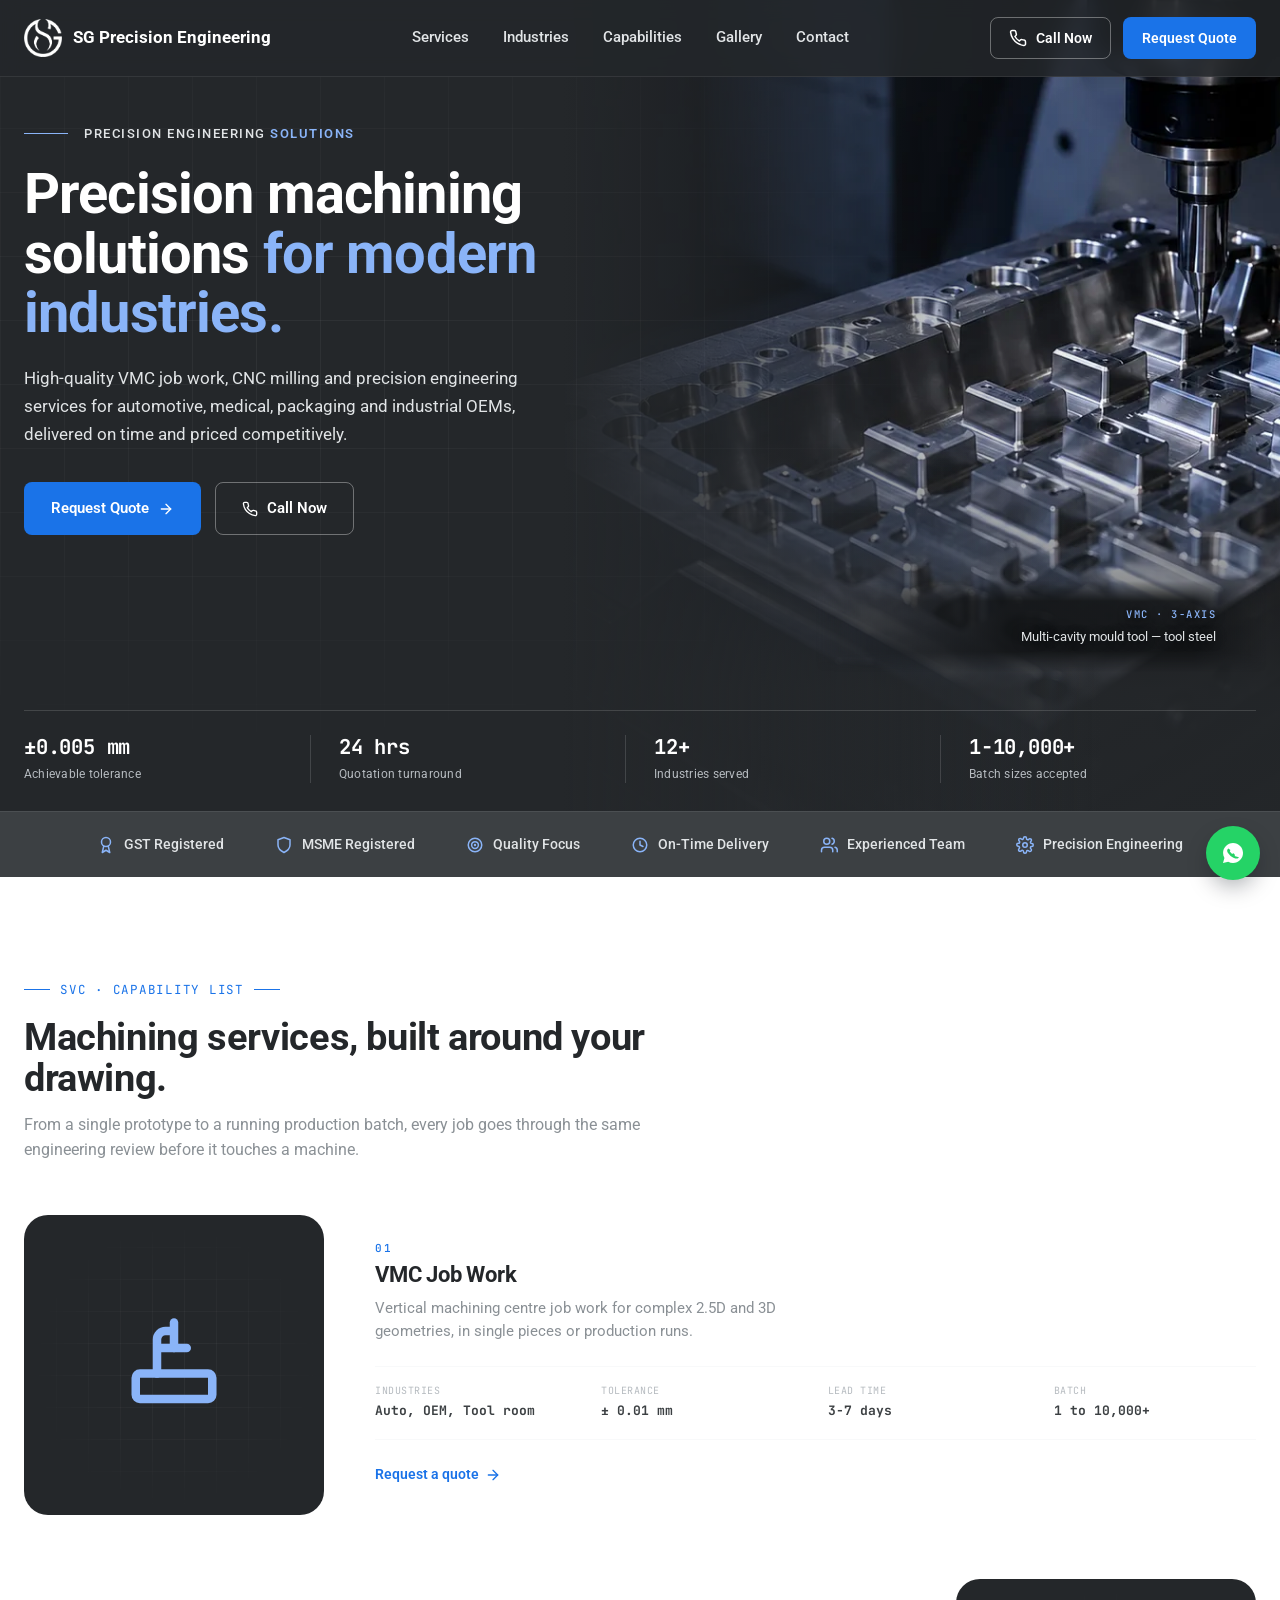
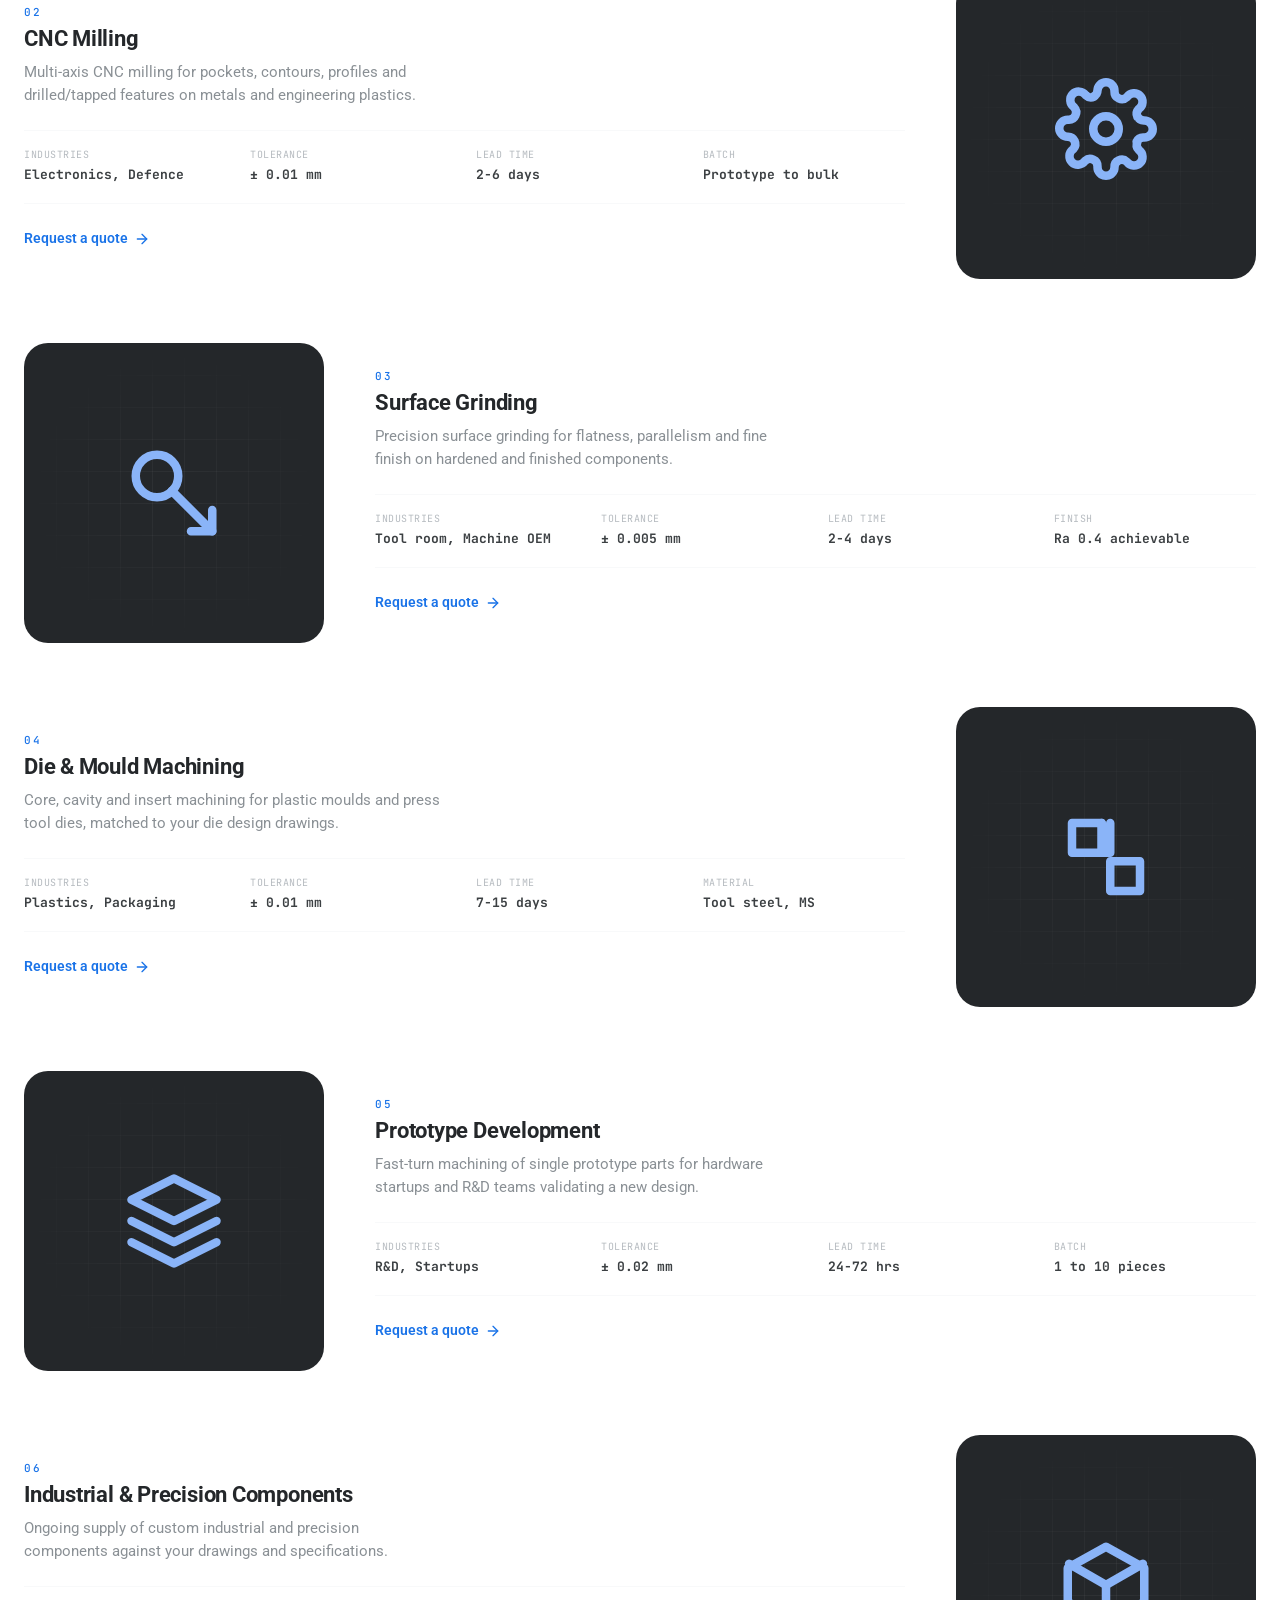
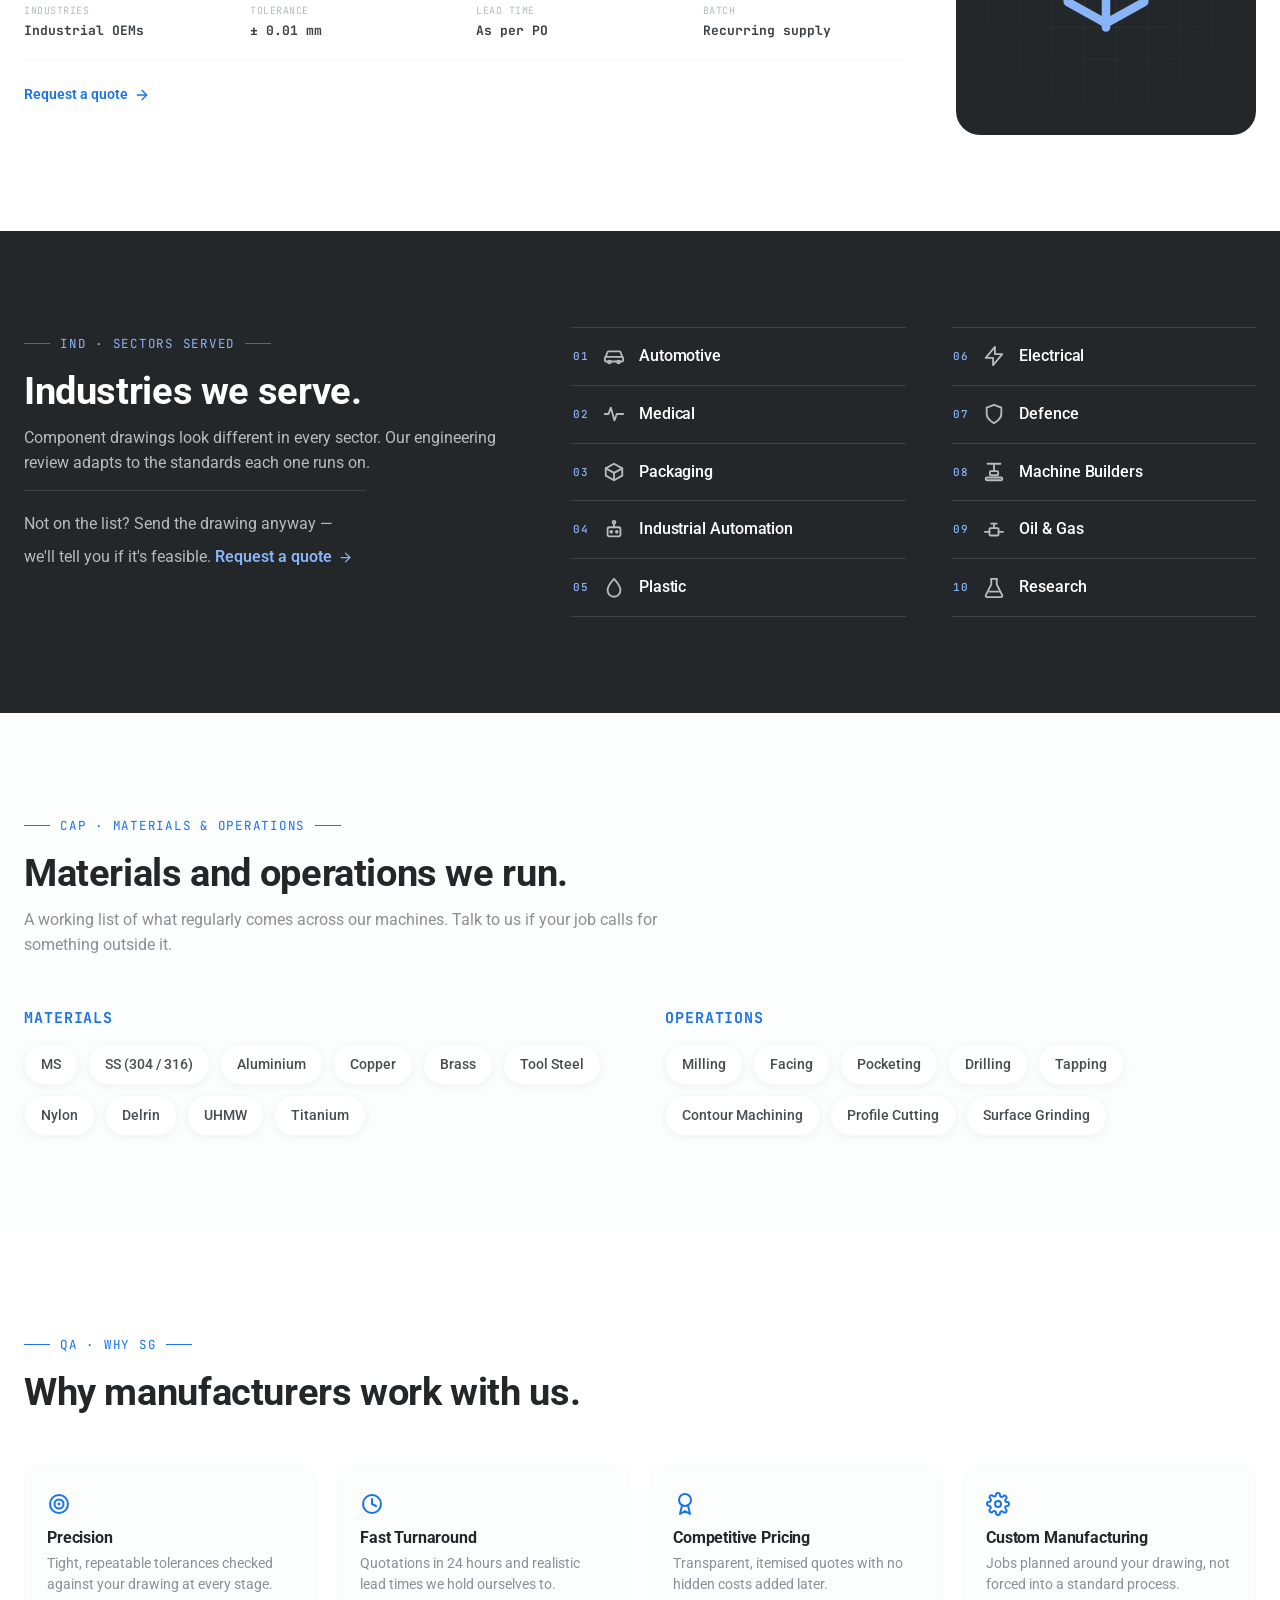
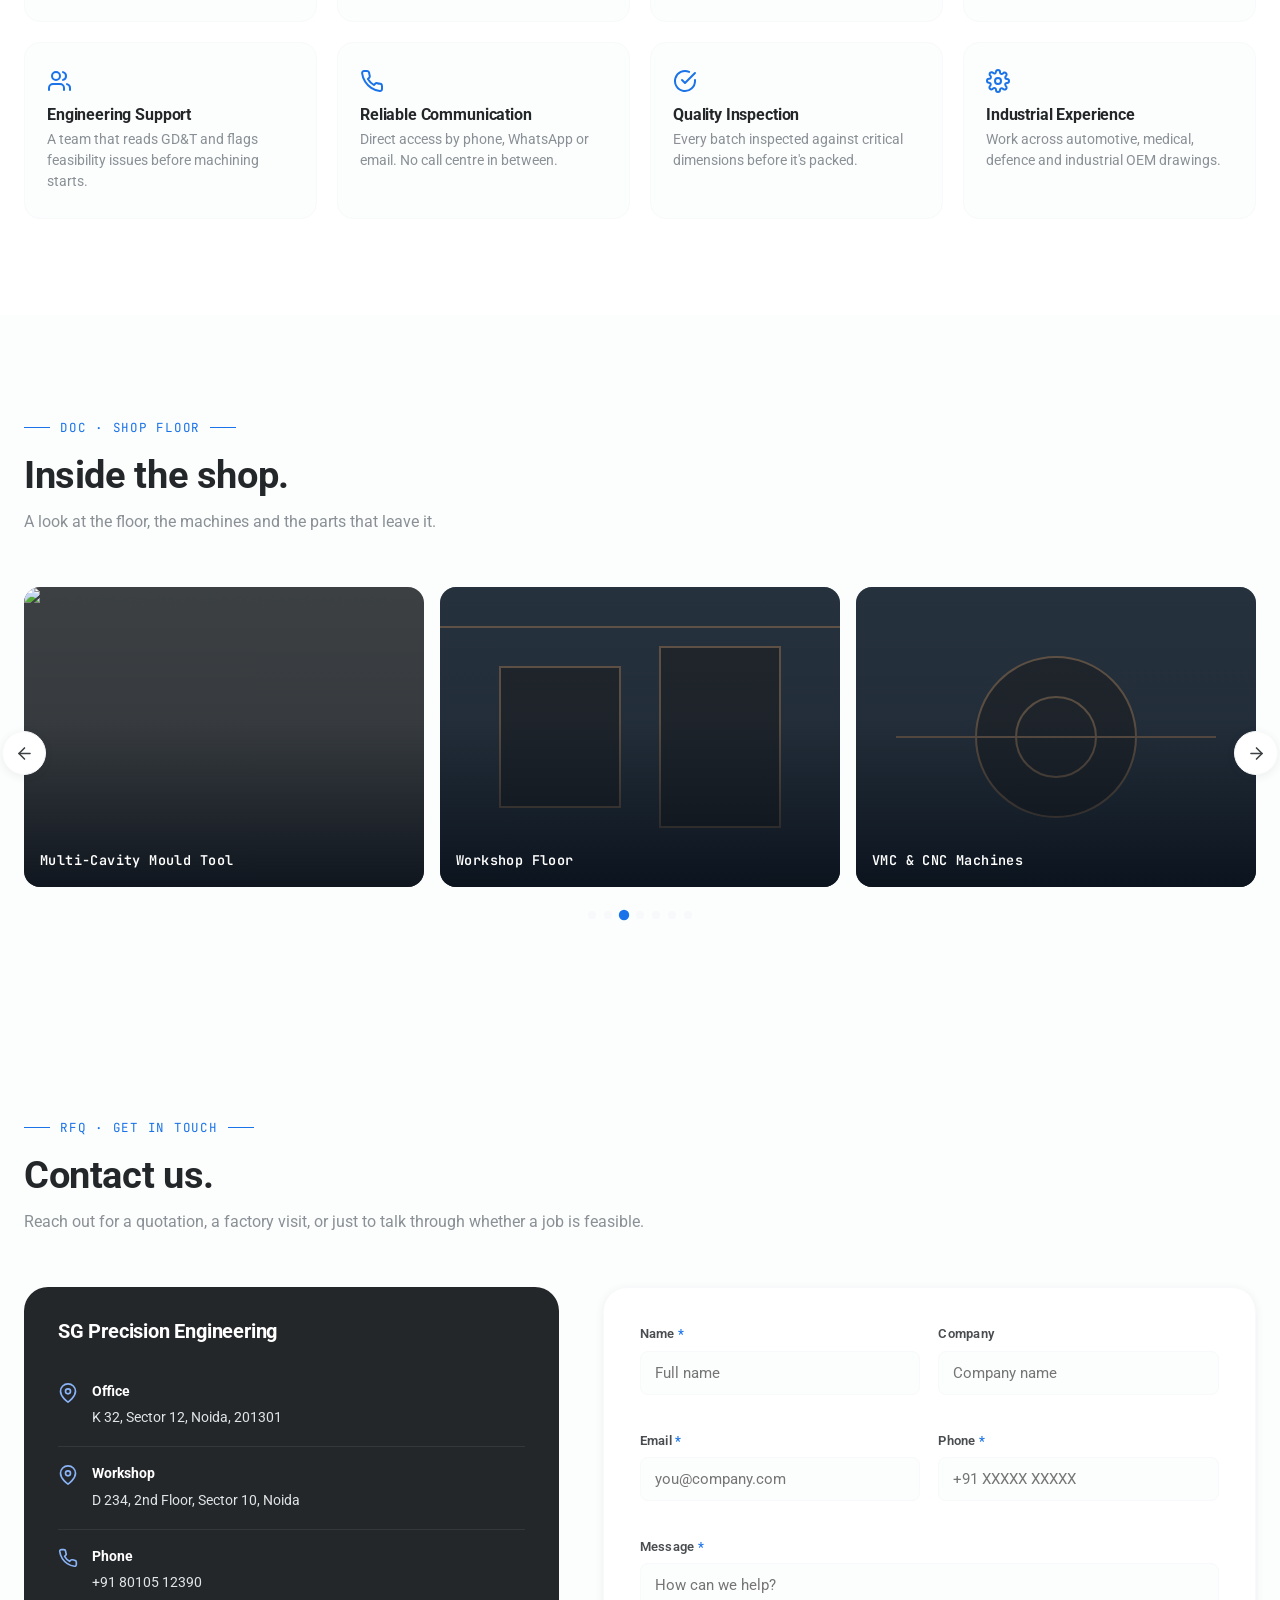
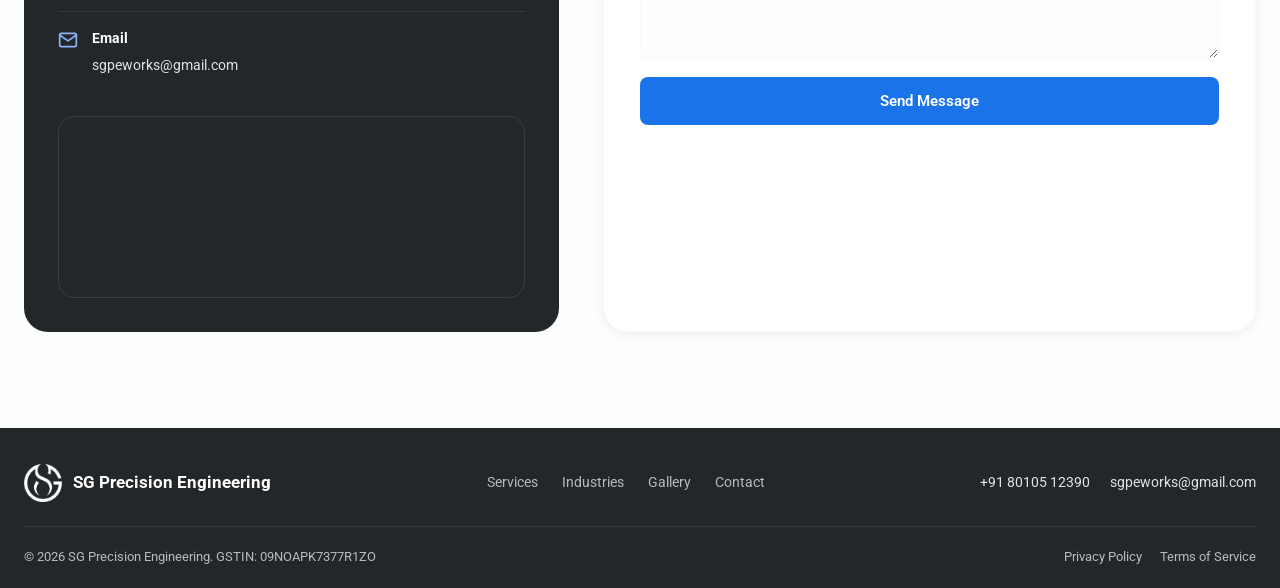
==== commit 771469ae: "refactor: remove the "Have a drawing ready" CTA banner Drops the WhatsApp/phone banner that sat betw" ====
--- a/index.html
+++ b/index.html
@@ -429,22 +429,6 @@
   </div>
 </section>
 
-<!-- ============ CTA BANNER ============ -->
-<section class="section-alt" style="padding-top:0;">
-  <div class="wrap">
-    <div class="cta-banner reveal">
-      <div>
-        <h3>Have a drawing ready right now?</h3>
-        <p>Send it over WhatsApp and we'll come back with feasibility and a rough estimate the same day.</p>
-      </div>
-      <div class="cta-actions">
-        <a href="https://wa.me/918010512390?text=Hi%20SG%20Precision%20Engineering%2C%20I%27d%20like%20to%20share%20a%20drawing%20for%20an%20estimate." target="_blank" rel="noopener" class="btn btn-primary"><svg><use href="#i-whatsapp"/></svg>Chat on WhatsApp</a>
-        <a href="tel:+918010512390" class="btn btn-outline"><svg><use href="#i-phone"/></svg>+91 80105 12390</a>
-      </div>
-    </div>
-  </div>
-</section>
-
 <!-- ============ CONTACT ============ -->
 <section id="contact" class="section-alt">
   <div class="wrap">
--- a/styles.css
+++ b/styles.css
@@ -63,7 +63,7 @@
 /* Headings default to navy-950, which is also the dark-surface background —
    these headings were rendering invisible (1:1) on every dark block. */
 .section-dark h1,.section-dark h2,.section-dark h3,.section-dark h4,
-.contact-card h3,.cta-banner h3,
+.contact-card h3,
 .site-footer h1,.site-footer h2,.site-footer h3,.site-footer h4{color:var(--white);}
 p{margin:0;}
 button{font-family:inherit;cursor:pointer;}
@@ -536,17 +536,6 @@
 .contact-grid .form-shell .form-note{margin-top:auto;padding-top:14px;}
 @media (max-width:900px){.contact-grid{grid-template-columns:1fr;}.contact-grid .contact-card,.contact-grid .form-shell{height:auto;}}
 
-/* ---------- CTA banner ---------- */
-.cta-banner{
-  background:var(--navy-900);
-  border-radius:var(--radius-lg);padding:52px 44px;color:var(--white);
-  display:flex;align-items:center;justify-content:space-between;gap:30px;flex-wrap:wrap;
-  position:relative;overflow:hidden;
-}
-.cta-banner h3{font-size:26px;max-width:20ch;position:relative;}
-.cta-banner p{color:var(--steel-300);margin-top:10px;position:relative;}
-.cta-actions{display:flex;gap:12px;flex-wrap:wrap;position:relative;}
-
 /* ---------- Footer (minimal) ---------- */
 .site-footer{background:var(--navy-950);color:var(--steel-300);padding:36px 0 22px;}
 .footer-min{display:flex;align-items:center;justify-content:space-between;flex-wrap:wrap;gap:20px;padding-bottom:24px;border-bottom:1px solid rgba(255,255,255,.08);}
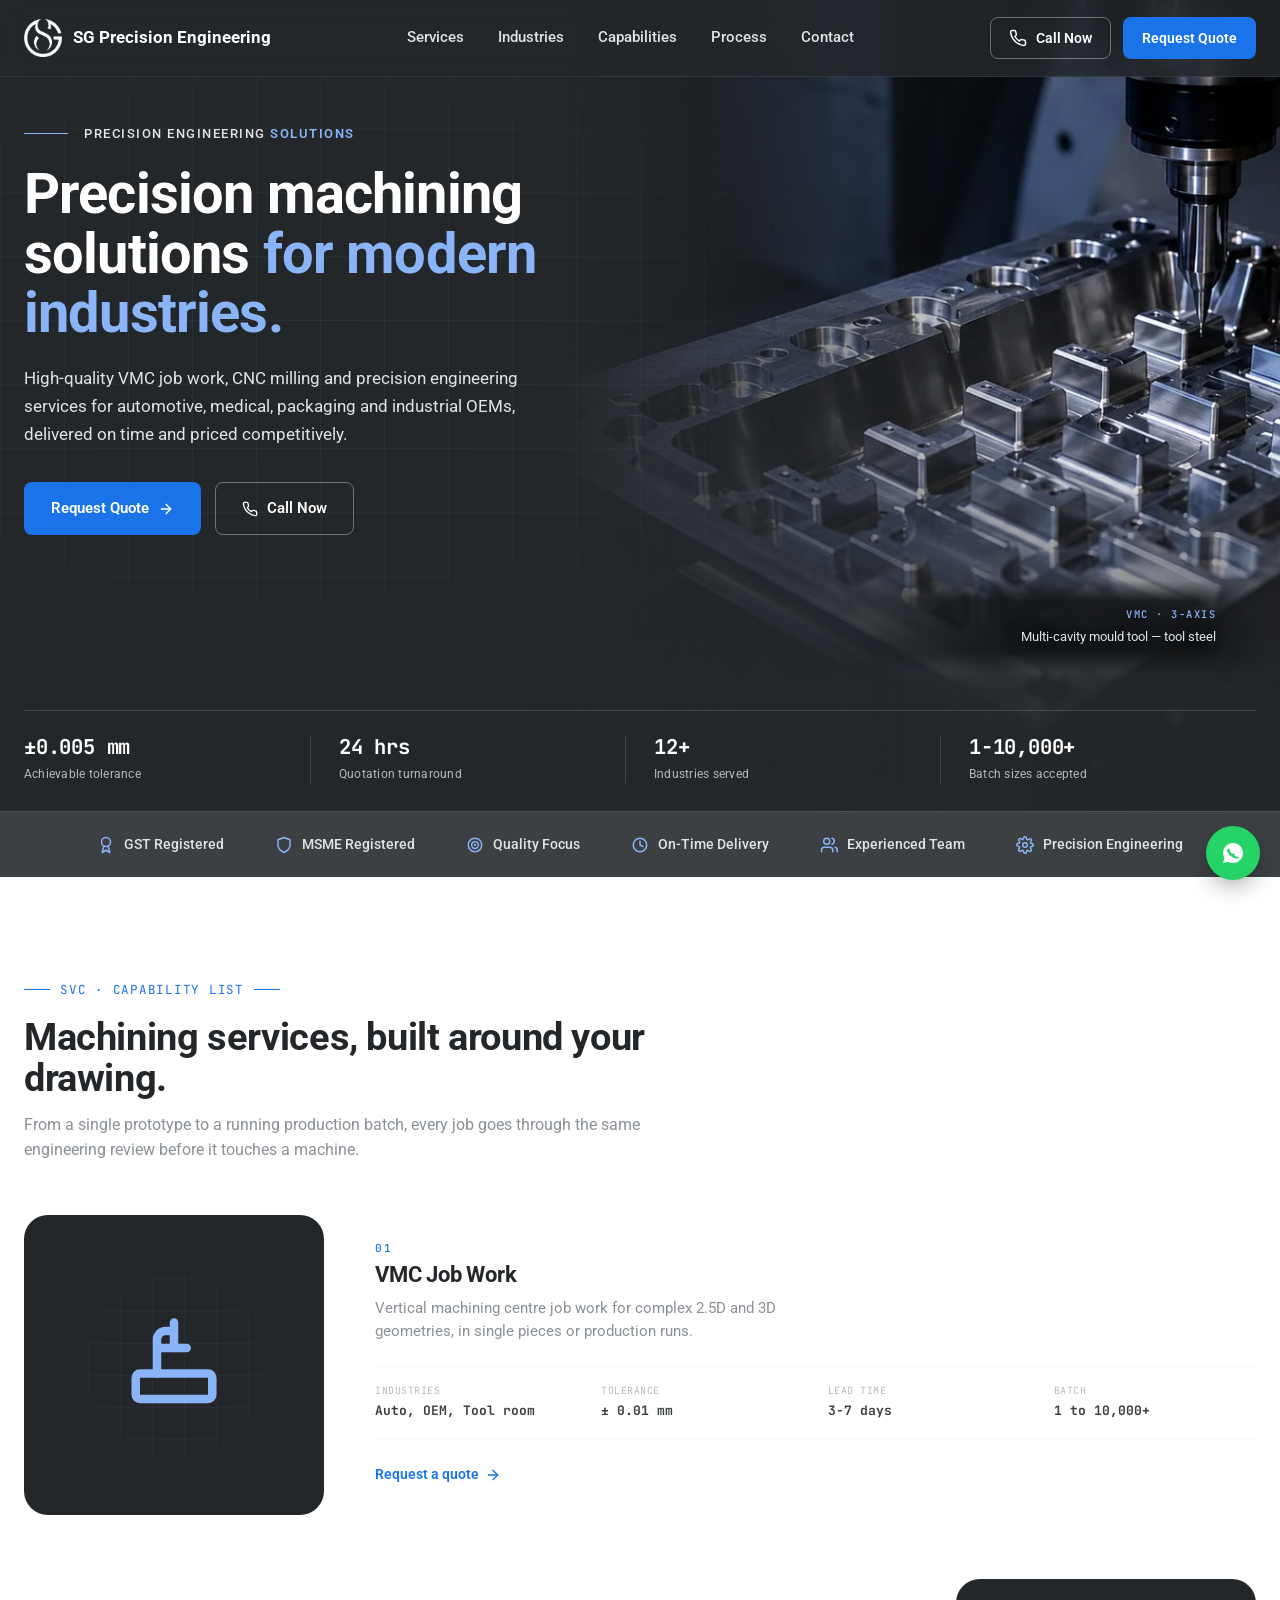
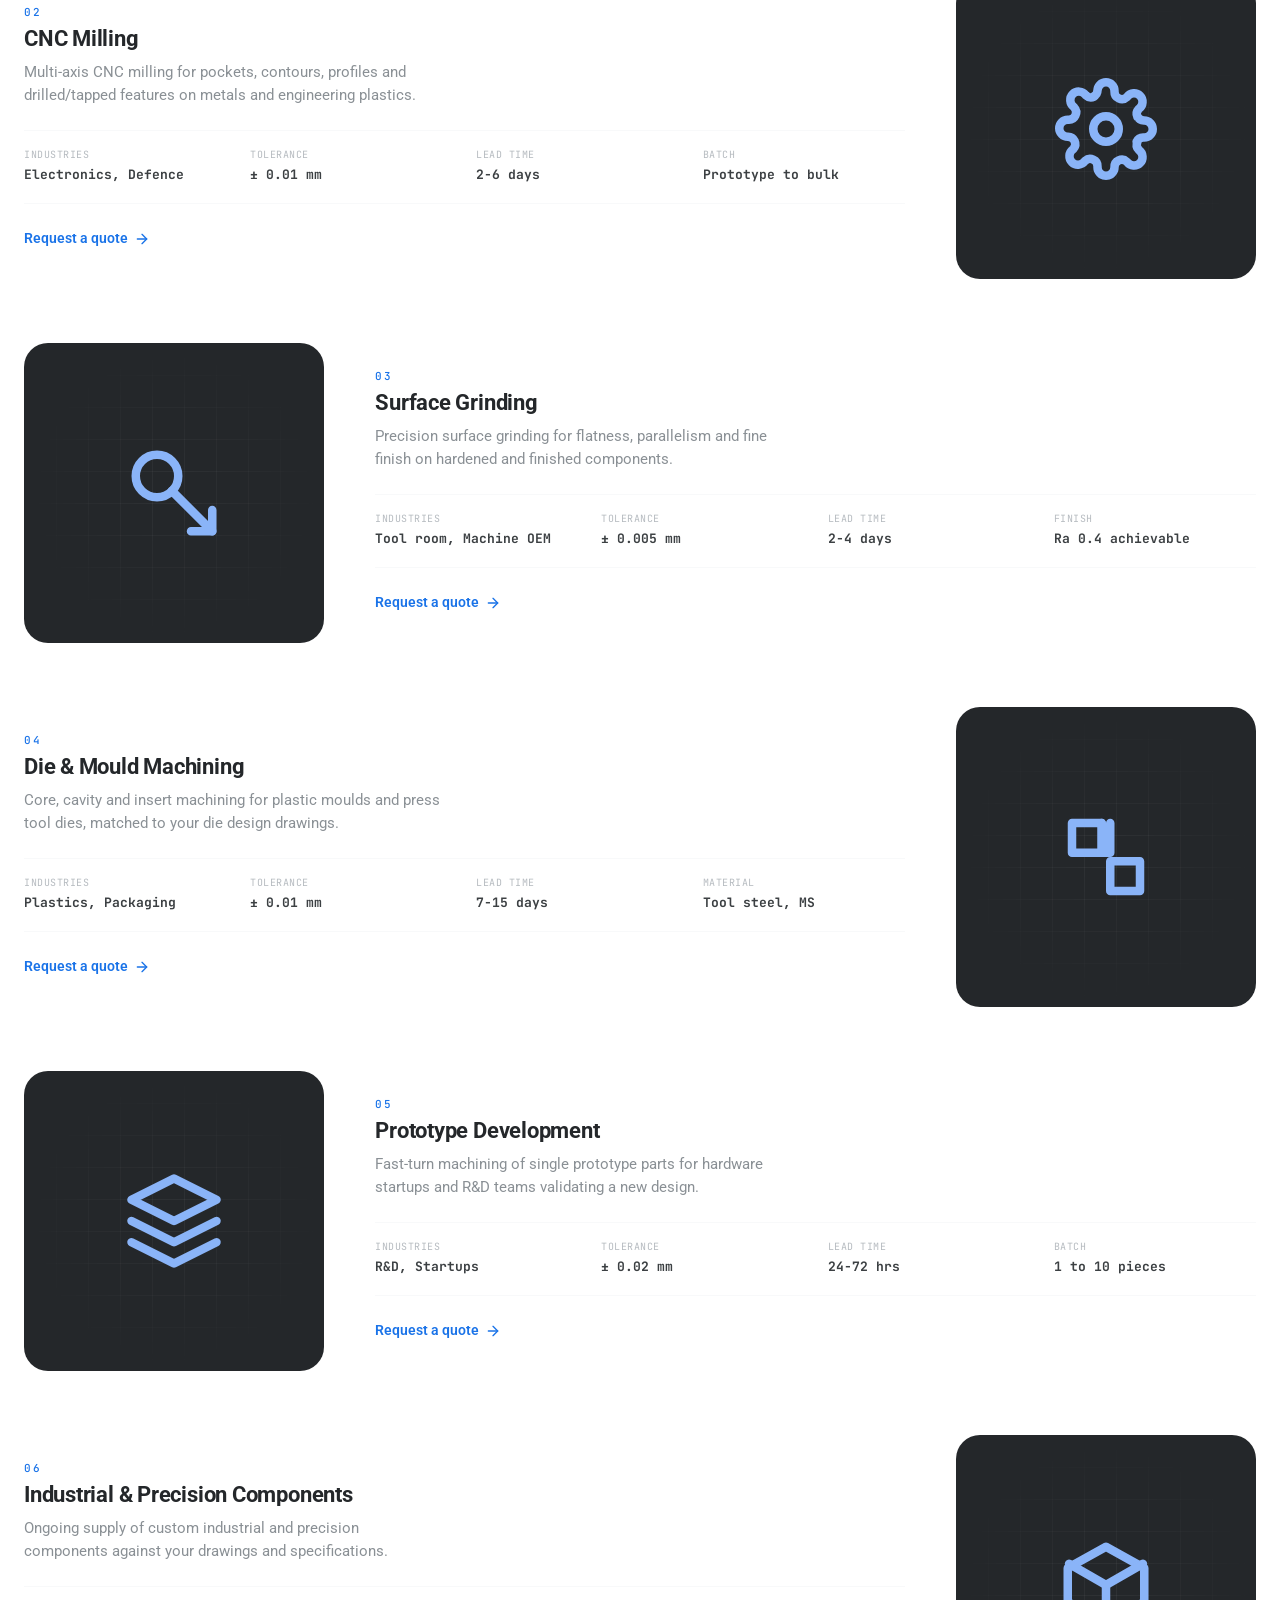
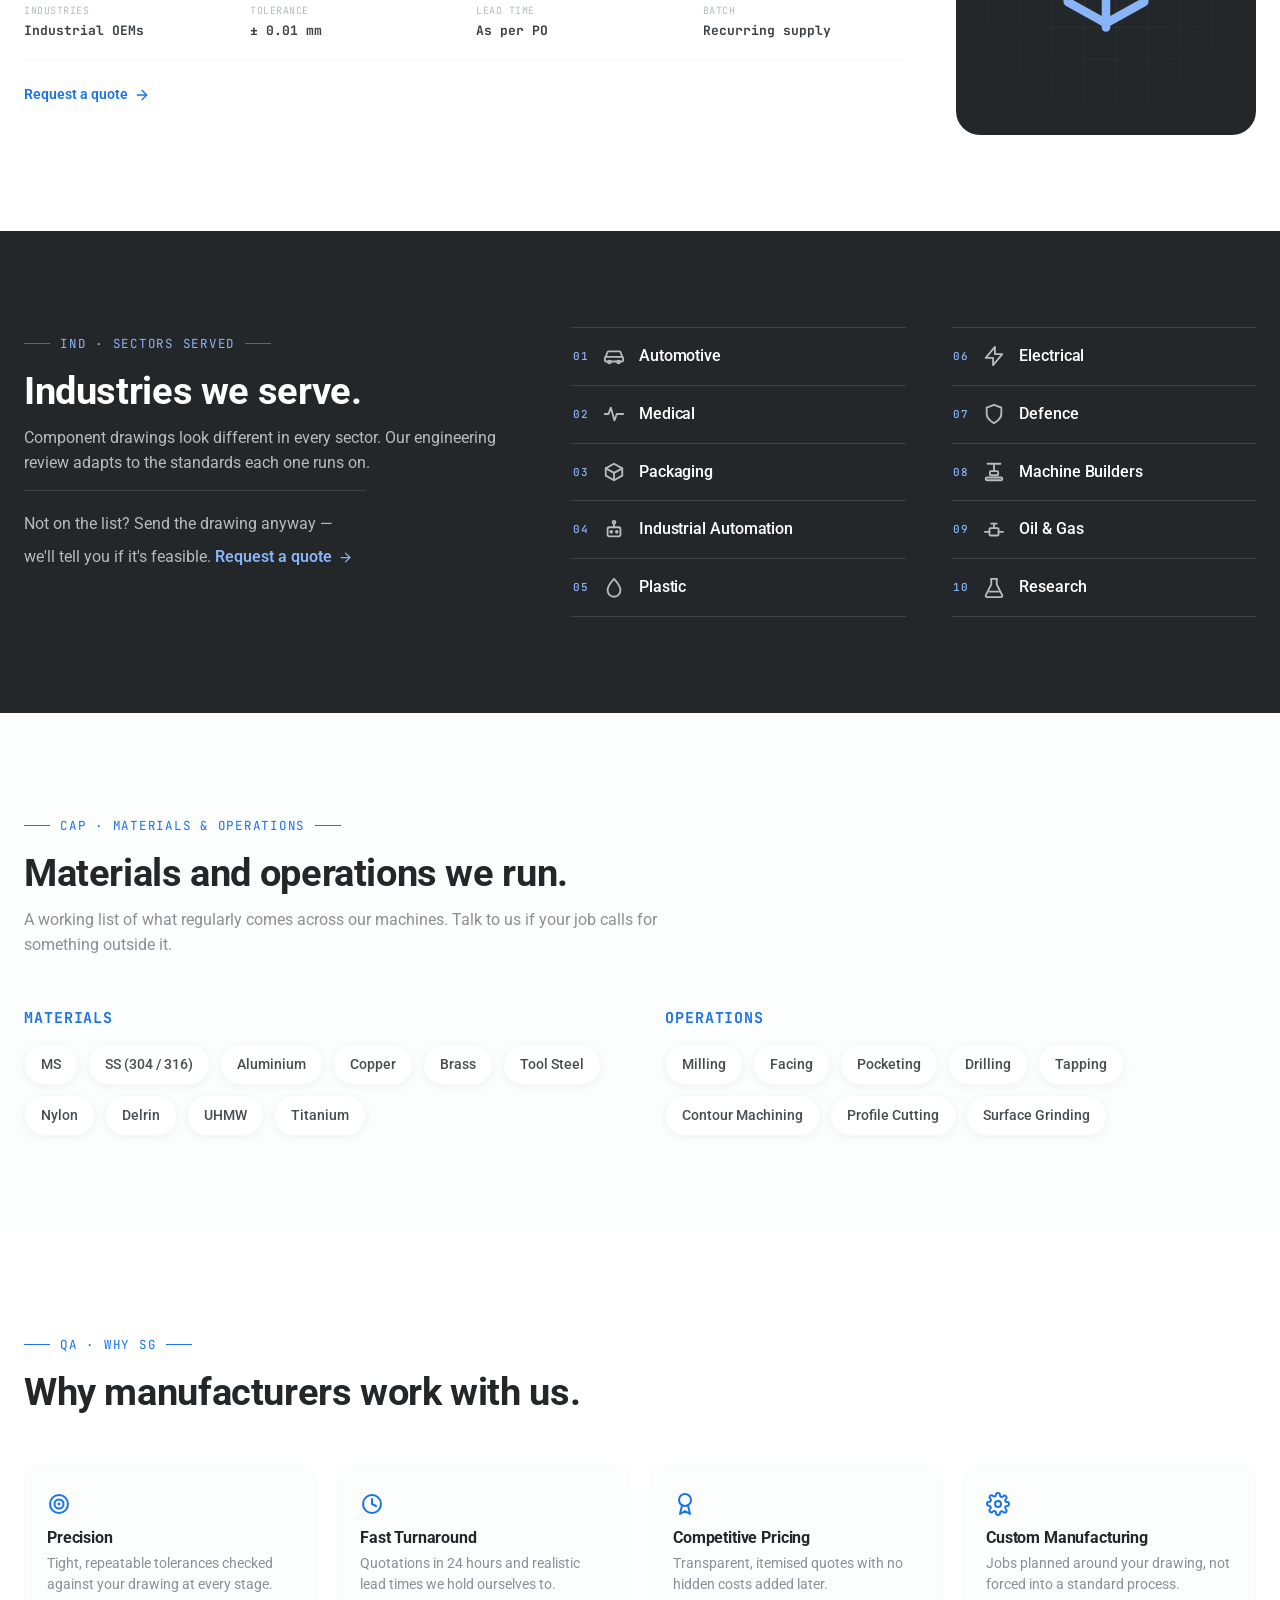
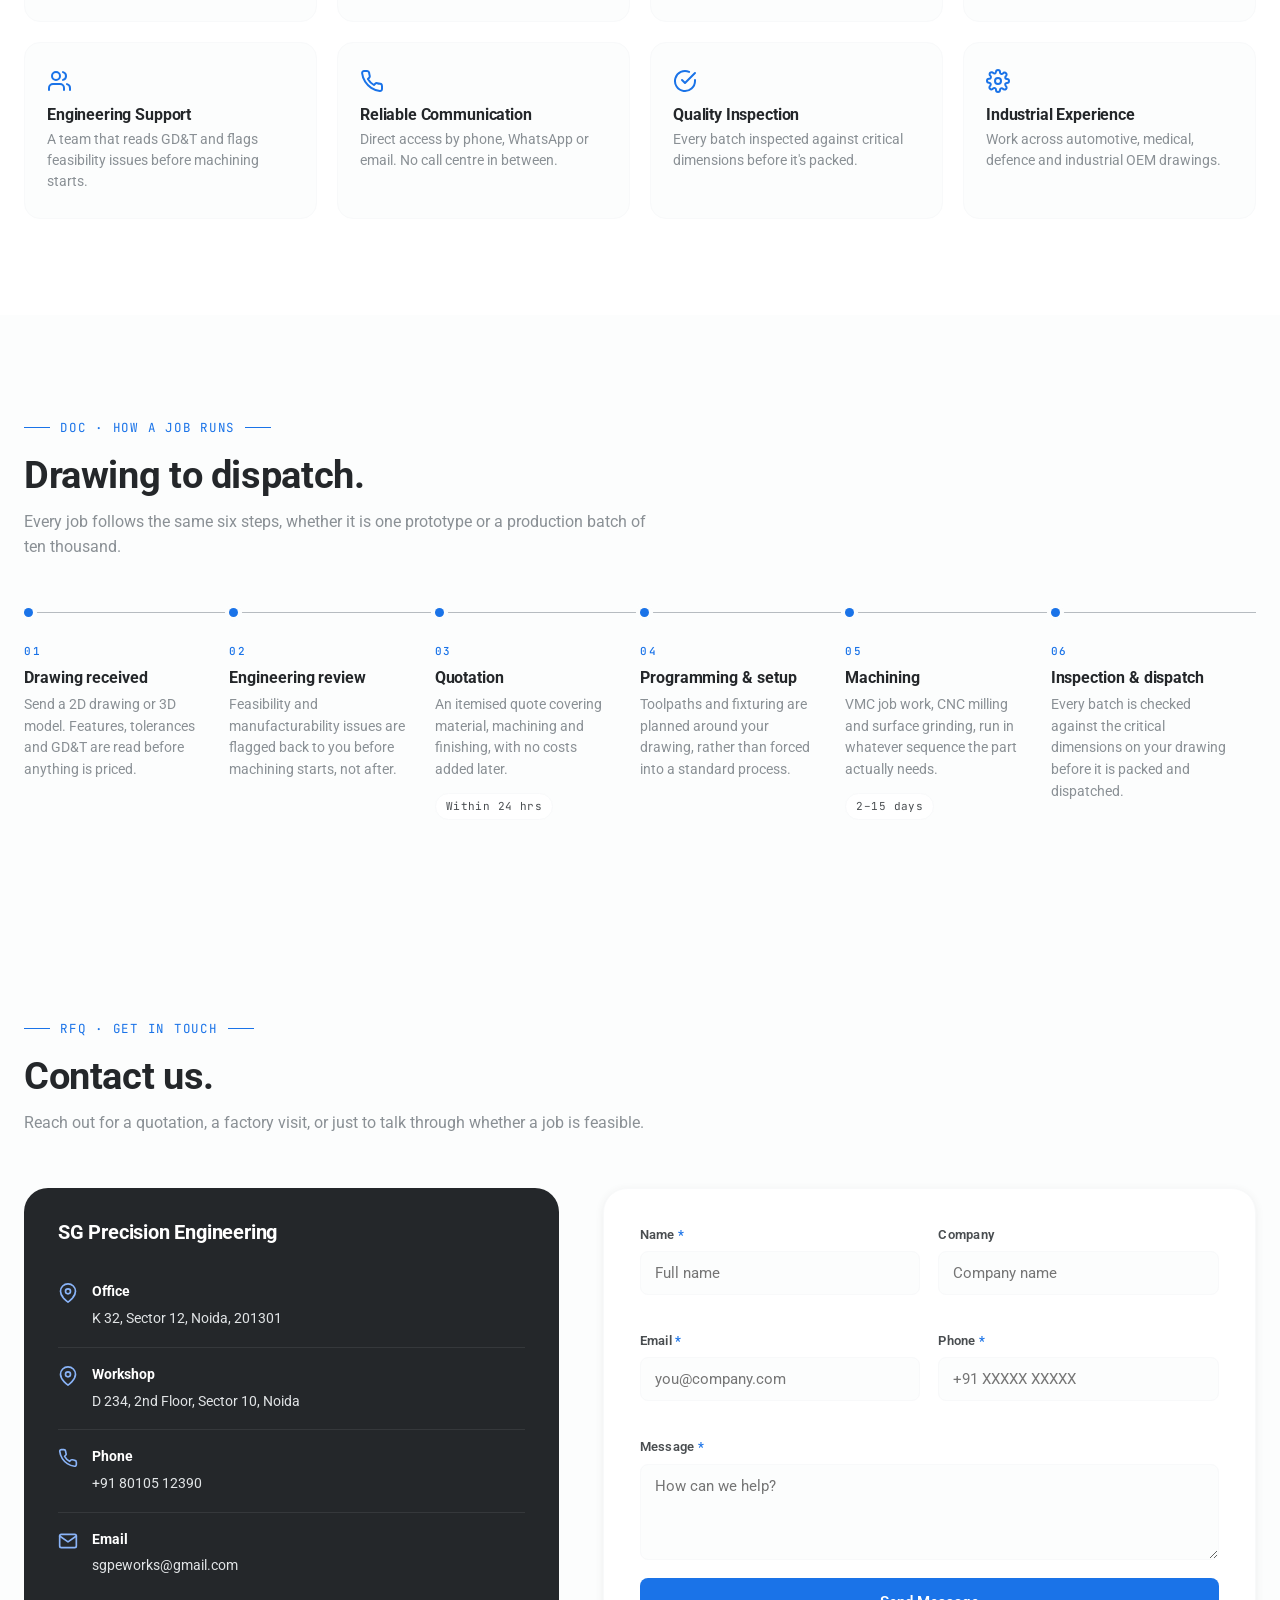
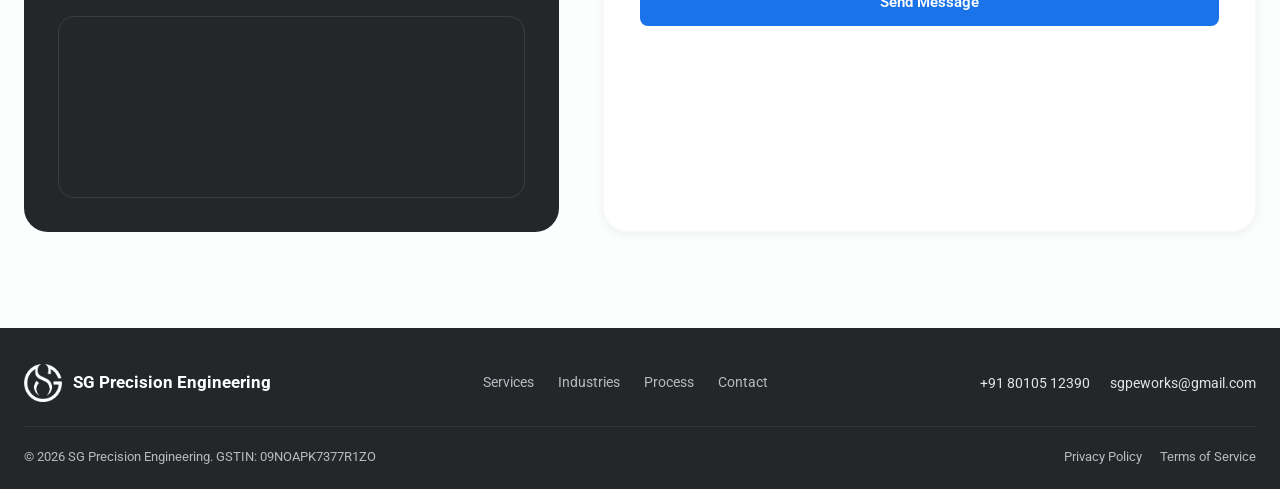
==== commit 82dbf650: "feat: replace placeholder gallery with a drawing-to-dispatch process section The "Inside the shop" g" ====
--- a/index.html
+++ b/index.html
@@ -138,7 +138,7 @@
       <a href="#services">Services</a>
       <a href="#industries">Industries</a>
       <a href="#capabilities">Capabilities</a>
-      <a href="#gallery">Gallery</a>
+      <a href="#process">Process</a>
       <a href="#contact">Contact</a>
     </nav>
     <div class="header-cta">
@@ -394,38 +394,49 @@
 </section>
 
 <!-- ============ GALLERY ============ -->
-<section id="gallery" class="section-alt">
-  <div class="wrap">
-    <!-- TODO: replace these blueprint-style plates with real shop photography (floor, machines, finished parts, packaging) -->
+<section id="process" class="section-alt">
+  <div class="wrap">
     <div class="section-head reveal">
-      <div class="callout">DOC · SHOP FLOOR</div>
-      <h2>Inside the shop.</h2>
-      <p>A look at the floor, the machines and the parts that leave it.</p>
-    </div>
-    <div class="gal-slider reveal">
-      <button type="button" class="gal-nav gal-prev" aria-label="Previous image"><svg><use href="#i-arrow"/></svg></button>
-      <div class="gal-viewport">
-        <div class="gal-track">
-          <div class="gal-item"><img src="images/gallery-mold-cavity.jpg" alt="Precision-machined multi-cavity mould tool block" loading="lazy" width="800" height="1000"><span>Multi-Cavity Mould Tool</span></div>
-          <div class="gal-item"><svg viewBox="0 0 200 150" preserveAspectRatio="xMidYMid slice"><rect width="200" height="150" fill="#0f2338"/><g stroke="#d99457" stroke-width="1" opacity="0.6"><rect x="30" y="40" width="60" height="70"/><rect x="110" y="30" width="60" height="90"/><line x1="0" y1="20" x2="200" y2="20"/></g></svg><span>Workshop Floor</span></div>
-          <div class="gal-item"><svg viewBox="0 0 200 150" preserveAspectRatio="xMidYMid slice"><rect width="200" height="150" fill="#0f2338"/><g stroke="#d99457" stroke-width="1" opacity="0.6"><circle cx="100" cy="75" r="40"/><circle cx="100" cy="75" r="20"/><line x1="20" y1="75" x2="180" y2="75"/></g></svg><span>VMC &amp; CNC Machines</span></div>
-          <div class="gal-item"><svg viewBox="0 0 200 150" preserveAspectRatio="xMidYMid slice"><rect width="200" height="150" fill="#0f2338"/><g stroke="#d99457" stroke-width="1" opacity="0.6"><polygon points="100,30 160,60 160,110 100,140 40,110 40,60"/></g></svg><span>Machined Components</span></div>
-          <div class="gal-item"><svg viewBox="0 0 200 150" preserveAspectRatio="xMidYMid slice"><rect width="200" height="150" fill="#0f2338"/><g stroke="#d99457" stroke-width="1" opacity="0.6"><rect x="45" y="45" width="110" height="60" rx="6"/><line x1="45" y1="75" x2="155" y2="75"/></g></svg><span>Finished Parts</span></div>
-          <div class="gal-item"><svg viewBox="0 0 200 150" preserveAspectRatio="xMidYMid slice"><rect width="200" height="150" fill="#0f2338"/><g stroke="#d99457" stroke-width="1" opacity="0.6"><line x1="60" y1="30" x2="60" y2="120"/><line x1="100" y1="30" x2="100" y2="120"/><line x1="140" y1="30" x2="140" y2="120"/><circle cx="60" cy="75" r="8"/><circle cx="100" cy="75" r="8"/><circle cx="140" cy="75" r="8"/></g></svg><span>Quality Inspection</span></div>
-          <div class="gal-item"><svg viewBox="0 0 200 150" preserveAspectRatio="xMidYMid slice"><rect width="200" height="150" fill="#0f2338"/><g stroke="#d99457" stroke-width="1" opacity="0.6"><rect x="40" y="50" width="120" height="50"/><line x1="40" y1="65" x2="160" y2="65"/><line x1="40" y1="80" x2="160" y2="80"/></g></svg><span>Packaging &amp; Dispatch</span></div>
-        </div>
-      </div>
-      <button type="button" class="gal-nav gal-next" aria-label="Next image"><svg><use href="#i-arrow"/></svg></button>
-      <div class="gal-dots">
-        <button type="button" class="gal-dot active" aria-label="Go to slide 1"></button>
-        <button type="button" class="gal-dot" aria-label="Go to slide 2"></button>
-        <button type="button" class="gal-dot" aria-label="Go to slide 3"></button>
-        <button type="button" class="gal-dot" aria-label="Go to slide 4"></button>
-        <button type="button" class="gal-dot" aria-label="Go to slide 5"></button>
-        <button type="button" class="gal-dot" aria-label="Go to slide 6"></button>
-        <button type="button" class="gal-dot" aria-label="Go to slide 7"></button>
-      </div>
-    </div>
+      <div class="callout">DOC · HOW A JOB RUNS</div>
+      <h2>Drawing to dispatch.</h2>
+      <p>Every job follows the same six steps, whether it is one prototype or a production batch of ten thousand.</p>
+    </div>
+
+    <ol class="flow reveal">
+      <li class="flow-step">
+        <span class="flow-step__num">01</span>
+        <h3>Drawing received</h3>
+        <p>Send a 2D drawing or 3D model. Features, tolerances and GD&amp;T are read before anything is priced.</p>
+      </li>
+      <li class="flow-step">
+        <span class="flow-step__num">02</span>
+        <h3>Engineering review</h3>
+        <p>Feasibility and manufacturability issues are flagged back to you before machining starts, not after.</p>
+      </li>
+      <li class="flow-step">
+        <span class="flow-step__num">03</span>
+        <h3>Quotation</h3>
+        <p>An itemised quote covering material, machining and finishing, with no costs added later.</p>
+        <span class="flow-step__meta">Within 24 hrs</span>
+      </li>
+      <li class="flow-step">
+        <span class="flow-step__num">04</span>
+        <h3>Programming &amp; setup</h3>
+        <p>Toolpaths and fixturing are planned around your drawing, rather than forced into a standard process.</p>
+      </li>
+      <li class="flow-step">
+        <span class="flow-step__num">05</span>
+        <h3>Machining</h3>
+        <p>VMC job work, CNC milling and surface grinding, run in whatever sequence the part actually needs.</p>
+        <span class="flow-step__meta">2–15 days</span>
+      </li>
+      <li class="flow-step">
+        <span class="flow-step__num">06</span>
+        <h3>Inspection &amp; dispatch</h3>
+        <p>Every batch is checked against the critical dimensions on your drawing before it is packed and dispatched.</p>
+      </li>
+    </ol>
+
   </div>
 </section>
 
@@ -485,7 +496,7 @@
       <nav class="footer-min-links">
         <a href="#services">Services</a>
         <a href="#industries">Industries</a>
-        <a href="#gallery">Gallery</a>
+        <a href="#process">Process</a>
         <a href="#contact">Contact</a>
       </nav>
       <div class="footer-min-contact">
--- a/styles.css
+++ b/styles.css
@@ -453,44 +453,57 @@
 @media (max-width:900px){.why-grid{grid-template-columns:1fr 1fr;}}
 @media (max-width:560px){.why-grid{grid-template-columns:1fr;}}
 
-/* ---------- Gallery slider ---------- */
-.gal-slider{position:relative;}
-.gal-viewport{overflow-x:auto;scroll-snap-type:x mandatory;scrollbar-width:none;-ms-overflow-style:none;}
-.gal-viewport::-webkit-scrollbar{display:none;}
-.gal-track{display:flex;gap:16px;}
-.gal-item{
-  position:relative;flex:0 0 calc((100% - 32px) / 3);aspect-ratio:4/3;border-radius:var(--radius-md);overflow:hidden;
-  background:var(--navy-900);
-  display:flex;align-items:flex-end;padding:16px;scroll-snap-align:start;
-}
-.gal-item img{position:absolute;inset:0;width:100%;height:100%;object-fit:cover;}
-.gal-item svg{position:absolute;inset:0;width:100%;height:100%;opacity:.5;}
-.gal-item::after{content:"";position:absolute;inset:0;background:linear-gradient(to top,rgba(6,13,23,.82),rgba(6,13,23,.1) 55%,transparent);}
-.gal-item span{position:relative;z-index:1;color:var(--white);font-size:13.5px;font-weight:600;font-family:var(--font-mono);letter-spacing:.03em;}
-
-.gal-nav{
-  position:absolute;top:50%;transform:translateY(-50%);z-index:2;
-  width:44px;height:44px;border-radius:50%;background:var(--white);border:1px solid var(--fog-100);
-  display:flex;align-items:center;justify-content:center;box-shadow:var(--shadow-card);
-  transition:background .2s,transform .2s;
-}
-.gal-nav:hover{background:var(--copper-500);transform:translateY(-50%) scale(1.06);}
-.gal-nav svg{width:19px;height:19px;color:var(--navy-900);transition:color .2s;}
-.gal-nav:hover svg{color:var(--white);}
-.gal-prev{left:-22px;}
-.gal-next{right:-22px;}
-.gal-prev svg{transform:rotate(180deg);}
-
-.gal-dots{display:flex;justify-content:center;gap:8px;margin-top:24px;}
-.gal-dot{width:8px;height:8px;padding:0;border:0;border-radius:50%;background:var(--fog-100);transition:background .2s,transform .2s;}
-.gal-dot.active{background:var(--copper-500);transform:scale(1.3);}
-
-@media (max-width:900px){
-  .gal-item{flex:0 0 calc((100% - 16px) / 2);}
-  .gal-prev{left:8px;}
-  .gal-next{right:8px;}
-}
-@media (max-width:560px){.gal-item{flex:0 0 100%;}}
+/* ---------- Process rail ("drawing to dispatch") ----------
+   Replaces the placeholder photo gallery. Six steps on a single hairline
+   rule, each hung off a node — the same drawing-sheet numbering used by
+   Services and Industries. */
+.flow{
+  display:grid;grid-template-columns:repeat(6,1fr);
+  gap:0;
+  margin:0;padding:0;list-style:none;
+}
+/* gap:0 + inner padding-right, so the borders butt together into one
+   continuous rail instead of six detached segments. */
+.flow-step{
+  position:relative;display:flex;flex-direction:column;
+  padding:30px clamp(18px,2.2vw,30px) 0 0;
+  border-top:1px solid var(--steel-300);
+}
+.flow-step::before{
+  content:"";position:absolute;top:-5px;left:0;
+  width:9px;height:9px;border-radius:50%;
+  background:var(--copper-500);
+  box-shadow:0 0 0 4px var(--fog-050);
+}
+.flow-step__num{
+  display:block;margin-bottom:9px;
+  font-family:var(--font-mono);font-size:11px;font-weight:500;
+  letter-spacing:.14em;color:var(--copper-500);
+}
+.flow-step h3{font-size:16px;margin-bottom:8px;letter-spacing:-.005em;}
+.flow-step p{font-size:13.5px;line-height:1.6;color:var(--steel-500);margin-bottom:12px;}
+/* margin-top:auto pushes the chips onto a common baseline across the row
+   instead of hanging at whatever height each paragraph ends. */
+.flow-step__meta{
+  align-self:flex-start;margin-top:auto;padding:4px 10px;
+  border:1px solid var(--fog-100);border-radius:999px;background:var(--white);
+  font-family:var(--font-mono);font-size:11px;color:var(--navy-800);
+  letter-spacing:.04em;
+}
+
+@media (max-width:1024px){
+  .flow{grid-template-columns:repeat(3,1fr);row-gap:38px;}
+}
+@media (max-width:680px){
+  .flow{grid-template-columns:1fr 1fr;row-gap:32px;}
+}
+@media (max-width:460px){
+  /* Single column reads as a vertical rail rather than a bar. */
+  .flow{grid-template-columns:1fr;row-gap:0;}
+  .flow-step{border-top:0;border-left:1px solid var(--steel-300);padding:0 0 30px 22px;}
+  .flow-step:last-child{padding-bottom:0;border-left-color:transparent;}
+  .flow-step::before{top:4px;left:-5px;}
+}
 
 /* ---------- Forms ---------- */
 .form-shell{background:var(--white);border:1px solid var(--fog-100);border-radius:var(--radius-lg);padding:36px;box-shadow:var(--shadow-card);}
